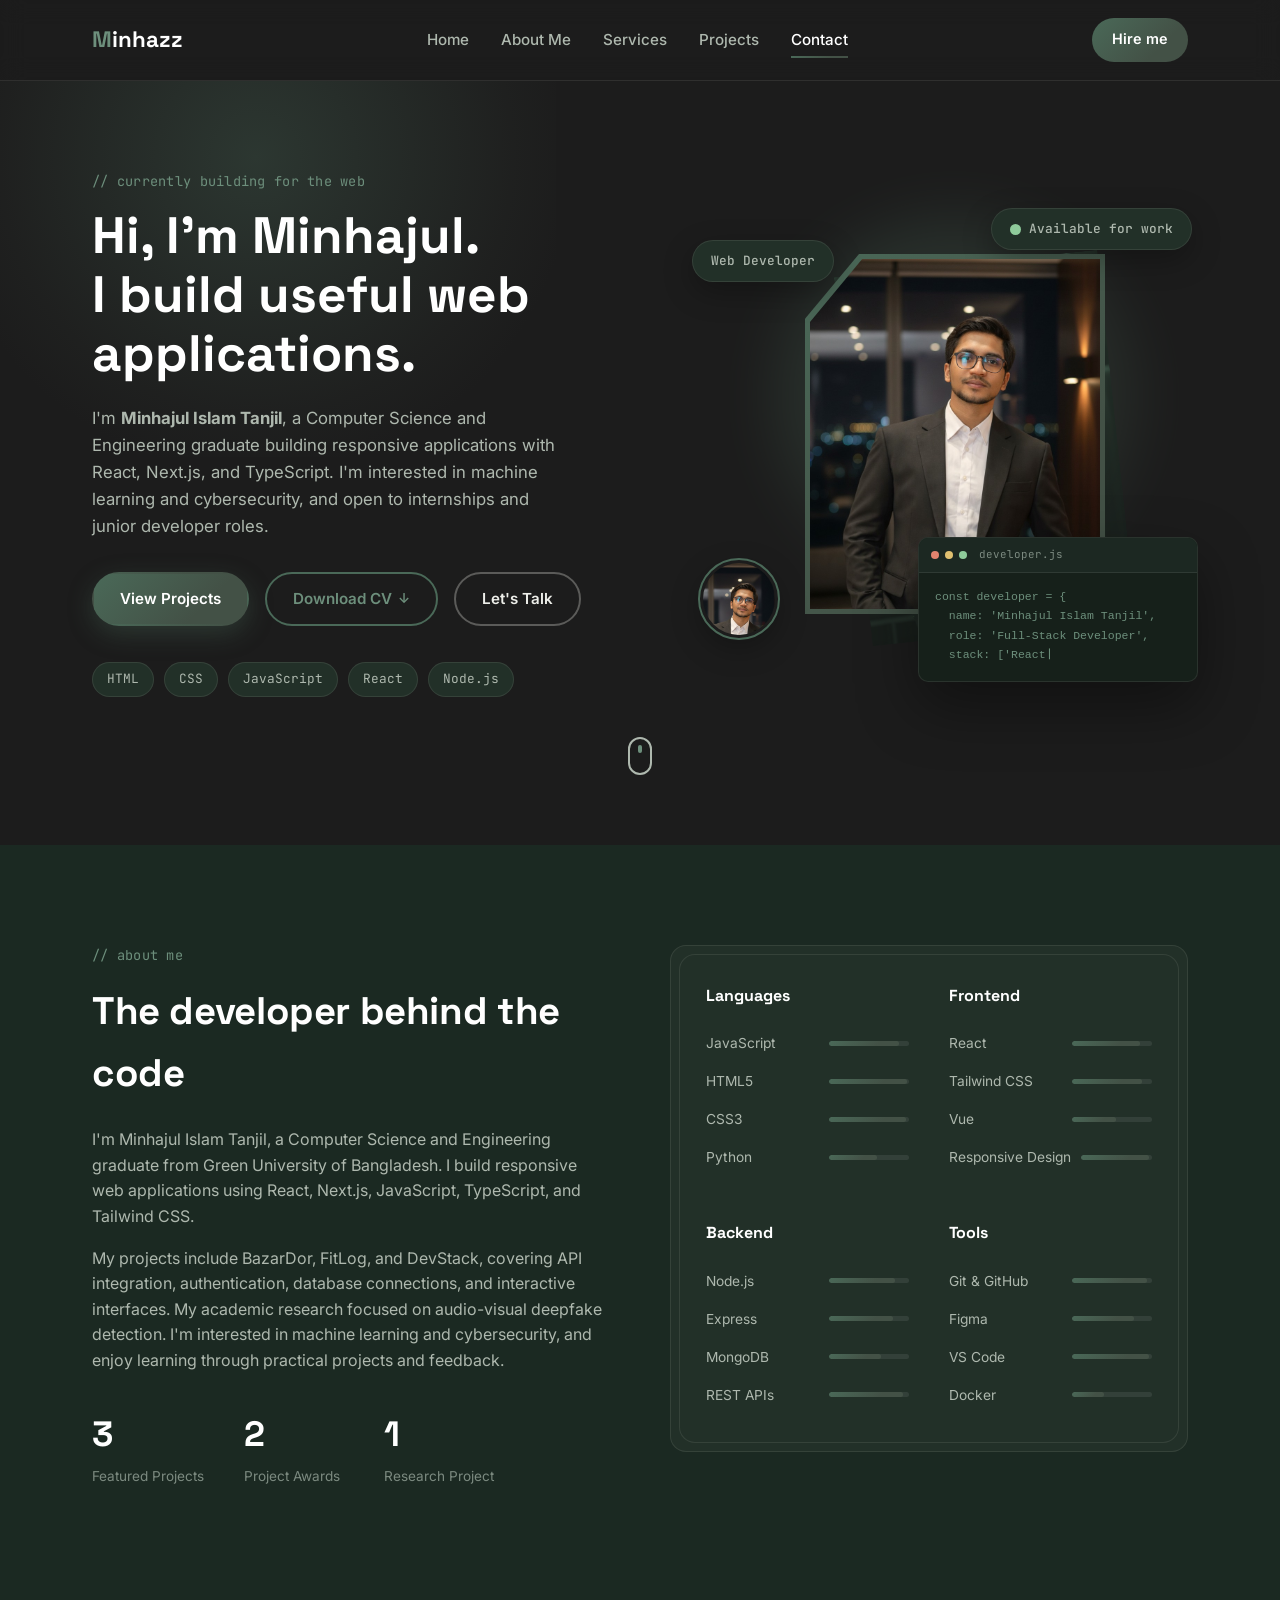
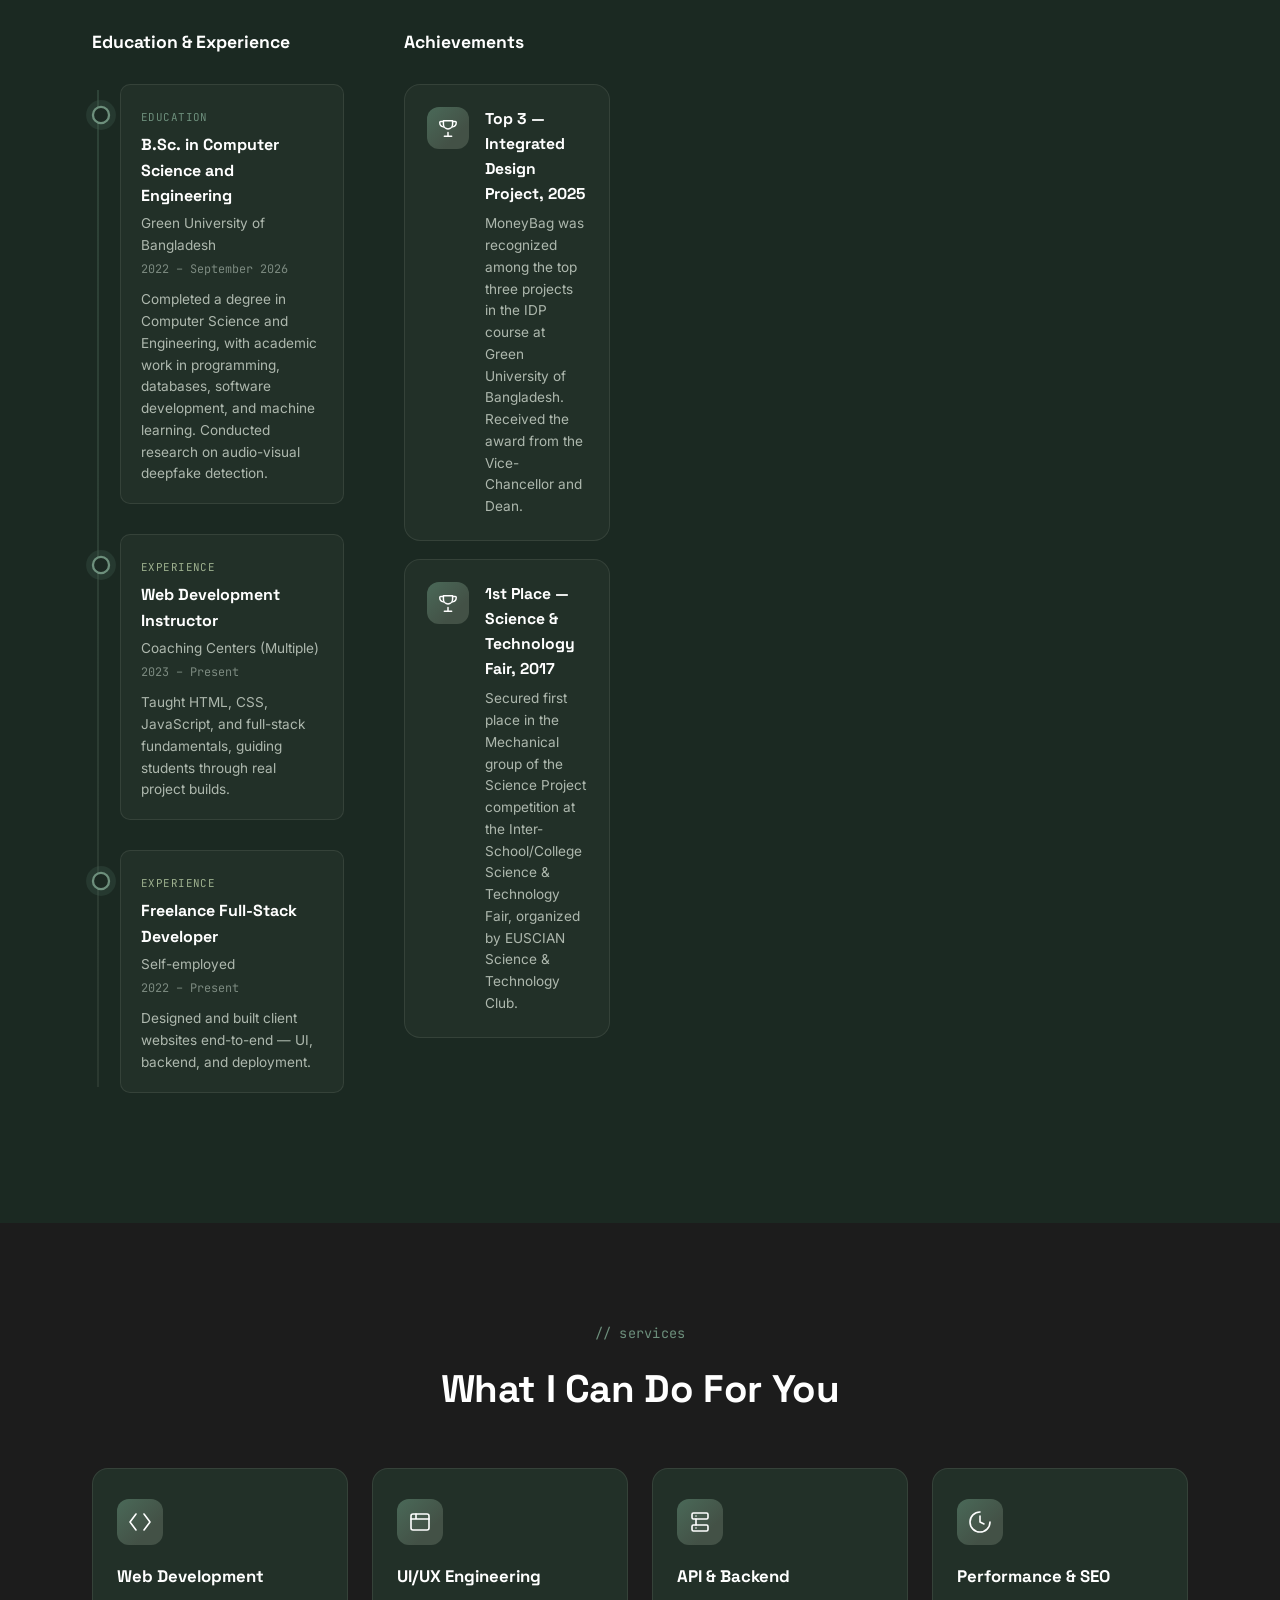
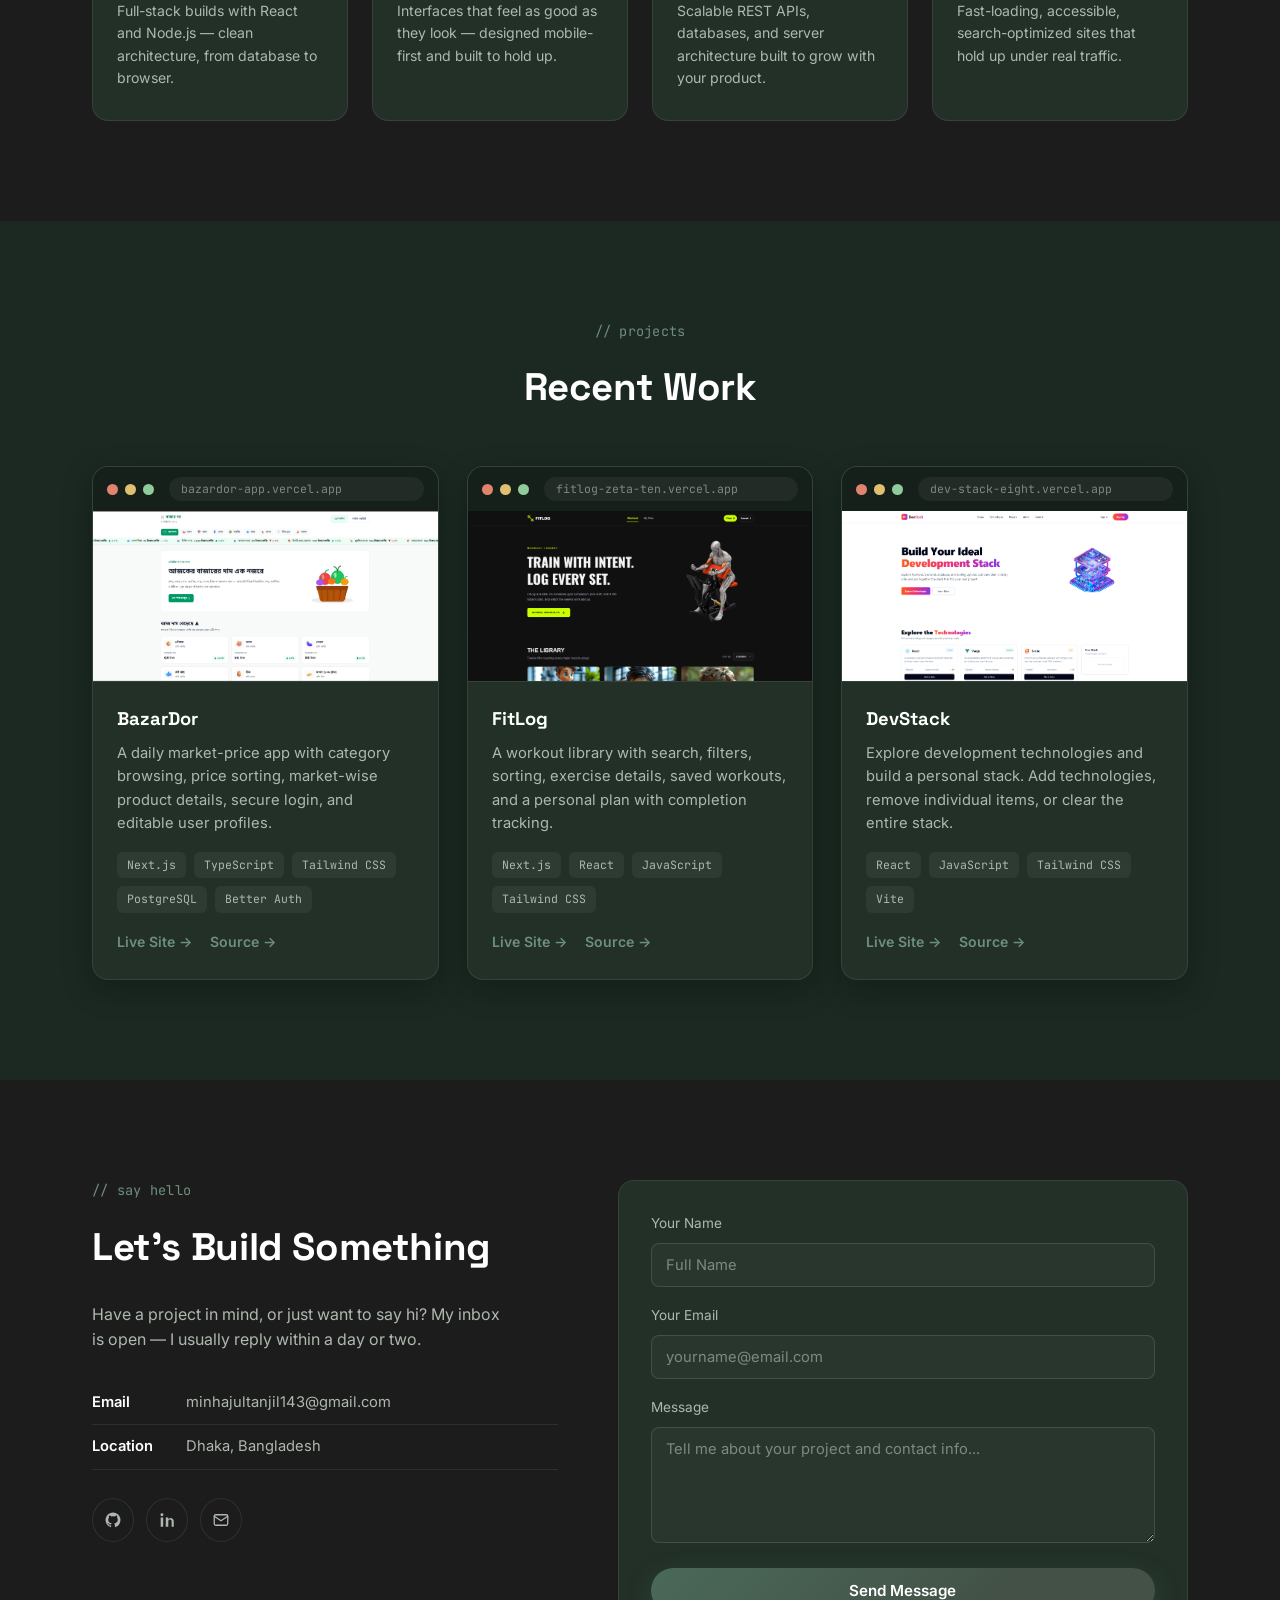
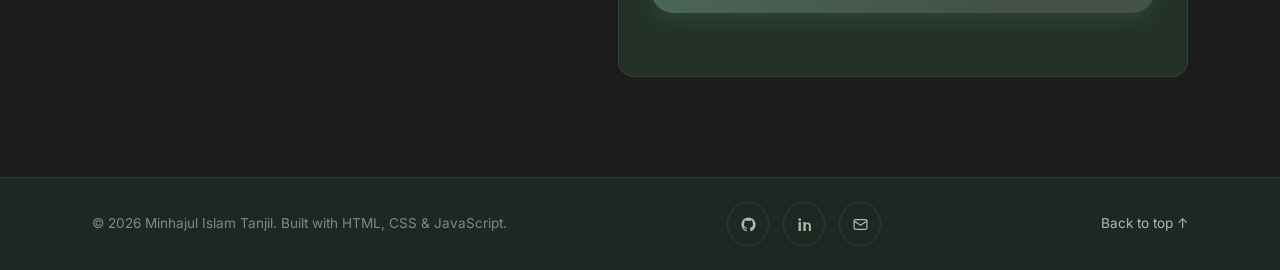
==== index.html @ 01359e08 "Improve mobile and tablet layouts and navigation" ====
<!DOCTYPE html>
<html lang="en">
<head>
<meta charset="UTF-8">
<meta name="viewport" content="width=device-width, initial-scale=1.0">
<title>Minhajul Islam Tanjil | Full Stack Developer</title>
<meta
  name="description"
  content="Minhajul Islam Tanjil — CSE graduate building responsive web applications with React, Next.js, and TypeScript. Explore my projects, skills, and achievements."
/>
<link rel="preconnect" href="https://fonts.googleapis.com">
<link rel="preconnect" href="https://fonts.gstatic.com" crossorigin>
<link href="https://fonts.googleapis.com/css2?family=Space+Grotesk:wght@400;500;600;700&family=Inter:wght@400;500;600;700&family=JetBrains+Mono:wght@400;500;600&display=swap" rel="stylesheet">
<link rel="stylesheet" href="style.css">
</head>
<body>

<!-- SCROLL PROGRESS -->
<div class="scroll-progress" id="scrollProgress"></div>

<!-- NAVBAR -->
<header class="navbar" id="navbar">
  <div class="nav-inner">
    <a href="#top" class="logo">
      <span class="logo-m">M</span><span class="logo-rest">inhazz</span>
    </a>

    <nav class="nav-links" id="navLinks">
      <a href="#top" class="nav-link active" data-section="top">Home</a>
      <a href="#about" class="nav-link" data-section="about">About Me</a>
      <a href="#services" class="nav-link" data-section="services">Services</a>
      <a href="#projects" class="nav-link" data-section="projects">Projects</a>
      <a href="#contact" class="nav-link" data-section="contact">Contact</a>
    </nav>

    <div class="nav-actions">
      <a href="#contact" class="btn-hire">Hire me</a>
      <button type="button" class="nav-toggle" id="navToggle" aria-label="Toggle menu" aria-controls="navLinks" aria-expanded="false">
        <span></span><span></span><span></span>
      </button>
    </div>
  </div>
</header>

<main id="top">

  <!-- HERO -->
  <section class="hero">
    <div class="hero-glow" id="heroGlow"></div>
    <div class="hero-inner">
      <div class="hero-text reveal">
        <p class="eyebrow">// currently building for the web</p>
        <h1>Hi, I'm Minhajul.<br>I build useful web applications.</h1>
        <p class="hero-sub">
  I'm <strong>Minhajul Islam Tanjil</strong>, a Computer Science and
  Engineering graduate building responsive applications with React,
  Next.js, and TypeScript. I'm interested in machine learning and
  cybersecurity, and open to internships and junior developer roles.
</p>
        <div class="hero-cta">
          <a href="#projects" class="btn btn-primary magnetic">View Projects</a>
          <a href="assets/Minhajul-Islam-Tanjil-WebDev-CV.pdf" download="Minhajul-Islam-Tanjil-WebDev-CV.pdf" class="btn btn-secondary magnetic" id="downloadCv">Download CV <span class="download-icon">↓</span></a>
          <a href="#contact" class="btn btn-outline magnetic">Let's Talk</a>
        </div>
        <ul class="tech-row">
          <li>HTML</li><li>CSS</li><li>JavaScript</li><li>React</li><li>Node.js</li>
        </ul>
      </div>

      <div class="hero-visual reveal">
        <div class="blob"></div>

        <!-- Duotone echo layer: a stylized ghost of the same photo, offset behind the main cutout -->
        <img src="profile-duotone.png" alt="" class="photo-ghost" aria-hidden="true">

        <!-- Main photo, angular clipped cutout with a gradient border and mouse-tilt -->
        <div class="photo-clip-outer" id="photoTilt">
          <img src="profile.png" alt="Photo of Minhazz" class="photo-img">
        </div>

        <!-- Small circular bust chip, layered accent -->
        <img src="profile-bust.png" alt="" class="photo-chip" aria-hidden="true">

        <div class="floating-badge badge-top">
          <span class="dot dot-green"></span> Available for work
        </div>
        <div class="floating-badge badge-left">
          Web Developer
        </div>

        <!-- Signature element: animated code terminal -->
        <div class="terminal" aria-hidden="true">
          <div class="terminal-bar">
            <span class="dot dot-red"></span><span class="dot dot-yellow"></span><span class="dot dot-green"></span>
            <span class="terminal-title">developer.js</span>
          </div>
          <pre class="terminal-body"><code id="typewriter"></code><span class="cursor">|</span></pre>
        </div>
      </div>
    </div>

    <a href="#about" class="scroll-cue" aria-label="Scroll to About section">
      <span class="scroll-cue-mouse"><span class="scroll-cue-dot"></span></span>
    </a>
  </section>

  <!-- ABOUT -->
  <section class="about" id="about">
    <div class="section-inner">
      <div class="about-grid">

        <div class="about-copy reveal">
          <p class="eyebrow">// about me</p>
          <h2 class="section-title">The developer behind the code</h2>
          <p class="about-text">
  I'm Minhajul Islam Tanjil, a Computer Science and Engineering
  graduate from Green University of Bangladesh. I build responsive
  web applications using React, Next.js, JavaScript, TypeScript,
  and Tailwind CSS.
</p>

<p class="about-text">
  My projects include BazarDor, FitLog, and DevStack, covering
  API integration, authentication, database connections, and
  interactive interfaces. My academic research focused on
  audio-visual deepfake detection. I'm interested in machine
  learning and cybersecurity, and enjoy learning through
  practical projects and feedback.
</p>

          <div class="stats-row">
  <div class="stat">
    <span class="stat-number" data-count="3">3</span>
    <p class="stat-label">Featured Projects</p>
  </div>

  <div class="stat">
    <span class="stat-number" data-count="2">2</span>
    <p class="stat-label">Project Awards</p>
  </div>

  <div class="stat">
    <span class="stat-number" data-count="1">1</span>
    <p class="stat-label">Research Project</p>
  </div>
</div>

                </div>

        <div class="skills-panel reveal">
        <div class="skills-panel reveal">
          <div class="skills-grid">
            <div class="skill-group">
              <h3>Languages</h3>
              <ul class="skill-list">
                <li><span>JavaScript</span><span class="bar"><i style="--v:88%"></i></span></li>
                <li><span>HTML5</span><span class="bar"><i style="--v:98%"></i></span></li>
                <li><span>CSS3</span><span class="bar"><i style="--v:96%"></i></span></li>
                <li><span>Python</span><span class="bar"><i style="--v:60%"></i></span></li>
              </ul>
            </div>
            <div class="skill-group">
              <h3>Frontend</h3>
              <ul class="skill-list">
                <li><span>React</span><span class="bar"><i style="--v:85%"></i></span></li>
                <li><span>Tailwind CSS</span><span class="bar"><i style="--v:88%"></i></span></li>
                <li><span>Vue</span><span class="bar"><i style="--v:55%"></i></span></li>
                <li><span>Responsive Design</span><span class="bar"><i style="--v:96%"></i></span></li>
              </ul>
            </div>
            <div class="skill-group">
              <h3>Backend</h3>
              <ul class="skill-list">
                <li><span>Node.js</span><span class="bar"><i style="--v:82%"></i></span></li>
                <li><span>Express</span><span class="bar"><i style="--v:80%"></i></span></li>
                <li><span>MongoDB</span><span class="bar"><i style="--v:65%"></i></span></li>
                <li><span>REST APIs</span><span class="bar"><i style="--v:92%"></i></span></li>
              </ul>
            </div>
            <div class="skill-group">
              <h3>Tools</h3>
              <ul class="skill-list">
                <li><span>Git &amp; GitHub</span><span class="bar"><i style="--v:94%"></i></span></li>
                <li><span>Figma</span><span class="bar"><i style="--v:78%"></i></span></li>
                <li><span>VS Code</span><span class="bar"><i style="--v:96%"></i></span></li>
                <li><span>Docker</span><span class="bar"><i style="--v:40%"></i></span></li>
              </ul>
            </div>
          </div>
        </div>

      </div>

      <div class="journey-grid reveal">
        <div class="timeline-col">
          <h3 class="journey-heading">Education &amp; Experience</h3>
          <div class="timeline" id="timelineTrack"><!-- rendered from EDUCATION + EXPERIENCE in script.js --></div>
        </div>
        <div class="achievements-col">
          <h3 class="journey-heading">Achievements</h3>
          <div class="achievements-grid" id="achievementsGrid"><!-- rendered from ACHIEVEMENTS in script.js --></div>
        </div>
      </div>
    </div>
  </section>

  <!-- SERVICES -->
  <section class="services" id="services">
    <div class="section-inner">
      <p class="eyebrow center">// services</p>
      <h2 class="section-title center">What I Can Do For You</h2>

      <div class="services-grid">

        <div class="service-card reveal">
          <div class="service-icon">
            <svg viewBox="0 0 24 24" fill="none" stroke="currentColor" stroke-width="1.6"><path d="M8 4 2 12l6 8M16 4l6 8-6 8" stroke-linecap="round" stroke-linejoin="round"/></svg>
          </div>
          <h3>Web Development</h3>
          <p>Full-stack builds with React and Node.js — clean architecture, from database to browser.</p>
        </div>

        <div class="service-card reveal">
          <div class="service-icon">
            <svg viewBox="0 0 24 24" fill="none" stroke="currentColor" stroke-width="1.6"><rect x="3" y="4" width="18" height="16" rx="2"/><path d="M3 9h18M8 4v5" stroke-linecap="round"/></svg>
          </div>
          <h3>UI/UX Engineering</h3>
          <p>Interfaces that feel as good as they look — designed mobile-first and built to hold up.</p>
        </div>

        <div class="service-card reveal">
          <div class="service-icon">
            <svg viewBox="0 0 24 24" fill="none" stroke="currentColor" stroke-width="1.6"><rect x="4" y="3" width="16" height="6" rx="1.4"/><rect x="4" y="15" width="16" height="6" rx="1.4"/><path d="M8 9v6M8 6h.01M8 18h.01" stroke-linecap="round"/></svg>
          </div>
          <h3>API &amp; Backend</h3>
          <p>Scalable REST APIs, databases, and server architecture built to grow with your product.</p>
        </div>

        <div class="service-card reveal">
          <div class="service-icon">
            <svg viewBox="0 0 24 24" fill="none" stroke="currentColor" stroke-width="1.6"><path d="M12 2a10 10 0 1 0 10 10" stroke-linecap="round"/><path d="M12 6v6l4 2" stroke-linecap="round" stroke-linejoin="round"/></svg>
          </div>
          <h3>Performance &amp; SEO</h3>
          <p>Fast-loading, accessible, search-optimized sites that hold up under real traffic.</p>
        </div>

      </div>
    </div>
  </section>

  <!-- PROJECTS -->
  <section class="projects" id="projects">
    <div class="section-inner">
      <p class="eyebrow center">// projects</p>
      <h2 class="section-title center">Recent Work</h2>
      <div class="projects-grid" id="projectsGrid"><!-- rendered from PROJECTS in script.js --></div>
    </div>
  </section>

  <!-- BLOG -->
  <section id="blog" class="section" style="display: none;">
    <div class="section-inner">
      <p class="eyebrow center">// blog</p>
      <h2 class="section-title center">Notes &amp; Writing</h2>
      <div class="blog-grid" id="blogGrid"><!-- rendered from BLOG_POSTS in script.js --></div>
    </div>
  </section>

  <!-- TESTIMONIALS -->
  <section id="testimonials" class="section" style="display: none;">
    <div class="section-inner">
      <p class="eyebrow center">// testimonials</p>
      <h2 class="section-title center">What Clients Say</h2>
      <div class="testimonials-grid" id="testimonialsGrid"><!-- rendered from TESTIMONIALS in script.js --></div>
    </div>
  </section>

  <!-- CONTACT -->
  <section class="contact" id="contact">
    <div class="section-inner contact-inner">
      <div class="contact-left reveal">
        <p class="eyebrow">// say hello</p>
        <h2 class="section-title">Let's Build Something</h2>
        <p class="contact-copy">
          Have a project in mind, or just want to say hi? My inbox is open —
          I usually reply within a day or two.
        </p>
        <ul class="contact-details">
          <li><strong>Email</strong> <a href="mailto:minhajultanjil143@gmail.com" data-social="email">minhajultanjil143@gmail.com</a></li>
          <li><strong>Location</strong> Dhaka, Bangladesh</li>
        </ul>

        <div class="social-row" id="socialRow"><!-- rendered from SOCIAL_LINKS in script.js --></div>
      </div>

      <form class="contact-form reveal" id="contactForm" action="https://formspree.io/f/mnjkrgyo" method="POST">
        <div class="form-row">
          <label for="name">Your Name</label>
          <input type="text" id="name" name="name" placeholder="Full Name" required>
        </div>
        <div class="form-row">
          <label for="email">Your Email</label>
          <input type="email" id="email" name="email" placeholder="yourname@email.com" required>
        </div>
        <div class="form-row">
          <label for="message">Message</label>
          <textarea id="message" name="message" rows="5" placeholder="Tell me about your project and contact info..." required></textarea>
        </div>
        <button type="submit" class="btn btn-primary form-submit">Send Message</button>
        <p class="form-status" id="formStatus"></p>
      </form>
    </div>
  </section>

</main>

<footer class="footer">
  <div class="section-inner footer-inner">
    <p>© <span id="year"></span> Minhajul Islam Tanjil. Built with HTML, CSS &amp; JavaScript.</p>
    <div class="footer-social" id="footerSocial"><!-- rendered from SOCIAL_LINKS in script.js --></div>
    <a href="#top" class="back-top">Back to top ↑</a>
  </div>
</footer>

<script src="script.js"></script>
</body>
</html>
---- style.css ----
/* ===== Design Tokens ===== */
:root{
  --bg: #1c1c1c;
  --bg-deep: #1b2922;
  --surface: #223028;
  --surface-soft: #26332b;
  --moss: #435146;
  --sage: #4a6958;
  --sage-light: #6d8f7c;
  --text: #EDEEE9;
  --text-soft: #AEB8AE;
  --muted: #7C8A80;
  --line: rgba(237, 238, 233, 0.09);
  --white: #FFFFFF;
  --success: #8FCB9B;
  --danger: #E2836E;

  --grad-primary: linear-gradient(135deg, var(--sage), var(--moss) 70%);
  --grad-ambient: radial-gradient(circle, rgba(74,105,88,0.35), rgba(67,81,70,0.08) 60%, transparent 75%);

  --font-display: 'Space Grotesk', sans-serif;
  --font-body: 'Inter', sans-serif;
  --font-mono: 'JetBrains Mono', monospace;

  --radius: 16px;
  --radius-sm: 10px;
  --shadow: 0 10px 30px rgba(0,0,0,0.28);
  --shadow-lg: 0 24px 60px rgba(0,0,0,0.4);
}

*{ margin:0; padding:0; box-sizing:border-box; }

html{ scroll-behavior:smooth; }

body{
  font-family: var(--font-body);
  color: var(--text);
  background: var(--bg);
  line-height: 1.6;
  -webkit-font-smoothing: antialiased;
}

img{ max-width:100%; display:block; }
a{ text-decoration:none; color:inherit; }
ul{ list-style:none; }
button{ font-family:inherit; cursor:pointer; }

.section-inner{
  max-width: 1160px;
  margin: 0 auto;
  padding: 0 32px;
}

.eyebrow{
  font-family: var(--font-mono);
  font-size: 0.85rem;
  color: var(--sage-light);
  letter-spacing: 0.02em;
  margin-bottom: 14px;
}
.eyebrow.center{ text-align:center; }

.section-title{
  font-family: var(--font-display);
  font-weight: 700;
  font-size: clamp(1.8rem, 3vw, 2.4rem);
  margin-bottom: 24px;
  color: var(--white);
  letter-spacing: -0.01em;
}
.section-title.center{ text-align:center; margin-bottom: 48px; }

/* ===== Scroll progress bar ===== */
.scroll-progress{
  position: fixed;
  top: 0; left: 0;
  height: 3px;
  width: 0%;
  background: var(--grad-primary);
  z-index: 300;
  transition: width 0.1s linear;
}

/* ===== Reveal on scroll ===== */
.reveal{
  opacity: 0;
  transform: translateY(24px);
  transition: opacity 0.7s ease, transform 0.7s ease;
}
.reveal.is-visible{
  opacity: 1;
  transform: translateY(0);
}
@media (prefers-reduced-motion: reduce){
  .reveal{ opacity:1; transform:none; transition:none; }
  *{ animation-duration: 0.001ms !important; animation-iteration-count: 1 !important; transition-duration: 0.001ms !important; }
}

/* ===== Buttons ===== */
.btn{
  display:inline-flex;
  align-items:center;
  justify-content:center;
  padding: 13px 26px;
  border-radius: 999px;
  font-weight: 600;
  font-size: 0.95rem;
  transition: transform 0.2s ease, box-shadow 0.2s ease, background 0.2s ease, border-color 0.2s ease;
  border: 2px solid transparent;
  will-change: transform;
}
.btn-primary{
  background: var(--grad-primary);
  color: var(--white);
  box-shadow: 0 8px 24px rgba(74,105,88,0.35);
}
.btn-primary:hover{
  box-shadow: 0 12px 32px rgba(74,105,88,0.5);
  transform: translateY(-2px);
}
.btn-outline{
  border-color: rgba(237,238,233,0.3);
  color: var(--text);
}
.btn-outline:hover{
  background: var(--text);
  color: var(--bg);
  transform: translateY(-2px);
}

/* ===== Navbar ===== */
.navbar{
  position: sticky;
  top: 0;
  z-index: 200;
  background: rgba(28, 28, 28, 0.75);
  backdrop-filter: blur(12px);
  border-bottom: 1px solid var(--line);
  transition: padding 0.25s ease, background 0.25s ease;
}
.navbar.scrolled{
  background: rgba(20, 20, 20, 0.92);
}
.nav-inner{
  max-width: 1160px;
  margin: 0 auto;
  padding: 18px 32px;
  display:flex;
  align-items:center;
  justify-content:space-between;
  transition: padding 0.25s ease;
}
.navbar.scrolled .nav-inner{ padding: 12px 32px; }

.logo{
  font-family: var(--font-display);
  font-weight: 700;
  font-size: 1.4rem;
}
.logo-m{ color: var(--sage-light); }
.logo-rest{ color: var(--white); }

.nav-links{
  display:flex;
  gap: 32px;
}
.nav-links a{
  font-weight: 500;
  font-size: 0.95rem;
  color: var(--text-soft);
  position: relative;
  transition: color 0.2s ease;
}
.nav-links a:hover{ color: var(--white); }
.nav-links a::after{
  content:'';
  position:absolute;
  left:0; bottom:-6px;
  width:0; height:2px;
  background: var(--grad-primary);
  transition: width 0.2s ease;
}
.nav-links a:hover::after,
.nav-links a.active::after{ width:100%; }
.nav-links a.active{ color: var(--white); }

.btn-secondary{
  background: transparent;
  border-color: var(--sage);
  color: var(--sage-light);
}
.btn-secondary:hover{
  background: var(--sage);
  color: var(--white);
  transform: translateY(-2px);
  box-shadow: var(--shadow);
}
.download-icon{
  margin-left: 6px;
  font-size: 0.9em;
  display: inline-block;
  transition: transform 0.2s ease;
}
.btn-secondary:hover .download-icon{
  transform: translateY(2px);
}

.nav-actions{
  display:flex;
  align-items:center;
  gap: 18px;
}
.btn-hire{
  background: var(--grad-primary);
  padding: 9px 20px;
  border-radius: 999px;
  font-weight: 600;
  font-size: 0.9rem;
  color: var(--white);
  transition: all 0.2s ease;
}
.btn-hire:hover{
  filter: brightness(1.1);
  transform: translateY(-1px);
}

.nav-toggle{
  display:none;
  flex-direction:column;
  gap:5px;
  background:none;
  border:none;
  padding:6px;
}
.nav-toggle span{
  width: 24px;
  height: 2px;
  background: var(--text);
  border-radius: 2px;
  transition: transform 0.25s ease, opacity 0.25s ease;
}
.nav-toggle.open span:nth-child(1){ transform: translateY(7px) rotate(45deg); }
.nav-toggle.open span:nth-child(2){ opacity:0; }
.nav-toggle.open span:nth-child(3){ transform: translateY(-7px) rotate(-45deg); }

/* ===== Hero ===== */
.hero{
  position: relative;
  background: var(--bg);
  padding: 90px 0 70px;
  overflow: hidden;
}
.hero-glow{
  position: absolute;
  inset: 0;
  background: var(--grad-ambient);
  width: 600px; height: 600px;
  left: var(--mx, 20%);
  top: var(--my, 10%);
  transform: translate(-50%, -50%);
  pointer-events: none;
  transition: left 0.6s ease, top 0.6s ease;
  z-index: 0;
}
.hero-inner{
  position: relative;
  z-index: 1;
  max-width: 1160px;
  margin: 0 auto;
  padding: 0 32px;
  display:grid;
  grid-template-columns: 1.1fr 0.9fr;
  gap: 60px;
  align-items:center;
}
.hero h1{
  font-family: var(--font-display);
  font-weight: 700;
  font-size: clamp(2.2rem, 4vw, 3.2rem);
  line-height: 1.15;
  margin-bottom: 22px;
  color: var(--white);
}
.hero-sub{
  color: var(--text-soft);
  font-size: 1.05rem;
  max-width: 480px;
  margin-bottom: 32px;
}
.hero-cta{
  display:flex;
  gap: 16px;
  margin-bottom: 36px;
  flex-wrap: wrap;
}
.tech-row{
  display:flex;
  gap: 10px;
  flex-wrap: wrap;
}
.tech-row li{
  font-family: var(--font-mono);
  font-size: 0.8rem;
  background: var(--surface);
  border: 1px solid var(--line);
  padding: 6px 14px;
  border-radius: 999px;
  color: var(--text-soft);
}

/* Hero photo */
.hero-visual{
  position:relative;
  display:flex;
  align-items:center;
  justify-content:center;
  min-height: 460px;
}
.blob{
  position:absolute;
  width: 360px; height: 360px;
  background: linear-gradient(135deg, var(--sage), var(--moss));
  opacity: 0.28;
  border-radius: 50%;
  top: 42%; left: 50%;
  transform: translate(-50%, -50%);
  z-index: 0;
  filter: blur(30px);
  animation: blob-pulse 6s ease-in-out infinite;
}
@keyframes blob-pulse{
  0%, 100%{ transform: translate(-50%, -50%) scale(1); }
  50%{ transform: translate(-50%, -50%) scale(1.08); }
}
/* Duotone echo layer sitting behind the main cutout */
.photo-ghost{
  position: absolute;
  z-index: 0;
  width: 250px;
  height: 350px;
  object-fit: cover;
  object-position: center 12%;
  clip-path: polygon(0% 0%, 100% 0%, 100% 88%, 88% 100%, 0% 100%);
  opacity: 0.55;
  filter: saturate(1.1);
  top: 50%; left: 50%;
  transform: translate(-38%, -46%) rotate(-6deg) scale(1.06);
  animation: ghost-drift 7s ease-in-out infinite;
}
@keyframes ghost-drift{
  0%, 100%{ transform: translate(-38%, -46%) rotate(-6deg) scale(1.06); }
  50%{ transform: translate(-36%, -44%) rotate(-4deg) scale(1.09); }
}

/* Main photo: angular cutout, gradient border, mouse-tilt */
.photo-clip-outer{
  position: relative;
  z-index: 1;
  width: 300px;
  height: 360px;
  padding: 5px;
  background: var(--grad-primary);
  clip-path: polygon(18% 0%, 100% 0%, 100% 82%, 82% 100%, 0% 100%, 0% 18%);
  box-shadow: var(--shadow-lg);
  transform-style: preserve-3d;
  transition: transform 0.15s ease-out;
  will-change: transform;
}
.photo-img{
  width: 100%;
  height: 100%;
  object-fit: cover;
  object-position: center 15%;
  display:block;
  clip-path: polygon(18% 0%, 100% 0%, 100% 82%, 82% 100%, 0% 100%, 0% 18%);
}

/* Small circular bust chip layered accent */
.photo-chip{
  position: absolute;
  z-index: 2;
  width: 78px;
  height: 78px;
  object-fit: cover;
  object-position: center 12%;
  border-radius: 50%;
  border: 3px solid var(--bg);
  outline: 2px solid var(--sage);
  box-shadow: var(--shadow);
  bottom: 26px;
  left: -22px;
  animation: float 4.5s ease-in-out infinite;
  animation-delay: 0.4s;
  transition: transform 0.3s ease;
}
.hero-visual:hover .photo-chip{
  transform: scale(1.08) rotate(-4deg);
}
.dot{
  width: 11px; height: 11px;
  border-radius: 50%;
  display:inline-block;
}
.dot-red{ background:#E2836E; }
.dot-yellow{ background:#E0C070; }
.dot-green{ background:#8FCB9B; }

.floating-badge{
  position:absolute;
  z-index: 2;
  background: var(--surface);
  border: 1px solid var(--line);
  border-radius: 999px;
  padding: 10px 18px;
  font-family: var(--font-mono);
  font-size: 0.8rem;
  font-weight: 500;
  color: var(--text-soft);
  box-shadow: var(--shadow);
  display:flex;
  align-items:center;
  gap: 8px;
  animation: float 4s ease-in-out infinite;
}
@keyframes float{
  0%, 100%{ transform: translateY(0); }
  50%{ transform: translateY(-6px); }
}
.badge-top{
  top: 4px;
  right: -4px;
  animation-delay: 0.2s;
}
.badge-left{
  top: 36px;
  left: -30px;
  animation-delay: 1s;
}

/* Signature: animated terminal */
.terminal{
  position: absolute;
  z-index: 3;
  bottom: -18px;
  right: -10px;
  width: 280px;
  background: #16201a;
  border: 1px solid var(--line);
  border-radius: var(--radius-sm);
  box-shadow: var(--shadow-lg);
  overflow: hidden;
  animation: float 5s ease-in-out infinite;
  animation-delay: 0.5s;
}
.terminal-bar{
  display:flex;
  align-items:center;
  gap: 6px;
  padding: 8px 12px;
  background: #1c2822;
  border-bottom: 1px solid var(--line);
}
.terminal-bar .dot{ width: 8px; height: 8px; }
.terminal-title{
  font-family: var(--font-mono);
  font-size: 0.68rem;
  color: var(--muted);
  margin-left: 6px;
}
.terminal-body{
  padding: 14px 16px;
  font-family: var(--font-mono);
  font-size: 0.72rem;
  line-height: 1.6;
  color: var(--sage-light);
  min-height: 108px;
  white-space: pre-wrap;
  word-break: break-word;
}
.cursor{
  color: var(--sage-light);
  animation: blink 1s step-end infinite;
}
@keyframes blink{ 50%{ opacity:0; } }

@media (max-width: 500px){
  .photo-clip-outer{ width: 240px; height: 290px; }
  .photo-ghost{ width: 200px; height: 280px; }
  .photo-chip{ width: 60px; height: 60px; left: -12px; bottom: 14px; }
  .badge-left{ left: 4px; top: 10px; }
  .badge-top{ right: 0; }
  .terminal{ width: 230px; right: -6px; }
}

/* Scroll cue */
.scroll-cue{
  position: relative;
  z-index: 1;
  display: flex;
  justify-content: center;
  margin-top: 40px;
}
.scroll-cue-mouse{
  width: 24px; height: 38px;
  border: 2px solid var(--text-soft);
  border-radius: 14px;
  display: flex;
  justify-content: center;
  padding-top: 6px;
}
.scroll-cue-dot{
  width: 4px; height: 8px;
  background: var(--sage-light);
  border-radius: 2px;
  animation: scroll-cue 1.6s ease infinite;
}
@keyframes scroll-cue{
  0%{ opacity: 1; transform: translateY(0); }
  70%{ opacity: 0; transform: translateY(10px); }
  100%{ opacity: 0; transform: translateY(0); }
}

/* ===== About ===== */
.about{ padding: 100px 0; background: var(--bg-deep); }
.about-grid{
  display: grid;
  grid-template-columns: 1fr 1fr;
  gap: 60px;
  align-items: start;
}
.about-text{
  color: var(--text-soft);
  margin-bottom: 16px;
  max-width: 520px;
}
.stats-row{
  display: flex;
  gap: 40px;
  margin-top: 32px;
  flex-wrap: wrap;
}
.stat{ min-width: 100px; }
.stat-number, .stat-suffix{
  font-family: var(--font-display);
  font-weight: 700;
  font-size: 2.2rem;
  color: var(--white);
}
.stat-suffix{ color: var(--sage-light); }
.stat-label{
  font-size: 0.85rem;
  color: var(--muted);
  margin-top: 4px;
}

.skills-panel{
  background: var(--surface);
  border: 1px solid var(--line);
  border-radius: var(--radius);
  padding: 8px;
}
.skills-grid{
  display:grid;
  grid-template-columns: repeat(2, 1fr);
  gap: 4px;
}
.skill-group{
  padding: 20px 18px;
}
.skill-group h3{
  font-family: var(--font-display);
  font-size: 1rem;
  margin-bottom: 16px;
  color: var(--white);
}
.skill-list li{
  display:flex;
  justify-content:space-between;
  align-items:center;
  padding: 8px 0;
  font-size: 0.86rem;
  gap: 10px;
}
.skill-list li span:first-child{ color: var(--text-soft); flex-shrink: 0; }
.bar{
  flex: 1;
  max-width: 80px;
  height: 5px;
  background: rgba(255,255,255,0.08);
  border-radius: 999px;
  overflow: hidden;
  display: block;
}
.bar i{
  display: block;
  height: 100%;
  width: 0;
  background: var(--grad-primary);
  border-radius: 999px;
  transition: width 1.2s cubic-bezier(.16,1,.3,1);
}
.bar.filled i{ width: var(--v); }

/* ===== Journey: Education, Experience, Achievements ===== */
.journey-grid{
  margin-top: 80px;
  display: grid;
  grid-template-columns: 1.1fr 0.9fr;
  gap: 60px;
}
.journey-heading{
  font-family: var(--font-display);
  font-size: 1.1rem;
  color: var(--white);
  margin-bottom: 28px;
}

.timeline{
  position: relative;
  padding-left: 28px;
}
.timeline::before{
  content: '';
  position: absolute;
  left: 5px; top: 6px; bottom: 6px;
  width: 2px;
  background: linear-gradient(var(--sage), var(--moss));
  opacity: 0.4;
}
.timeline-item{
  position: relative;
  margin-bottom: 30px;
  padding: 18px 20px;
  background: var(--surface);
  border: 1px solid var(--line);
  border-radius: var(--radius-sm);
  transition: transform 0.25s ease, border-color 0.25s ease, background 0.25s ease;
}
.timeline-item:hover{
  transform: translateX(6px);
  border-color: var(--sage);
  background: var(--surface-soft);
}
.timeline-item::before{
  content: '';
  position: absolute;
  left: -28px; top: 22px;
  width: 12px; height: 12px;
  border-radius: 50%;
  background: var(--bg-deep);
  border: 2px solid var(--sage-light);
  transition: transform 0.3s ease, box-shadow 0.3s ease;
}
.timeline-item.in-view::before{
  transform: scale(1.15);
  box-shadow: 0 0 0 5px rgba(74,105,88,0.25);
}
.timeline-type{
  font-family: var(--font-mono);
  font-size: 0.68rem;
  letter-spacing: 0.04em;
  text-transform: uppercase;
  color: var(--sage-light);
  margin-bottom: 6px;
  display: inline-block;
}
.timeline-item.type-experience .timeline-type{ color: #9db08e; }
.timeline-item h4{
  font-family: var(--font-display);
  font-size: 1rem;
  color: var(--white);
  margin-bottom: 4px;
}
.timeline-org{
  font-size: 0.85rem;
  color: var(--text-soft);
  margin-bottom: 4px;
}
.timeline-period{
  font-family: var(--font-mono);
  font-size: 0.74rem;
  color: var(--muted);
  margin-bottom: 10px;
  display: block;
}
.timeline-detail{
  font-size: 0.85rem;
  color: var(--text-soft);
}

.achievements-grid{
  display: grid;
  grid-template-columns: 1fr;
  gap: 18px;
}
.achievement-card{
  position: relative;
  background: var(--surface);
  border: 1px solid var(--line);
  border-radius: var(--radius);
  padding: 22px 22px;
  display: flex;
  gap: 16px;
  align-items: flex-start;
  transform-style: preserve-3d;
  transition: transform 0.2s ease-out, border-color 0.25s ease, box-shadow 0.25s ease;
  will-change: transform;
}
.achievement-card:hover{
  border-color: var(--sage);
  box-shadow: var(--shadow);
}
.achievement-icon{
  flex-shrink: 0;
  width: 42px; height: 42px;
  border-radius: 12px;
  background: var(--grad-primary);
  display: flex;
  align-items: center;
  justify-content: center;
  color: var(--white);
}
.achievement-icon svg{ width: 22px; height: 22px; }
.achievement-card h4{
  font-family: var(--font-display);
  font-size: 0.98rem;
  color: var(--white);
  margin-bottom: 6px;
}
.achievement-card p{
  font-size: 0.85rem;
  color: var(--text-soft);
}

@media (max-width: 980px){
  .journey-grid{ grid-template-columns: 1fr; gap: 48px; }
}

/* ===== Services ===== */
.services{ padding: 100px 0; background: var(--bg); }
.services-grid{
  display: grid;
  grid-template-columns: repeat(4, 1fr);
  gap: 24px;
}
.service-card{
  background: var(--surface);
  border: 1px solid var(--line);
  border-radius: var(--radius);
  padding: 30px 24px;
  transition: transform 0.25s ease, border-color 0.25s ease, background 0.25s ease;
}
.service-card:hover{
  transform: translateY(-6px);
  border-color: var(--sage);
  background: var(--surface-soft);
}
.service-icon{
  width: 46px; height: 46px;
  border-radius: 12px;
  background: var(--grad-primary);
  display: flex;
  align-items: center;
  justify-content: center;
  margin-bottom: 18px;
  color: var(--white);
}
.service-icon svg{ width: 24px; height: 24px; }
.service-card h3{
  font-family: var(--font-display);
  font-size: 1.05rem;
  margin-bottom: 10px;
  color: var(--white);
}
.service-card p{
  font-size: 0.88rem;
  color: var(--text-soft);
}

/* ===== Projects ===== */
.projects{ padding: 100px 0; background: var(--bg-deep); }
.projects-grid{
  display:grid;
  grid-template-columns: repeat(3, 1fr);
  gap: 28px;
}
.project-card{
  background: var(--surface);
  border: 1px solid var(--line);
  border-radius: var(--radius);
  overflow: hidden;
  box-shadow: var(--shadow);
  transition: transform 0.25s ease, box-shadow 0.25s ease;
}
.project-card:hover{
  transform: translateY(-6px);
  box-shadow: var(--shadow-lg);
}
.browser-frame{ border-bottom: 1px solid var(--line); }
.browser-bar{
  display:flex;
  align-items:center;
  gap: 7px;
  padding: 10px 14px;
  background: #16201a;
}
.browser-url{
  font-family: var(--font-mono);
  font-size: 0.72rem;
  color: var(--muted);
  background: rgba(255,255,255,0.05);
  padding: 3px 12px;
  border-radius: 999px;
  margin-left: 8px;
  flex:1;
}
.browser-screen{
  height: 170px;
  display:flex;
  align-items:center;
  justify-content:center;
  background-size: 200% 200%;
  transition: background-position 0.6s ease;
}
.project-card:hover .browser-screen{ background-position: 100% 100%; }
.screen-label{
  font-family: var(--font-display);
  font-weight: 700;
  font-size: 1.3rem;
  color: rgba(255,255,255,0.92);
  letter-spacing: 0.02em;
}

.project-info{ padding: 22px 24px 26px; }
.project-info h3{
  font-family: var(--font-display);
  font-size: 1.15rem;
  margin-bottom: 8px;
  color: var(--white);
}
.project-info p{
  color: var(--text-soft);
  font-size: 0.92rem;
  margin-bottom: 16px;
}
.tag-row{
  display:flex;
  gap:8px;
  flex-wrap:wrap;
  margin-bottom: 18px;
}
.tag-row li{
  font-family: var(--font-mono);
  font-size: 0.72rem;
  background: rgba(255,255,255,0.05);
  padding: 4px 10px;
  border-radius: 6px;
  color: var(--text-soft);
}
.project-links{ display:flex; gap:18px; }
.link-arrow{
  font-weight:600;
  font-size:0.88rem;
  color: var(--sage-light);
  transition: opacity 0.2s ease;
}
.link-arrow:hover{ opacity:0.7; }

/* ===== Blog ===== */
.blog{ padding: 100px 0; background: var(--bg); }
.blog-grid{
  display: grid;
  grid-template-columns: repeat(3, 1fr);
  gap: 28px;
}
.blog-card{
  background: var(--surface);
  border: 1px solid var(--line);
  border-radius: var(--radius);
  padding: 26px;
  transition: transform 0.25s ease, border-color 0.25s ease;
  display: flex;
  flex-direction: column;
}
.blog-card:hover{
  transform: translateY(-6px);
  border-color: var(--sage);
}
.blog-tag{
  font-family: var(--font-mono);
  font-size: 0.7rem;
  color: var(--sage-light);
  margin-bottom: 12px;
}
.blog-card h3{
  font-family: var(--font-display);
  font-size: 1.05rem;
  color: var(--white);
  margin-bottom: 10px;
}
.blog-card p{
  font-size: 0.88rem;
  color: var(--text-soft);
  margin-bottom: 18px;
  flex: 1;
}
.blog-meta{
  display: flex;
  justify-content: space-between;
  align-items: center;
  font-size: 0.78rem;
  color: var(--muted);
}
.blog-meta a{
  color: var(--sage-light);
  font-weight: 600;
}

/* ===== Testimonials ===== */
.testimonials{ padding: 100px 0; background: var(--bg-deep); }
.testimonials-grid{
  display:grid;
  grid-template-columns: repeat(3, 1fr);
  gap: 24px;
}
.testimonial-card{
  background: var(--surface);
  border: 1px solid var(--line);
  border-radius: var(--radius);
  padding: 28px 26px;
  transition: transform 0.25s ease, border-color 0.25s ease;
}
.testimonial-card:hover{
  transform: translateY(-4px);
  border-color: var(--sage);
}
.stars{
  color: var(--sage-light);
  letter-spacing: 2px;
  margin-bottom: 14px;
}
.quote{
  font-size: 0.95rem;
  color: var(--text-soft);
  margin-bottom: 22px;
  min-height: 90px;
}
.testimonial-person{
  display:flex;
  align-items:center;
  gap: 12px;
}
.avatar{
  width: 40px; height:40px;
  border-radius: 50%;
  color: var(--white);
  font-family: var(--font-mono);
  font-weight:600;
  font-size: 0.8rem;
  display:flex;
  align-items:center;
  justify-content:center;
  flex-shrink:0;
  background: var(--grad-primary);
}
.person-name{ font-weight:600; font-size:0.92rem; color: var(--white); }
.person-role{ font-size:0.8rem; color: var(--muted); }

/* ===== Contact ===== */
.contact{ padding: 100px 0; background: var(--bg); }
.contact-inner{
  display:grid;
  grid-template-columns: 0.9fr 1.1fr;
  gap: 60px;
}
.contact-copy{
  color: var(--text-soft);
  margin-bottom: 28px;
  max-width: 420px;
}
.contact-details li{
  padding: 10px 0;
  border-bottom: 1px solid var(--line);
  font-size: 0.92rem;
  color: var(--text-soft);
}
.contact-details strong{
  color: var(--white);
  display:inline-block;
  width: 90px;
  font-weight:600;
}
.contact-details a:hover{ color: var(--sage-light); }

.social-row{
  display: flex;
  gap: 12px;
  margin-top: 28px;
}
.social-icon{
  width: 42px; height: 42px;
  border-radius: 50%;
  border: 1px solid var(--line);
  display: flex;
  align-items: center;
  justify-content: center;
  color: var(--text-soft);
  transition: all 0.2s ease;
}
.social-icon svg{ width: 18px; height: 18px; }
.social-icon:hover{
  background: var(--grad-primary);
  color: var(--white);
  border-color: transparent;
  transform: translateY(-3px);
}

.contact-form{
  background: var(--surface);
  border: 1px solid var(--line);
  padding: 32px;
  border-radius: var(--radius);
}
.form-row{ margin-bottom: 18px; }
.form-row label{
  display:block;
  font-size: 0.85rem;
  margin-bottom: 8px;
  color: var(--text-soft);
}
.form-row input,
.form-row textarea{
  width:100%;
  padding: 12px 14px;
  border-radius: 8px;
  border: 1px solid rgba(255,255,255,0.12);
  background: rgba(255,255,255,0.03);
  color: var(--white);
  font-family: var(--font-body);
  font-size: 0.92rem;
  resize: vertical;
  transition: border-color 0.2s ease;
}
.form-row input::placeholder,
.form-row textarea::placeholder{ color: var(--muted); }
.form-row input:focus,
.form-row textarea:focus{
  outline: none;
  border-color: var(--sage);
}
.form-submit{ width:100%; border:none; }
.form-status{
  margin-top: 14px;
  font-size: 0.88rem;
  color: var(--success);
  min-height: 1.2em;
}

/* ===== Footer ===== */
.footer{
  background: var(--bg-deep);
  border-top: 1px solid var(--line);
  padding: 24px 0;
}
.footer-inner{
  display:flex;
  justify-content:space-between;
  align-items:center;
  flex-wrap:wrap;
  gap: 14px;
}
.footer p{ color: var(--muted); font-size:0.85rem; }
.footer-social{ display: flex; gap: 14px; }
.footer-social a{ color: var(--text-soft); transition: color 0.2s ease; }
.footer-social a:hover{ color: var(--sage-light); }
.footer-social svg{ width: 17px; height: 17px; }
.back-top{ color: var(--text-soft); font-size:0.85rem; }
.back-top:hover{ color: var(--sage-light); }

/* ===== Focus visibility ===== */
a:focus-visible, button:focus-visible, input:focus-visible, textarea:focus-visible{
  outline: 2px solid var(--sage-light);
  outline-offset: 2px;
}

/* ===== Responsive ===== */
@media (max-width: 980px){
  .about-grid{ grid-template-columns: 1fr; }
  .skills-grid{ grid-template-columns: repeat(2, 1fr); }
  .services-grid{ grid-template-columns: repeat(2, 1fr); }
  .projects-grid{ grid-template-columns: repeat(2, 1fr); }
  .blog-grid{ grid-template-columns: repeat(2, 1fr); }
  .testimonials-grid{ grid-template-columns: 1fr; }
  .hero-inner{ grid-template-columns: 1fr; }
  .hero-visual{ order:-1; max-width: 460px; margin: 0 auto 30px; }
  .contact-inner{ grid-template-columns: 1fr; }
}

@media (max-width: 720px){
  .nav-links{
    position:absolute;
    top: 100%; left:0; right:0;
    background: rgba(20,20,20,0.98);
    backdrop-filter: blur(12px);
    flex-direction: column;
    padding: 20px 32px;
    gap: 18px;
    border-bottom: 1px solid var(--line);
    display:none;
  }
  .nav-links.open{ display:flex; }
  .nav-toggle{ display:flex; }
  .btn-hire{ display:none; }
  .services-grid{ grid-template-columns: 1fr; }
  .projects-grid{ grid-template-columns: 1fr; }
  .blog-grid{ grid-template-columns: 1fr; }
  .skills-grid{ grid-template-columns: 1fr; }
  .stats-row{ gap: 28px; }
}

.browser-screen {
  padding: 0;
  overflow: hidden;
}

.project-preview {
  display: block;
  width: 100%;
  height: 100%;
  object-fit: cover;
  object-position: top;
}

/* ===== Responsive improvements ===== */

.hero-inner > *,
.about-grid > *,
.journey-grid > *,
.contact-inner > *,
.projects-grid > * {
  min-width: 0;
}

section[id] {
  scroll-margin-top: 90px;
}

.browser-bar .dot {
  flex-shrink: 0;
}

.browser-url {
  min-width: 0;
  overflow: hidden;
  text-overflow: ellipsis;
  white-space: nowrap;
}

.project-links,
.social-row {
  flex-wrap: wrap;
}

.contact-details li,
.timeline-item h4,
.achievement-card h4 {
  overflow-wrap: anywhere;
}

.btn,
.btn-hire,
.nav-toggle,
.social-icon {
  min-height: 44px;
}

.nav-toggle {
  min-width: 44px;
  align-items: center;
  justify-content: center;
}

/* Tablets and iPads */
@media (max-width: 1100px) {
  .nav-links {
    gap: 18px;
  }

  .nav-actions {
    gap: 12px;
  }

  .hero-inner {
    gap: 36px;
  }

  .services-grid {
    grid-template-columns: repeat(2, minmax(0, 1fr));
  }
}

@media (max-width: 980px) {
  .hero {
    padding: 48px 0 56px;
  }

  .hero-inner {
    grid-template-columns: minmax(0, 1fr);
    gap: 36px;
  }

  .hero-visual {
    width: 100%;
    max-width: 460px;
    min-height: 480px;
    margin: 0 auto;
  }

  .hero-sub {
    max-width: 640px;
  }

  .about-grid,
  .journey-grid,
  .contact-inner {
    grid-template-columns: minmax(0, 1fr);
    gap: 36px;
  }

  .projects-grid {
    grid-template-columns: repeat(2, minmax(0, 1fr));
    gap: 20px;
  }

  .about,
  .services,
  .projects,
  .contact {
    padding: 72px 0;
  }

  .journey-grid {
    margin-top: 56px;
  }
}

/* Mobile navigation, including portrait tablets */
@media (max-width: 900px) {
  .nav-links {
    position: absolute;
    top: 100%;
    left: 0;
    right: 0;
    display: none;
    flex-direction: column;
    gap: 6px;
    padding: 16px 24px;
    max-height: calc(100dvh - 80px);
    overflow-y: auto;
    background: rgba(20, 20, 20, 0.98);
    border-bottom: 1px solid var(--line);
    backdrop-filter: blur(12px);
  }

  .nav-links.open {
    display: flex;
  }

  .nav-links a {
    display: block;
    padding: 12px 0;
  }

  .nav-links a::after {
    bottom: 5px;
  }

  .nav-toggle {
    display: flex;
  }

  .btn-hire {
    display: none;
  }
}

/* Phones */
@media (max-width: 600px) {
  .section-inner,
  .hero-inner {
    padding-left: 20px;
    padding-right: 20px;
  }

  .nav-inner,
  .navbar.scrolled .nav-inner {
    padding: 12px 20px;
  }

  .hero {
    padding: 32px 0 48px;
  }

  .hero-inner {
    gap: 28px;
  }

  .hero h1 {
    font-size: clamp(1.9rem, 7.5vw, 2.5rem);
    line-height: 1.2;
  }

  .hero-sub {
    font-size: 1rem;
  }

  .hero-visual {
    max-width: 360px;
    min-height: 440px;
  }

  .photo-clip-outer {
    width: 240px;
    height: 290px;
  }

  .photo-ghost {
    width: 200px;
    height: 280px;
  }

  .blob {
    width: 280px;
    height: 280px;
  }

  .floating-badge {
    padding: 8px 12px;
    font-size: 0.7rem;
  }

  .badge-left {
    left: 0;
    top: 32px;
  }

  .badge-top {
    right: 0;
    top: 0;
  }

  .photo-chip {
    width: 60px;
    height: 60px;
    left: 4px;
    bottom: 104px;
  }

  .terminal {
    width: min(280px, 100%);
    right: 0;
    bottom: 0;
  }

  .hero-cta {
    gap: 12px;
    margin-bottom: 28px;
  }

  .hero-cta .btn {
    flex: 1 1 140px;
    padding: 12px 18px;
  }

  .tech-row {
    gap: 8px;
  }

  .tech-row li {
    padding: 6px 10px;
  }

  .about,
  .services,
  .projects,
  .contact {
    padding: 52px 0;
  }

  .section-title.center {
    margin-bottom: 28px;
  }

  .services-grid,
  .projects-grid,
  .skills-grid {
    grid-template-columns: minmax(0, 1fr);
    gap: 18px;
  }

  .stats-row {
    display: grid;
    grid-template-columns: repeat(3, minmax(0, 1fr));
    gap: 12px;
  }

  .stat {
    min-width: 0;
  }

  .stat-number,
  .stat-suffix {
    font-size: 1.8rem;
  }

  .stat-label {
    font-size: 0.75rem;
  }

  .service-card,
  .project-info,
  .contact-form {
    padding: 22px;
  }

  .browser-screen {
    height: auto;
    aspect-ratio: 16 / 9;
  }

  .achievement-card {
    padding: 18px;
    gap: 12px;
  }

  .timeline-item {
    padding: 16px;
  }

  .contact-details strong {
    display: block;
    width: auto;
    margin-bottom: 4px;
  }

  .form-row input,
  .form-row textarea {
    font-size: 16px;
  }

  .footer-inner {
    flex-direction: column;
    align-items: center;
    text-align: center;
    gap: 18px;
  }
}

/* Small phones */
@media (max-width: 360px) {
  .section-inner,
  .hero-inner {
    padding-left: 16px;
    padding-right: 16px;
  }

  .nav-inner,
  .navbar.scrolled .nav-inner {
    padding-left: 16px;
    padding-right: 16px;
  }

  .hero-cta .btn {
    flex-basis: 100%;
  }

  .floating-badge {
    font-size: 0.65rem;
  }

  .contact-form {
    padding: 18px;
  }
}
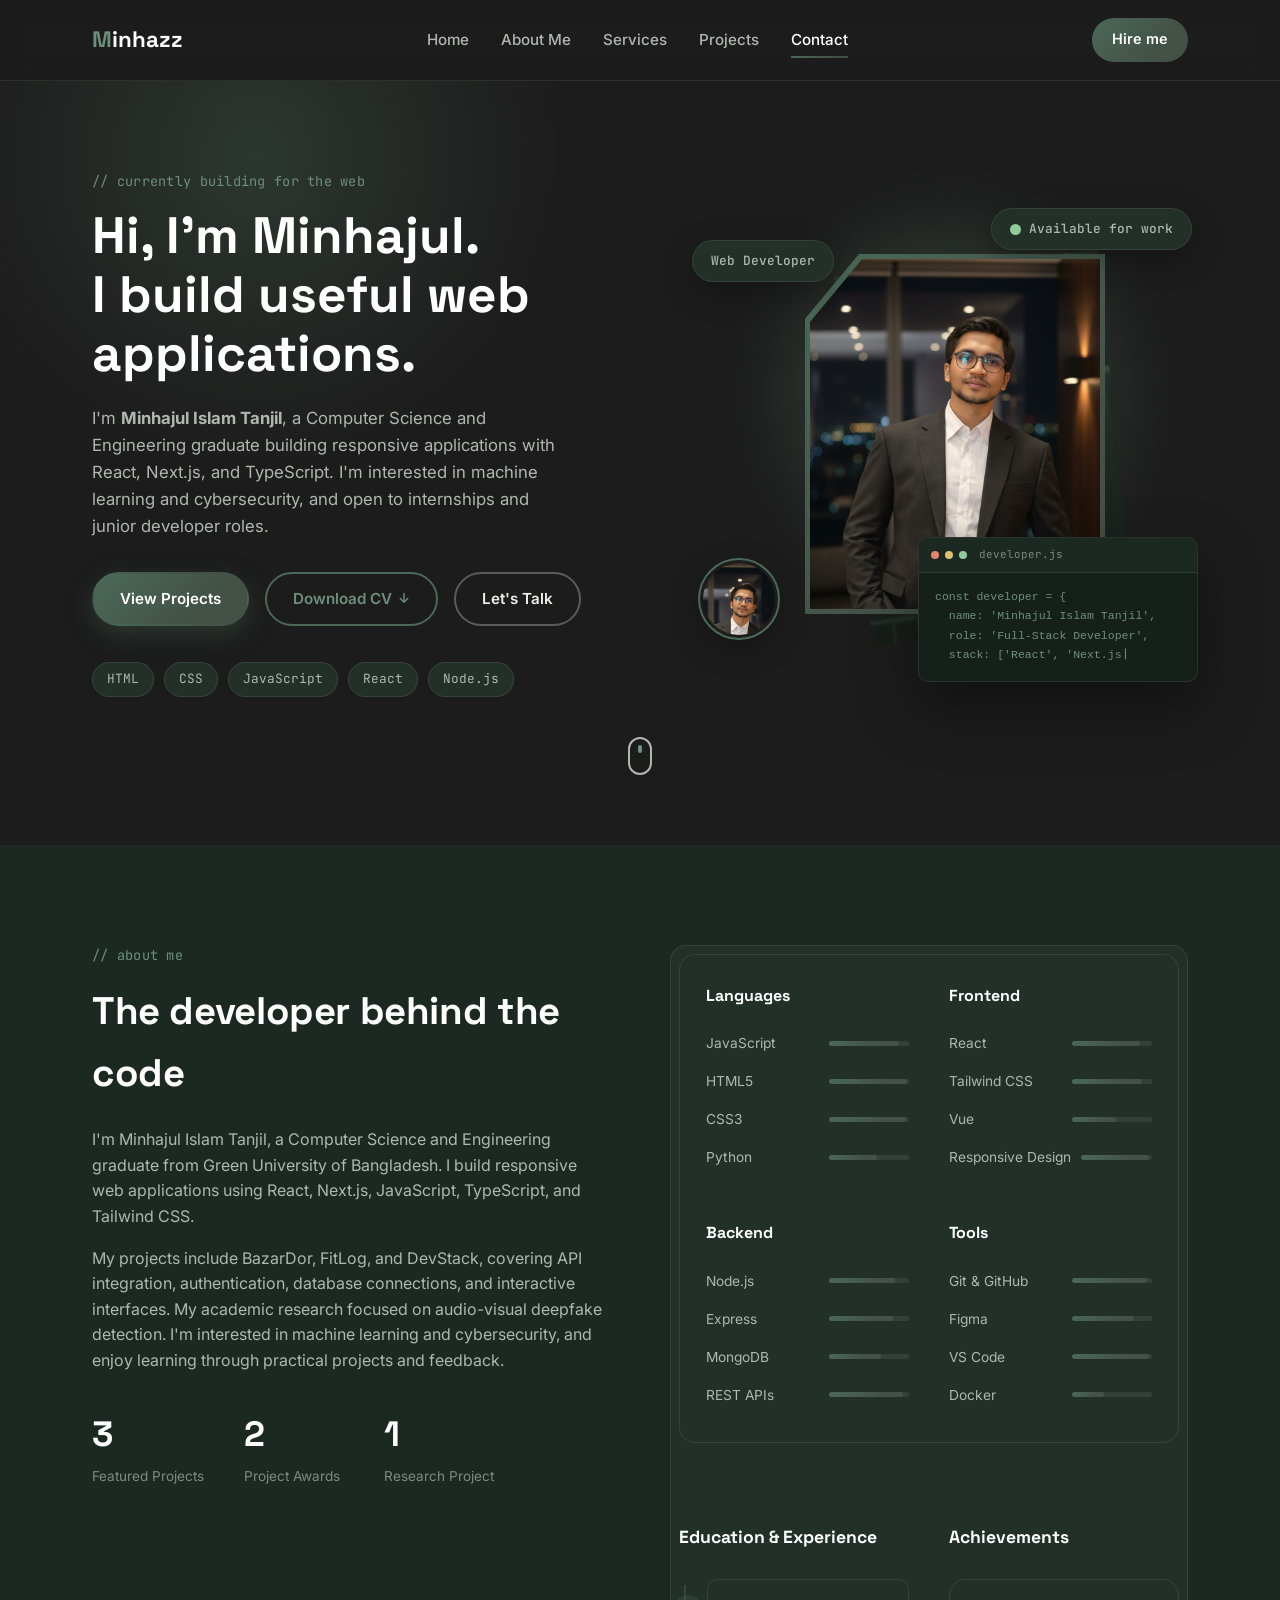
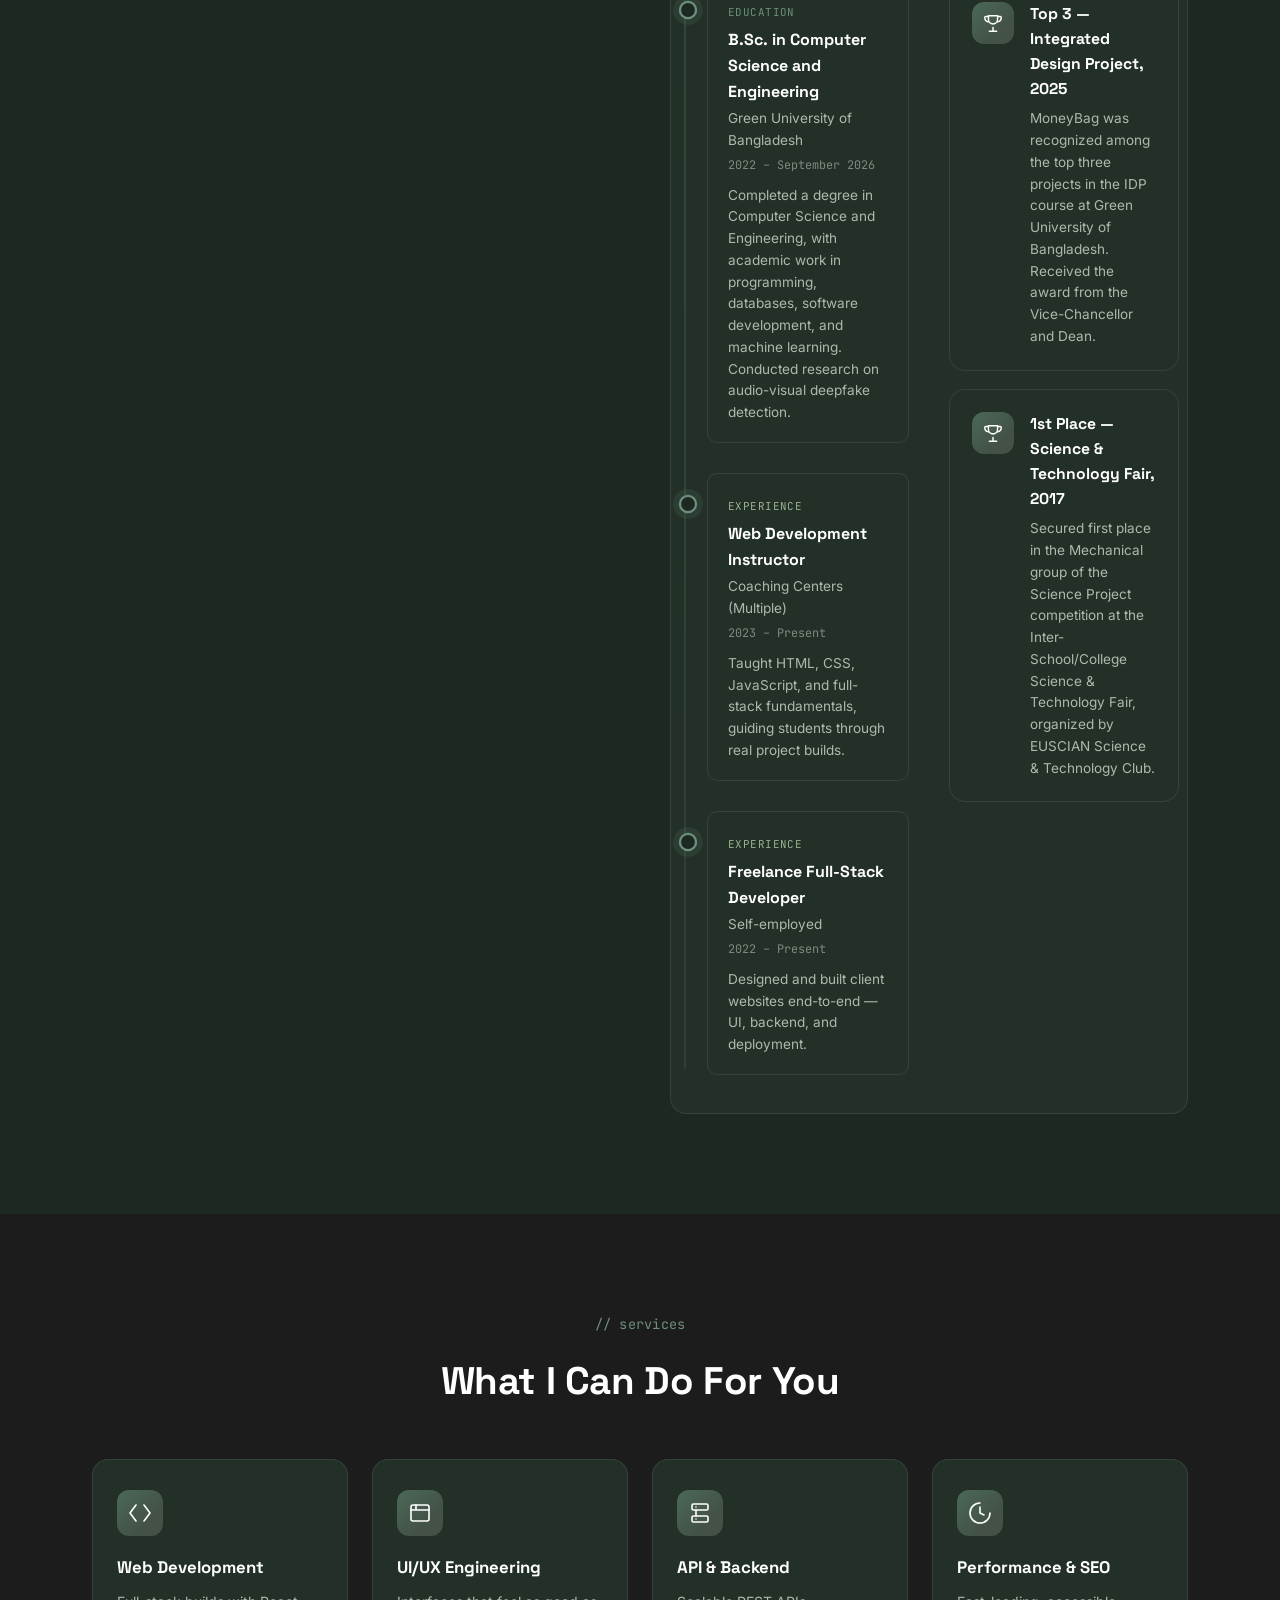
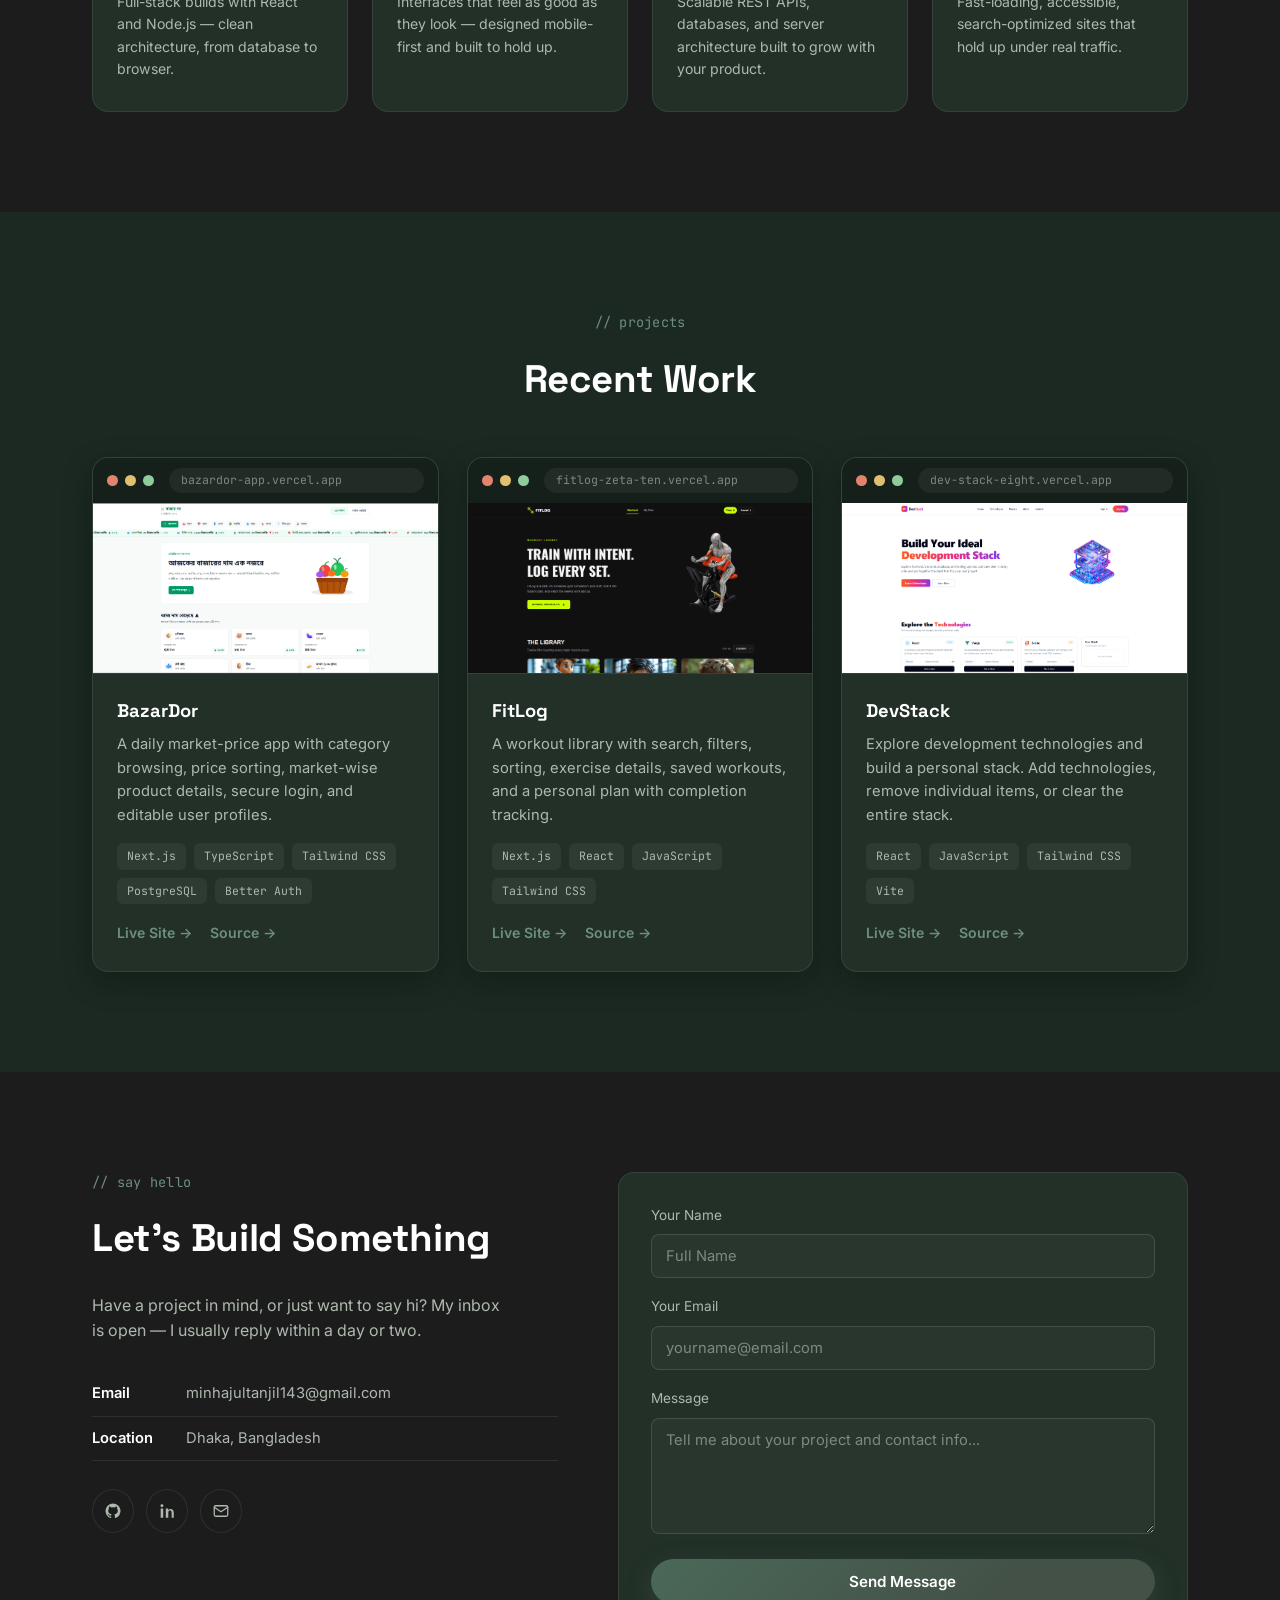
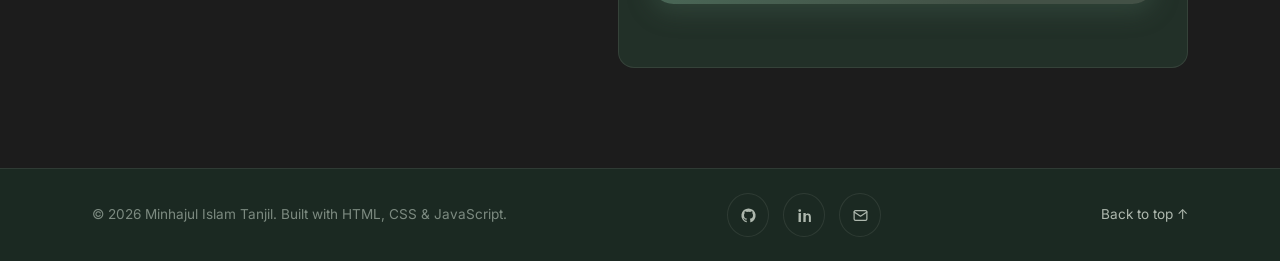
==== commit 4229d292: "Fix About section nesting and education layout" ====
--- a/index.html
+++ b/index.html
@@ -189,8 +189,6 @@
           </div>
         </div>
 
-      </div>
-
       <div class="journey-grid reveal">
         <div class="timeline-col">
           <h3 class="journey-heading">Education &amp; Experience</h3>
--- a/style.css
+++ b/style.css
@@ -1481,4 +1481,17 @@
   .contact-form {
     padding: 18px;
   }
+}
+
+.journey-grid {
+  width: 100%;
+  grid-template-columns: repeat(2, minmax(0, 1fr));
+  gap: 40px;
+}
+
+@media (max-width: 980px) {
+  .journey-grid {
+    grid-template-columns: minmax(0, 1fr);
+    gap: 32px;
+  }
 }
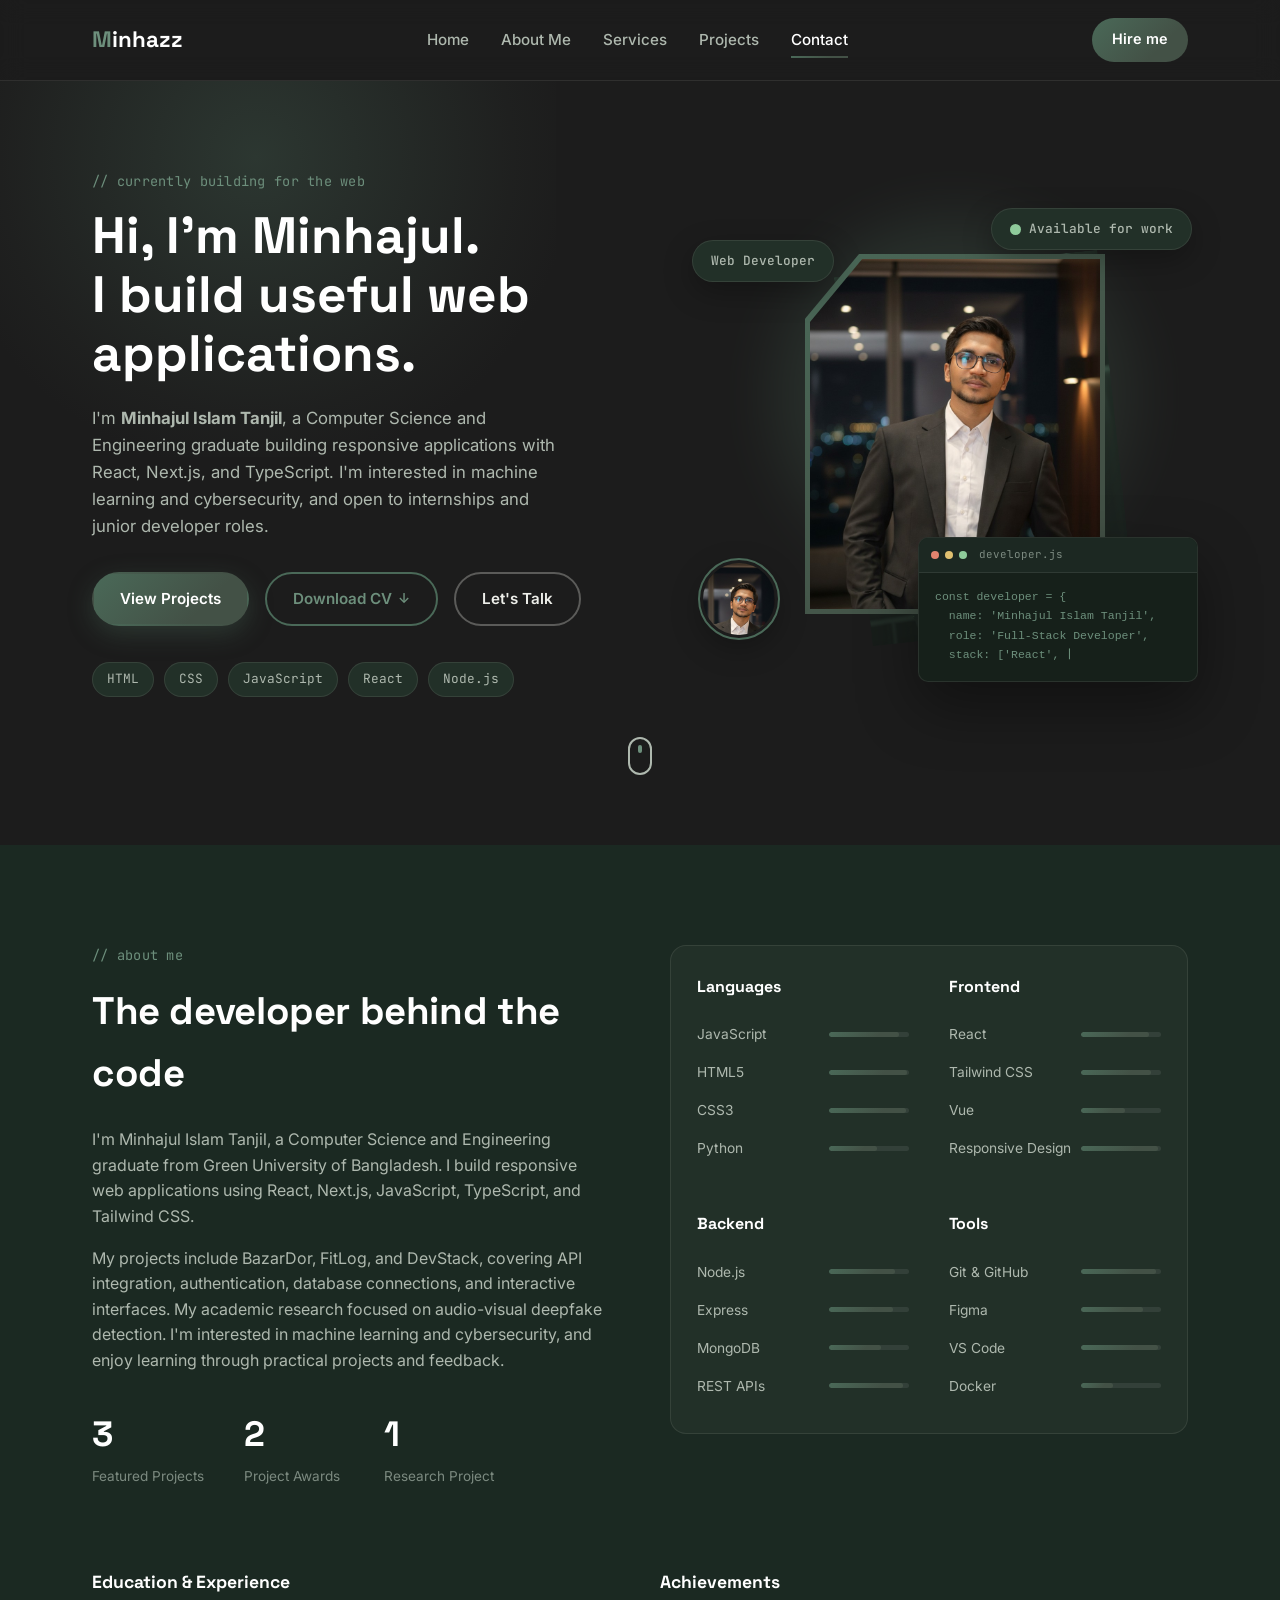
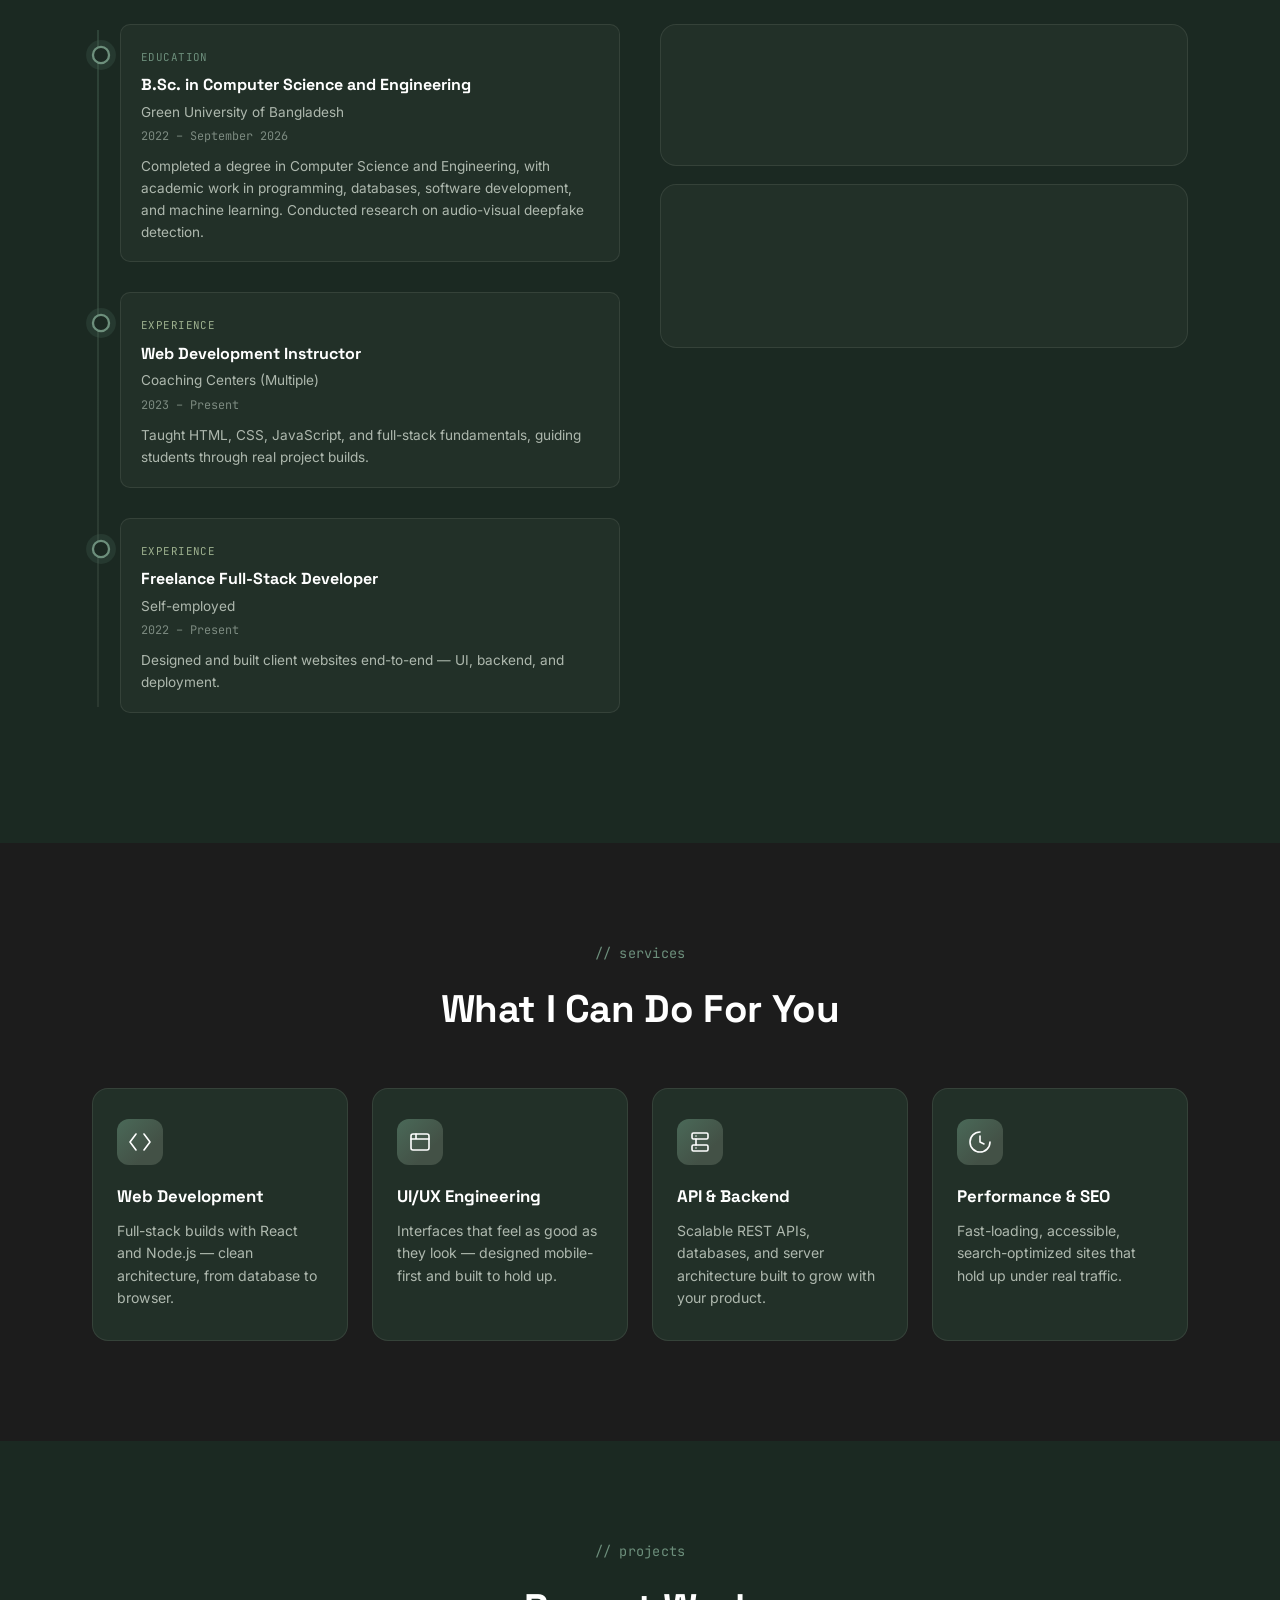
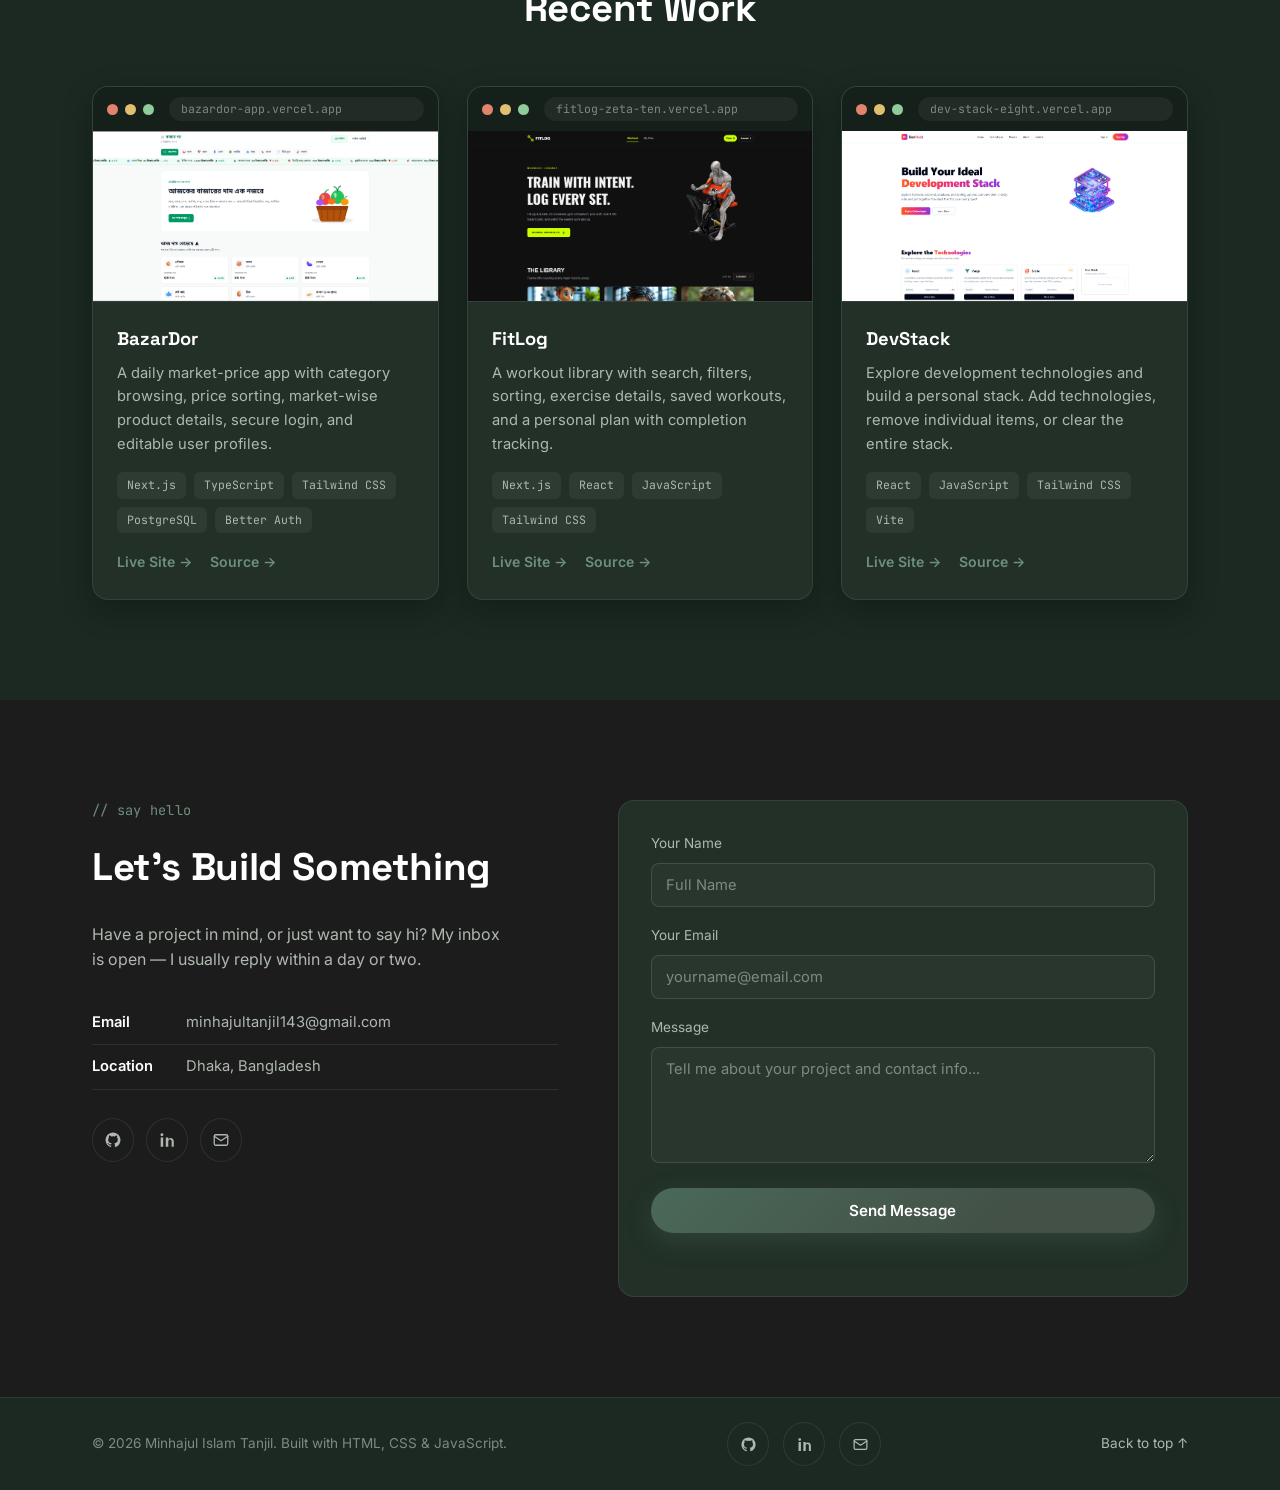
==== commit dd120c8d: "Fix About section structure and journey layout" ====
--- a/index.html
+++ b/index.html
@@ -105,102 +105,103 @@
   </section>
 
   <!-- ABOUT -->
-  <section class="about" id="about">
-    <div class="section-inner">
-      <div class="about-grid">
-
-        <div class="about-copy reveal">
-          <p class="eyebrow">// about me</p>
-          <h2 class="section-title">The developer behind the code</h2>
-          <p class="about-text">
-  I'm Minhajul Islam Tanjil, a Computer Science and Engineering
-  graduate from Green University of Bangladesh. I build responsive
-  web applications using React, Next.js, JavaScript, TypeScript,
-  and Tailwind CSS.
-</p>
-
-<p class="about-text">
-  My projects include BazarDor, FitLog, and DevStack, covering
-  API integration, authentication, database connections, and
-  interactive interfaces. My academic research focused on
-  audio-visual deepfake detection. I'm interested in machine
-  learning and cybersecurity, and enjoy learning through
-  practical projects and feedback.
-</p>
-
-          <div class="stats-row">
-  <div class="stat">
-    <span class="stat-number" data-count="3">3</span>
-    <p class="stat-label">Featured Projects</p>
+<section class="about" id="about">
+  <div class="section-inner">
+    <div class="about-grid">
+      <div class="about-copy reveal">
+        <p class="eyebrow">// about me</p>
+        <h2 class="section-title">The developer behind the code</h2>
+
+        <p class="about-text">
+          I'm Minhajul Islam Tanjil, a Computer Science and Engineering
+          graduate from Green University of Bangladesh. I build responsive
+          web applications using React, Next.js, JavaScript, TypeScript,
+          and Tailwind CSS.
+        </p>
+
+        <p class="about-text">
+          My projects include BazarDor, FitLog, and DevStack, covering
+          API integration, authentication, database connections, and
+          interactive interfaces. My academic research focused on
+          audio-visual deepfake detection. I'm interested in machine
+          learning and cybersecurity, and enjoy learning through
+          practical projects and feedback.
+        </p>
+
+        <div class="stats-row">
+          <div class="stat">
+            <span class="stat-number" data-count="3">3</span>
+            <p class="stat-label">Featured Projects</p>
+          </div>
+          <div class="stat">
+            <span class="stat-number" data-count="2">2</span>
+            <p class="stat-label">Project Awards</p>
+          </div>
+          <div class="stat">
+            <span class="stat-number" data-count="1">1</span>
+            <p class="stat-label">Research Project</p>
+          </div>
+        </div>
+      </div>
+
+      <div class="skills-panel reveal">
+        <div class="skills-grid">
+          <div class="skill-group">
+            <h3>Languages</h3>
+            <ul class="skill-list">
+              <li><span>JavaScript</span><span class="bar"><i style="--v:88%"></i></span></li>
+              <li><span>HTML5</span><span class="bar"><i style="--v:98%"></i></span></li>
+              <li><span>CSS3</span><span class="bar"><i style="--v:96%"></i></span></li>
+              <li><span>Python</span><span class="bar"><i style="--v:60%"></i></span></li>
+            </ul>
+          </div>
+
+          <div class="skill-group">
+            <h3>Frontend</h3>
+            <ul class="skill-list">
+              <li><span>React</span><span class="bar"><i style="--v:85%"></i></span></li>
+              <li><span>Tailwind CSS</span><span class="bar"><i style="--v:88%"></i></span></li>
+              <li><span>Vue</span><span class="bar"><i style="--v:55%"></i></span></li>
+              <li><span>Responsive Design</span><span class="bar"><i style="--v:96%"></i></span></li>
+            </ul>
+          </div>
+
+          <div class="skill-group">
+            <h3>Backend</h3>
+            <ul class="skill-list">
+              <li><span>Node.js</span><span class="bar"><i style="--v:82%"></i></span></li>
+              <li><span>Express</span><span class="bar"><i style="--v:80%"></i></span></li>
+              <li><span>MongoDB</span><span class="bar"><i style="--v:65%"></i></span></li>
+              <li><span>REST APIs</span><span class="bar"><i style="--v:92%"></i></span></li>
+            </ul>
+          </div>
+
+          <div class="skill-group">
+            <h3>Tools</h3>
+            <ul class="skill-list">
+              <li><span>Git &amp; GitHub</span><span class="bar"><i style="--v:94%"></i></span></li>
+              <li><span>Figma</span><span class="bar"><i style="--v:78%"></i></span></li>
+              <li><span>VS Code</span><span class="bar"><i style="--v:96%"></i></span></li>
+              <li><span>Docker</span><span class="bar"><i style="--v:40%"></i></span></li>
+            </ul>
+          </div>
+        </div>
+      </div>
+    </div>
+
+    <div class="journey-grid reveal">
+      <div class="timeline-col">
+        <h3 class="journey-heading">Education &amp; Experience</h3>
+        <div class="timeline" id="timelineTrack"></div>
+      </div>
+
+      <div class="achievements-col">
+        <h3 class="journey-heading">Achievements</h3>
+        <div class="achievements-grid" id="achievementsGrid"></div>
+      </div>
+    </div>
   </div>
-
-  <div class="stat">
-    <span class="stat-number" data-count="2">2</span>
-    <p class="stat-label">Project Awards</p>
-  </div>
-
-  <div class="stat">
-    <span class="stat-number" data-count="1">1</span>
-    <p class="stat-label">Research Project</p>
-  </div>
-</div>
-
-                </div>
-
-        <div class="skills-panel reveal">
-        <div class="skills-panel reveal">
-          <div class="skills-grid">
-            <div class="skill-group">
-              <h3>Languages</h3>
-              <ul class="skill-list">
-                <li><span>JavaScript</span><span class="bar"><i style="--v:88%"></i></span></li>
-                <li><span>HTML5</span><span class="bar"><i style="--v:98%"></i></span></li>
-                <li><span>CSS3</span><span class="bar"><i style="--v:96%"></i></span></li>
-                <li><span>Python</span><span class="bar"><i style="--v:60%"></i></span></li>
-              </ul>
-            </div>
-            <div class="skill-group">
-              <h3>Frontend</h3>
-              <ul class="skill-list">
-                <li><span>React</span><span class="bar"><i style="--v:85%"></i></span></li>
-                <li><span>Tailwind CSS</span><span class="bar"><i style="--v:88%"></i></span></li>
-                <li><span>Vue</span><span class="bar"><i style="--v:55%"></i></span></li>
-                <li><span>Responsive Design</span><span class="bar"><i style="--v:96%"></i></span></li>
-              </ul>
-            </div>
-            <div class="skill-group">
-              <h3>Backend</h3>
-              <ul class="skill-list">
-                <li><span>Node.js</span><span class="bar"><i style="--v:82%"></i></span></li>
-                <li><span>Express</span><span class="bar"><i style="--v:80%"></i></span></li>
-                <li><span>MongoDB</span><span class="bar"><i style="--v:65%"></i></span></li>
-                <li><span>REST APIs</span><span class="bar"><i style="--v:92%"></i></span></li>
-              </ul>
-            </div>
-            <div class="skill-group">
-              <h3>Tools</h3>
-              <ul class="skill-list">
-                <li><span>Git &amp; GitHub</span><span class="bar"><i style="--v:94%"></i></span></li>
-                <li><span>Figma</span><span class="bar"><i style="--v:78%"></i></span></li>
-                <li><span>VS Code</span><span class="bar"><i style="--v:96%"></i></span></li>
-                <li><span>Docker</span><span class="bar"><i style="--v:40%"></i></span></li>
-              </ul>
-            </div>
-          </div>
-        </div>
-
-      <div class="journey-grid reveal">
-        <div class="timeline-col">
-          <h3 class="journey-heading">Education &amp; Experience</h3>
-          <div class="timeline" id="timelineTrack"><!-- rendered from EDUCATION + EXPERIENCE in script.js --></div>
-        </div>
-        <div class="achievements-col">
-          <h3 class="journey-heading">Achievements</h3>
-          <div class="achievements-grid" id="achievementsGrid"><!-- rendered from ACHIEVEMENTS in script.js --></div>
-        </div>
-      </div>
-    </div>
-  </section>
+</section>
 
   <!-- SERVICES -->
   <section class="services" id="services">
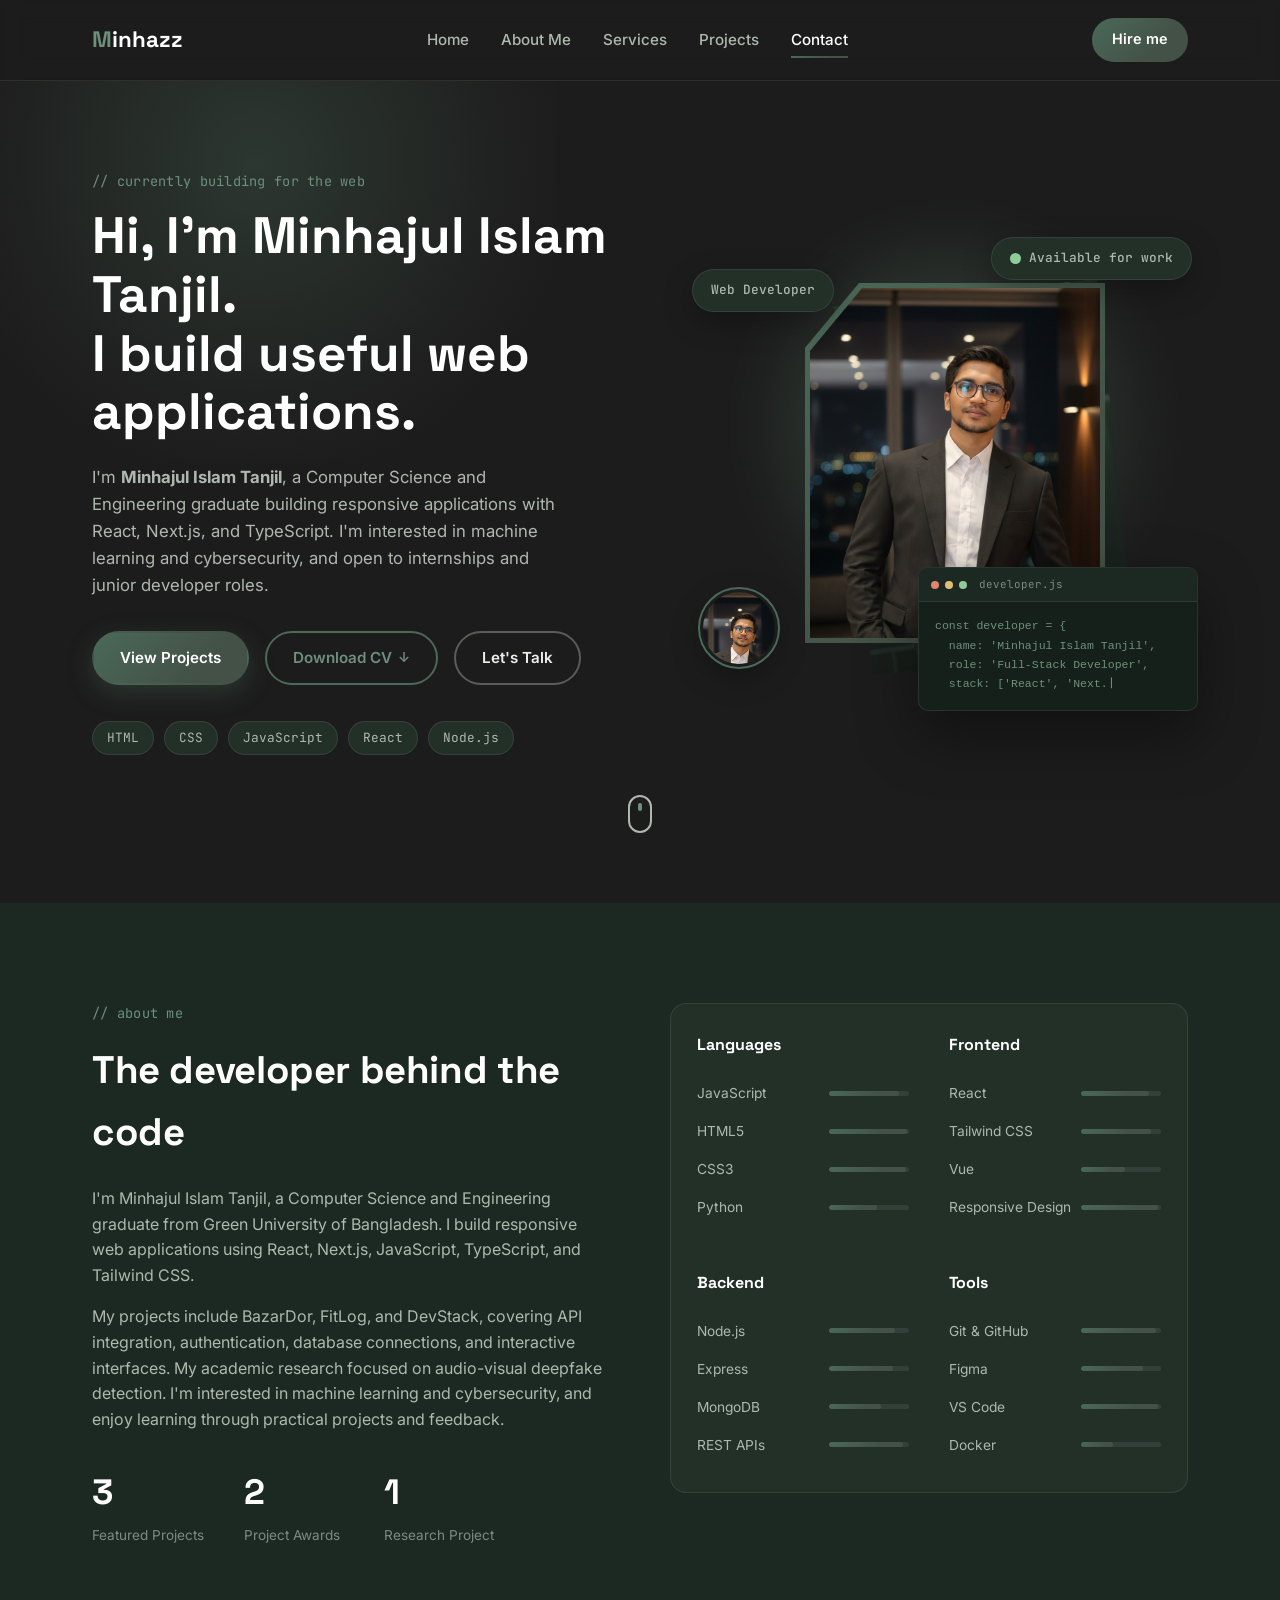
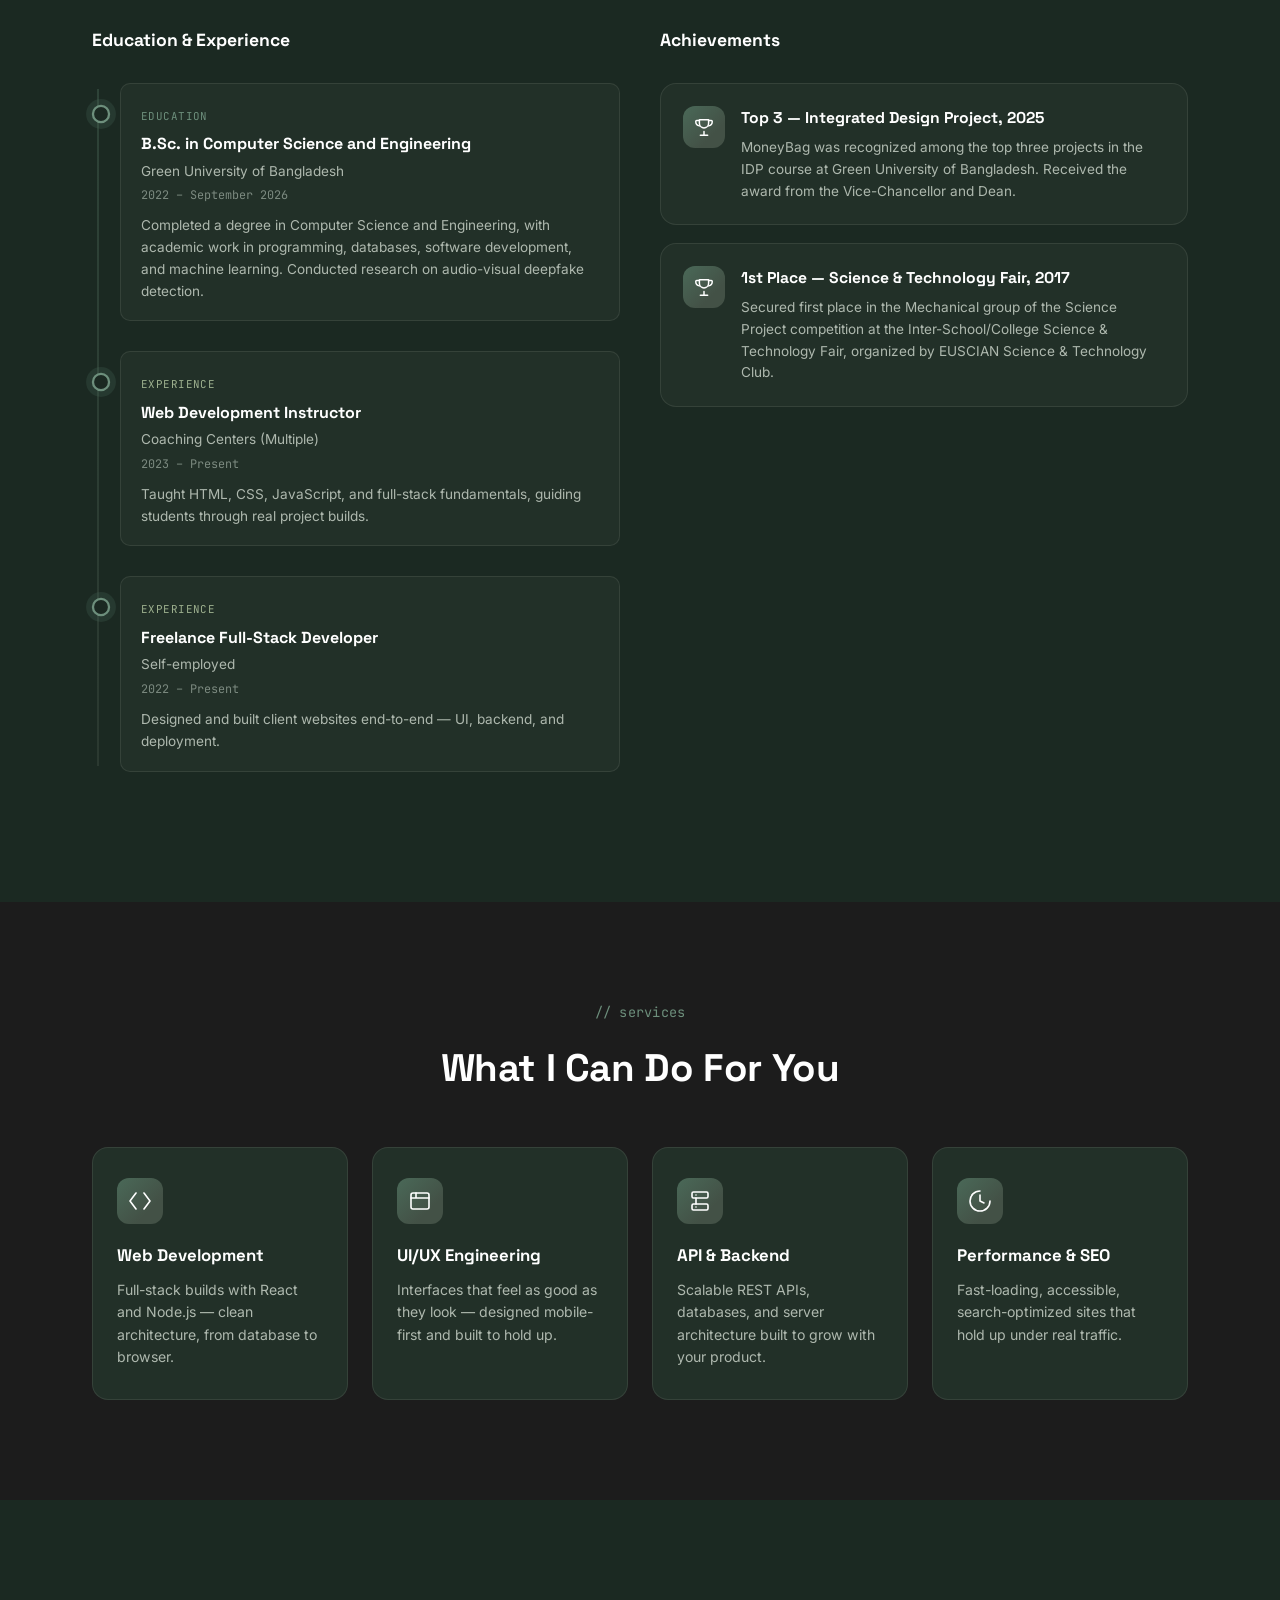
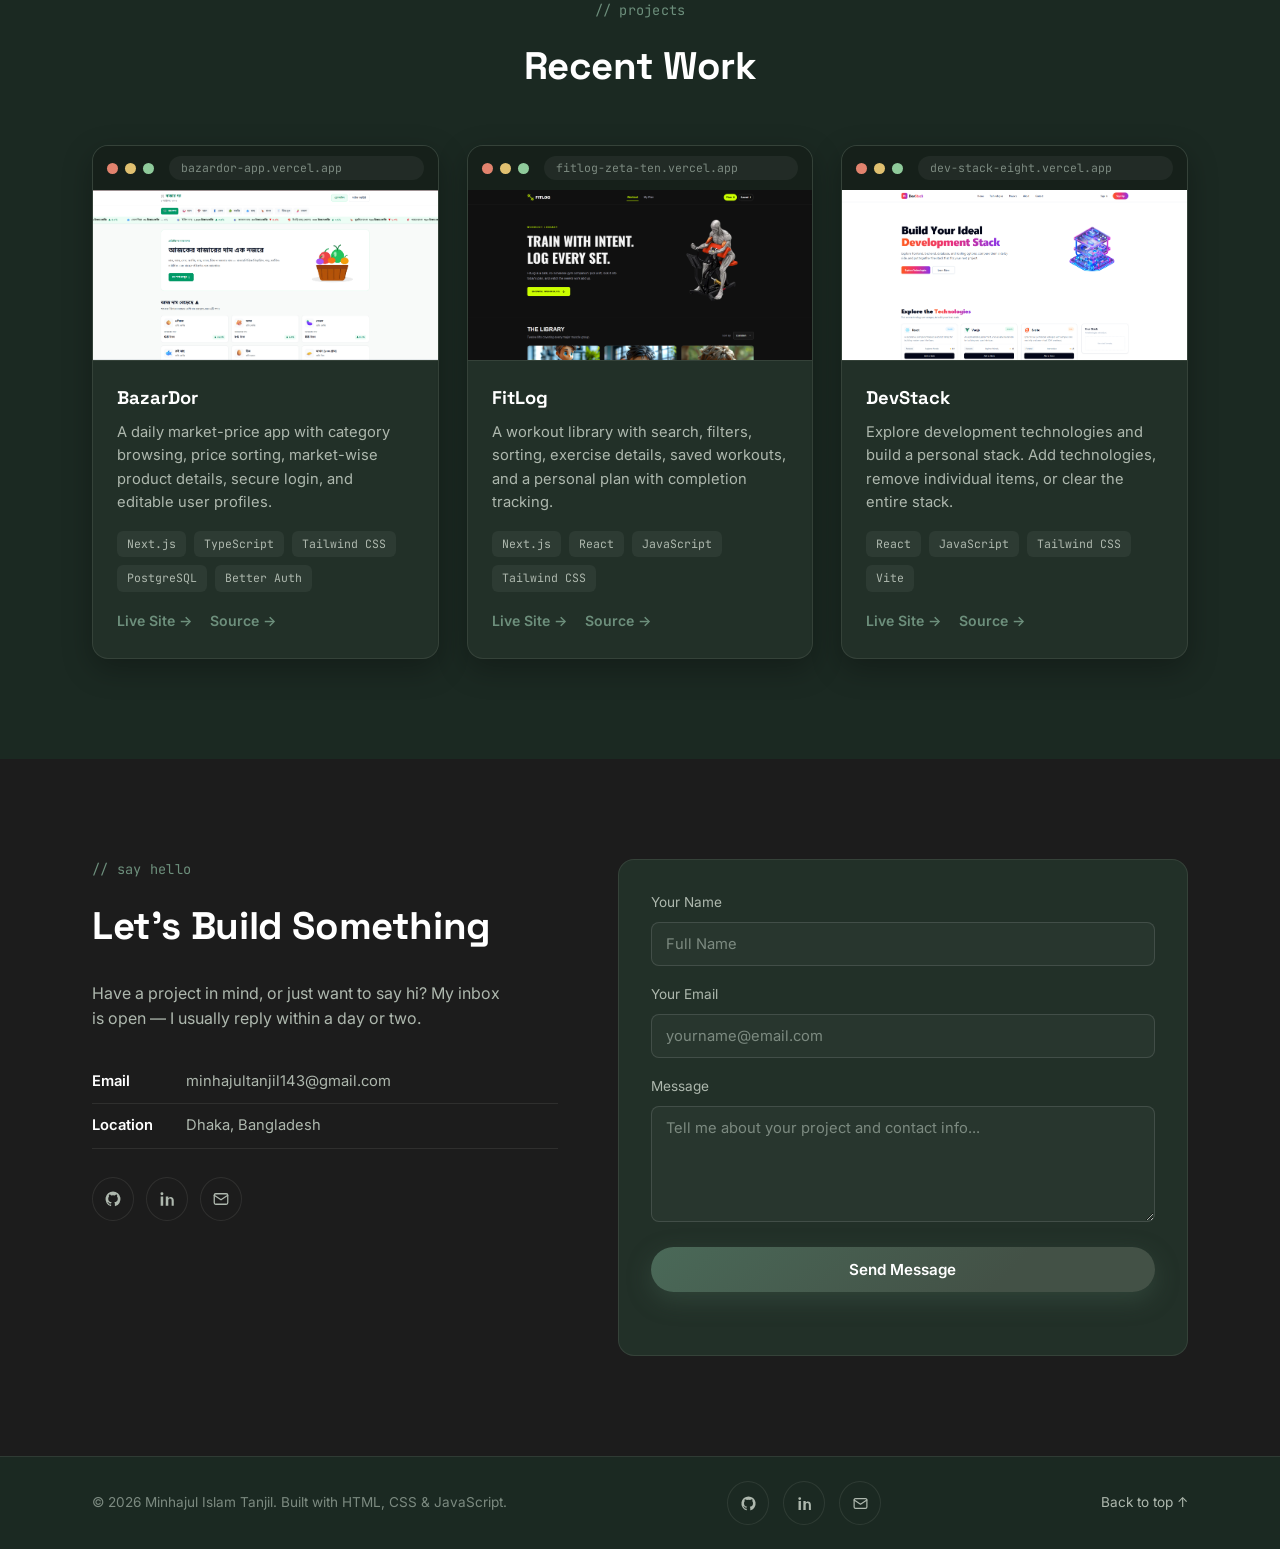
==== commit b065c8e9: "Add portfolio SEO metadata, person schema and sitemap" ====
--- a/index.html
+++ b/index.html
@@ -1,17 +1,106 @@
+<!DOCTYPE html>
+<html lang="en">
 <!DOCTYPE html>
 <html lang="en">
 <head>
-<meta charset="UTF-8">
-<meta name="viewport" content="width=device-width, initial-scale=1.0">
-<title>Minhajul Islam Tanjil | Full Stack Developer</title>
-<meta
-  name="description"
-  content="Minhajul Islam Tanjil — CSE graduate building responsive web applications with React, Next.js, and TypeScript. Explore my projects, skills, and achievements."
-/>
-<link rel="preconnect" href="https://fonts.googleapis.com">
-<link rel="preconnect" href="https://fonts.gstatic.com" crossorigin>
-<link href="https://fonts.googleapis.com/css2?family=Space+Grotesk:wght@400;500;600;700&family=Inter:wght@400;500;600;700&family=JetBrains+Mono:wght@400;500;600&display=swap" rel="stylesheet">
-<link rel="stylesheet" href="style.css">
+  <meta charset="UTF-8">
+  <meta name="viewport" content="width=device-width, initial-scale=1.0">
+
+  <title>Minhajul Islam Tanjil | Full Stack Developer Portfolio</title>
+
+  <meta
+    name="description"
+    content="Minhajul Islam Tanjil is a Computer Science and Engineering graduate from Green University of Bangladesh. Explore his web development projects, skills, research, and contact information."
+  >
+
+  <link
+    rel="canonical"
+    href="https://minhaz-portfolio-sooty.vercel.app/"
+  >
+
+  <meta property="og:type" content="website">
+  <meta property="og:site_name" content="Minhajul Islam Tanjil">
+  <meta
+    property="og:title"
+    content="Minhajul Islam Tanjil | Full Stack Developer"
+  >
+  <meta
+    property="og:description"
+    content="Explore my web development projects, skills, research, and achievements."
+  >
+  <meta
+    property="og:url"
+    content="https://minhaz-portfolio-sooty.vercel.app/"
+  >
+  <meta
+    property="og:image"
+    content="https://minhaz-portfolio-sooty.vercel.app/profile.png"
+  >
+  <meta
+    property="og:image:alt"
+    content="Minhajul Islam Tanjil"
+  >
+
+  <meta name="twitter:card" content="summary">
+  <meta
+    name="twitter:title"
+    content="Minhajul Islam Tanjil | Full Stack Developer"
+  >
+  <meta
+    name="twitter:description"
+    content="Explore my web development projects, skills, research, and achievements."
+  >
+  <meta
+    name="twitter:image"
+    content="https://minhaz-portfolio-sooty.vercel.app/profile.png"
+  >
+
+  <script type="application/ld+json">
+    {
+      "@context": "https://schema.org",
+      "@type": "ProfilePage",
+      "@id": "https://minhaz-portfolio-sooty.vercel.app/#profile",
+      "url": "https://minhaz-portfolio-sooty.vercel.app/",
+      "name": "Minhajul Islam Tanjil | Developer Portfolio",
+      "mainEntity": {
+        "@type": "Person",
+        "@id": "https://minhaz-portfolio-sooty.vercel.app/#person",
+        "name": "Minhajul Islam Tanjil",
+        "url": "https://minhaz-portfolio-sooty.vercel.app/",
+        "image": "https://minhaz-portfolio-sooty.vercel.app/profile.png",
+        "description": "Computer Science and Engineering graduate from Green University of Bangladesh, building responsive web applications with React, Next.js, JavaScript, and TypeScript.",
+        "alumniOf": {
+          "@type": "CollegeOrUniversity",
+          "name": "Green University of Bangladesh"
+        },
+        "knowsAbout": [
+          "Web Development",
+          "React",
+          "Next.js",
+          "JavaScript",
+          "TypeScript",
+          "Tailwind CSS",
+          "Audio-visual Deepfake Detection"
+        ],
+        "sameAs": [
+          "https://www.linkedin.com/in/minhajul-islam-tanjil/",
+          "https://github.com/iamminhaz31"
+        ]
+      }
+    }
+  </script>
+
+  <link rel="preconnect" href="https://fonts.googleapis.com">
+  <link
+    rel="preconnect"
+    href="https://fonts.gstatic.com"
+    crossorigin
+  >
+  <link
+    href="https://fonts.googleapis.com/css2?family=Space+Grotesk:wght@400;500;600;700&family=Inter:wght@400;500;600;700&family=JetBrains+Mono:wght@400;500;600&display=swap"
+    rel="stylesheet"
+  >
+  <link rel="stylesheet" href="style.css">
 </head>
 <body>
 
@@ -50,7 +139,7 @@
     <div class="hero-inner">
       <div class="hero-text reveal">
         <p class="eyebrow">// currently building for the web</p>
-        <h1>Hi, I'm Minhajul.<br>I build useful web applications.</h1>
+        <h1>Hi, I'm Minhajul Islam Tanjil.<br>I build useful web applications.</h1>
         <p class="hero-sub">
   I'm <strong>Minhajul Islam Tanjil</strong>, a Computer Science and
   Engineering graduate building responsive applications with React,
@@ -75,7 +164,11 @@
 
         <!-- Main photo, angular clipped cutout with a gradient border and mouse-tilt -->
         <div class="photo-clip-outer" id="photoTilt">
-          <img src="profile.png" alt="Photo of Minhazz" class="photo-img">
+          <img
+  src="profile.png"
+  alt="Minhajul Islam Tanjil"
+  class="photo-img"
+>
         </div>
 
         <!-- Small circular bust chip, layered accent -->
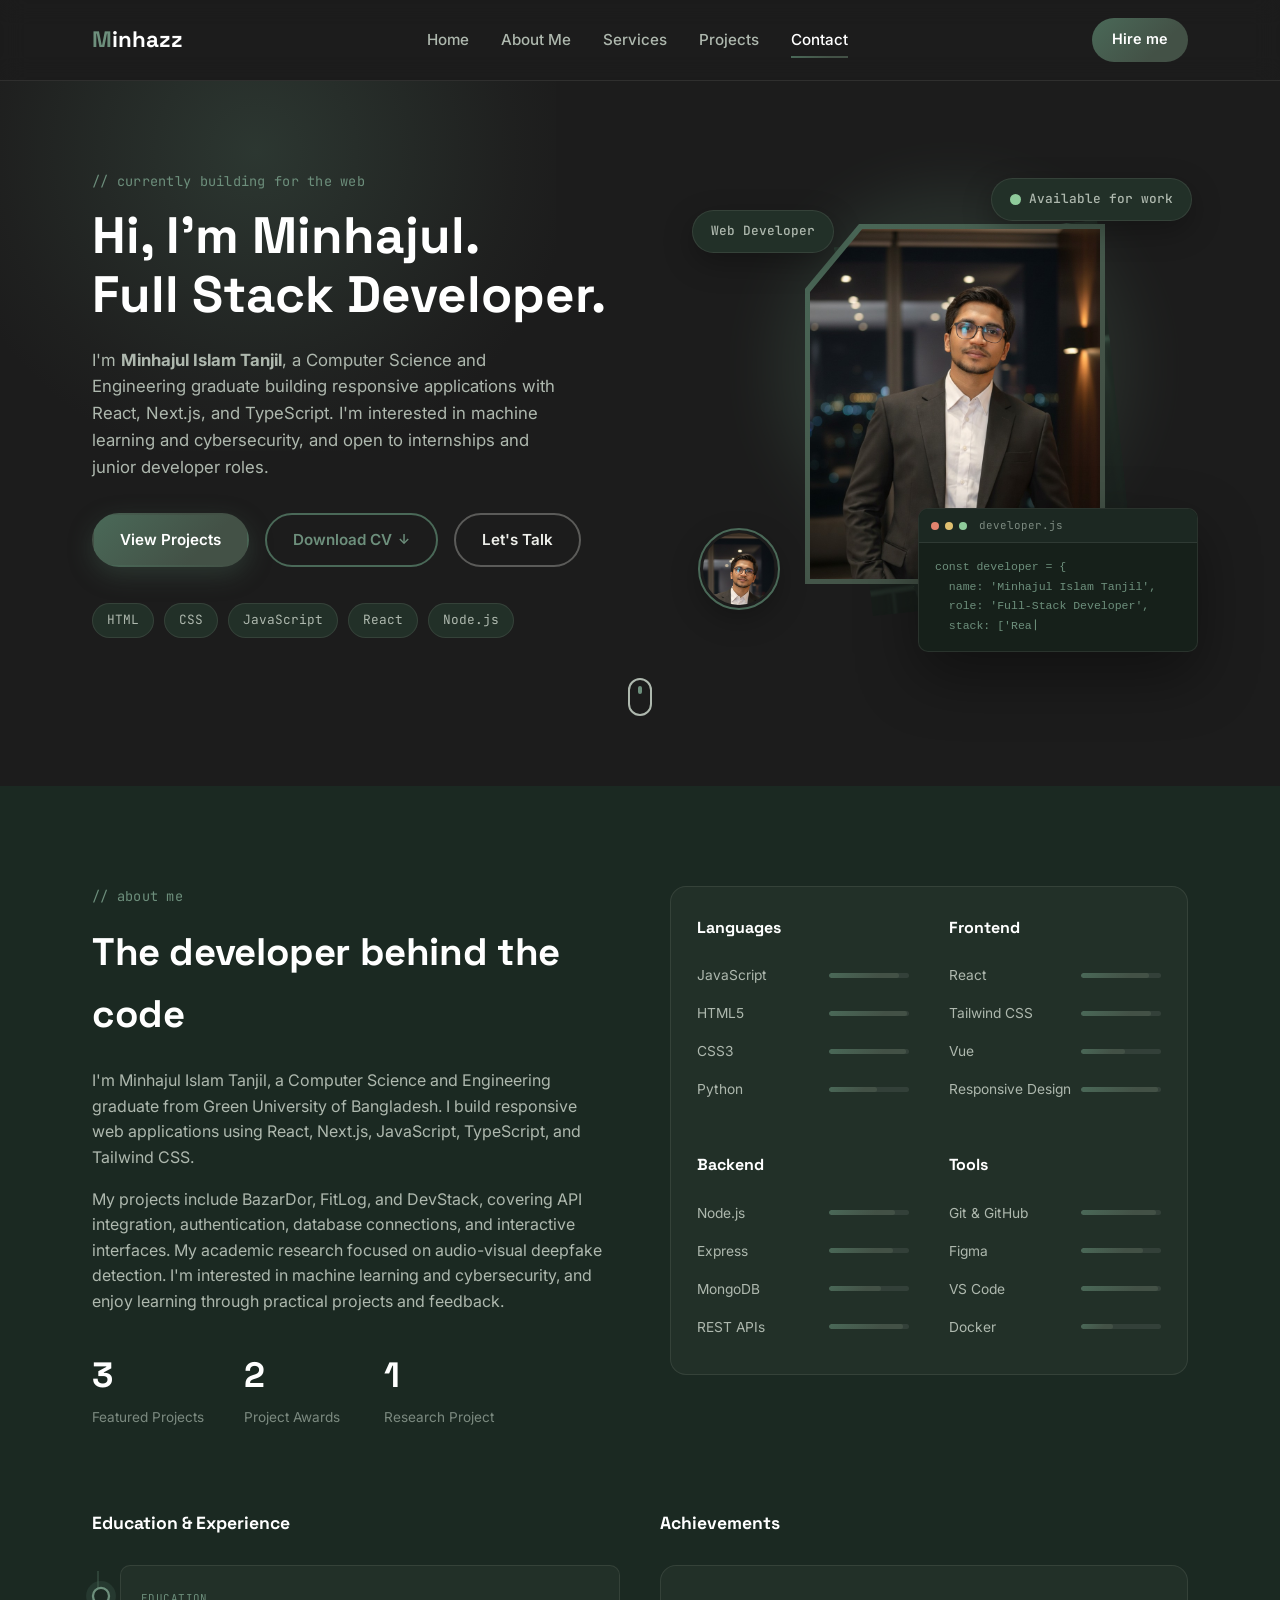
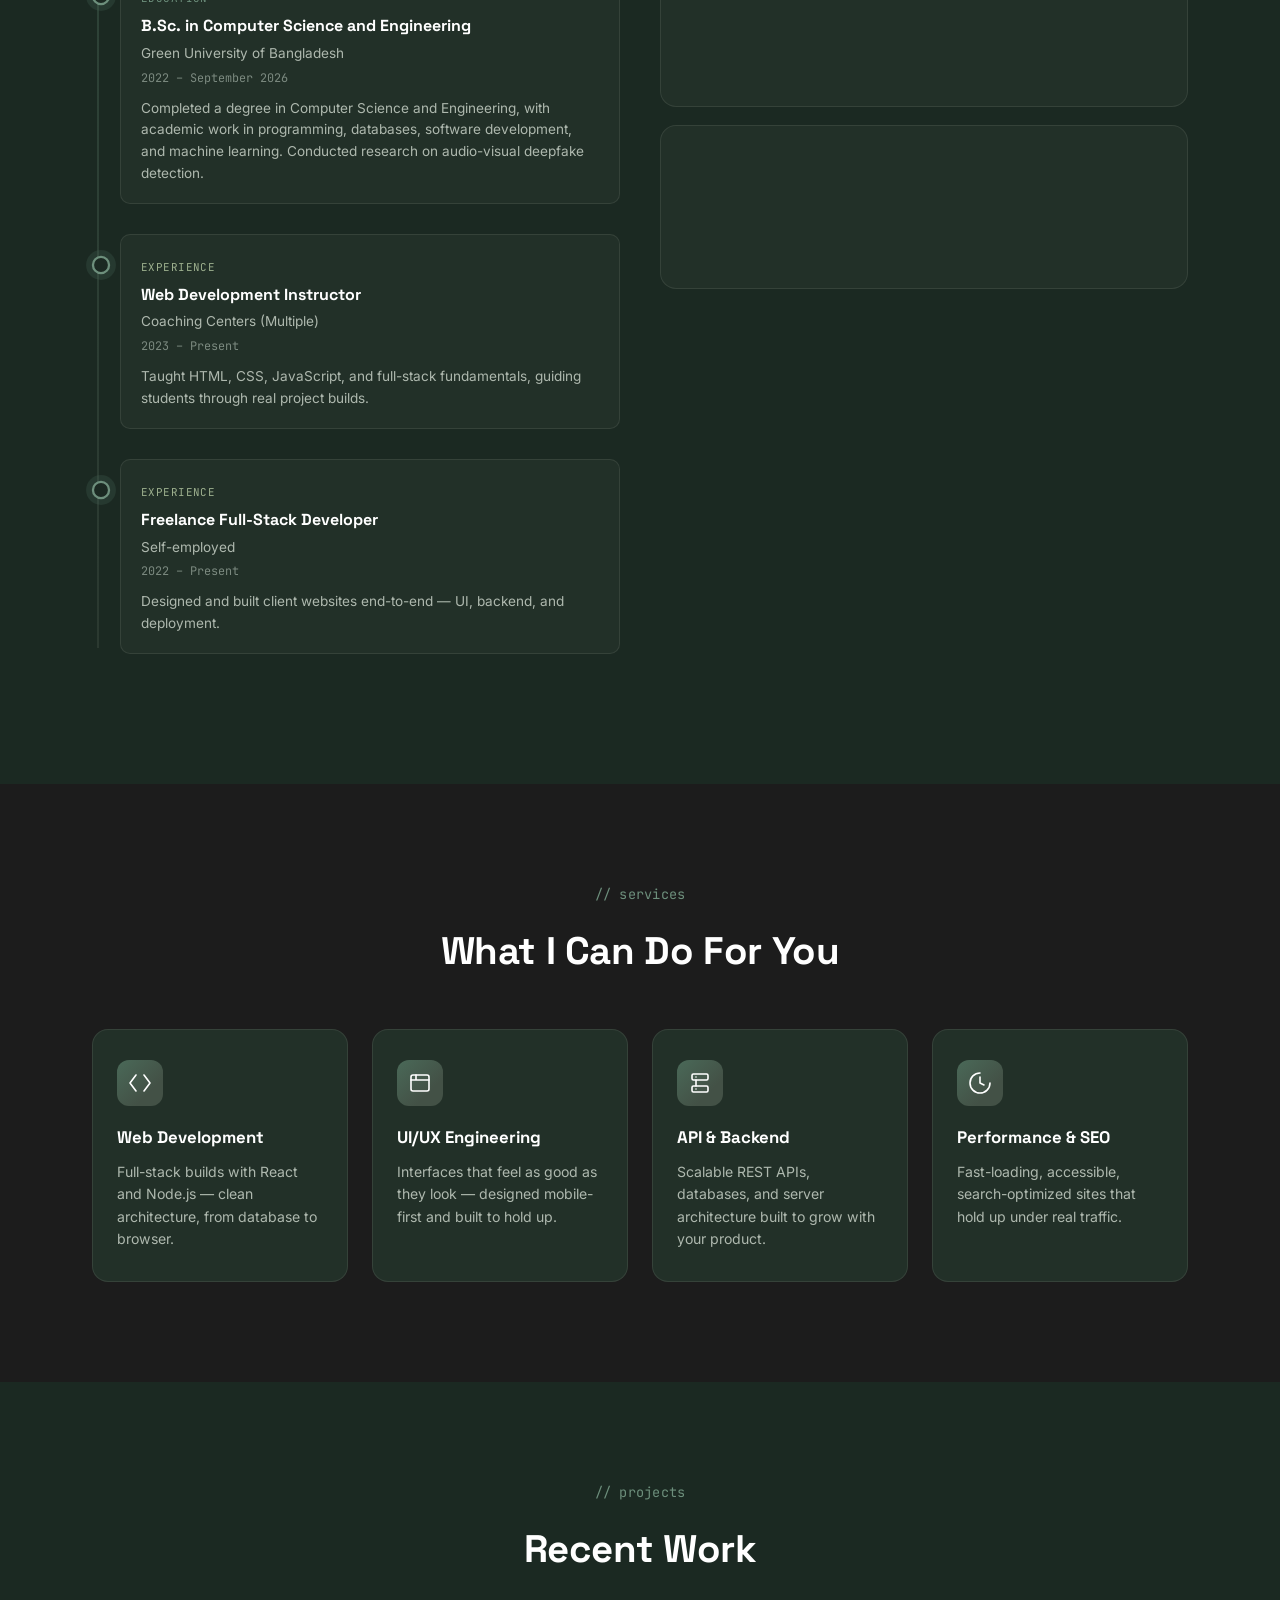
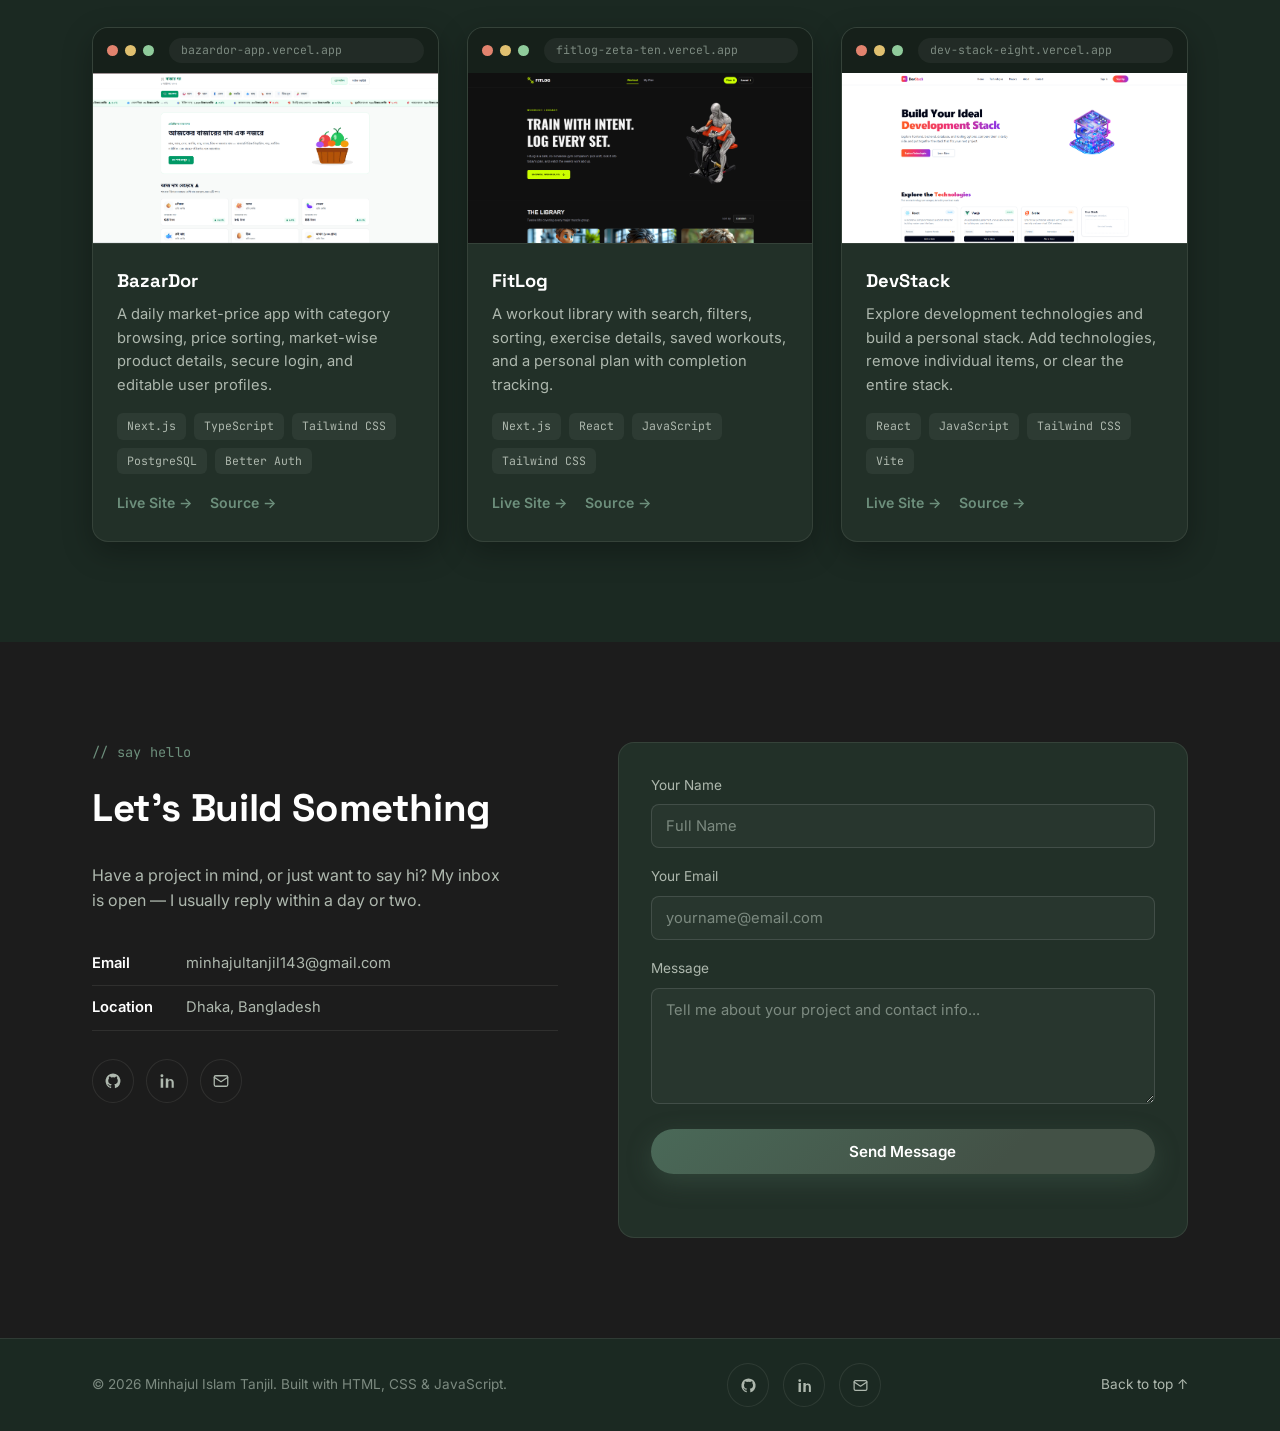
==== commit 0ded7d3d: "name change" ====
--- a/index.html
+++ b/index.html
@@ -139,7 +139,10 @@
     <div class="hero-inner">
       <div class="hero-text reveal">
         <p class="eyebrow">// currently building for the web</p>
-        <h1>Hi, I'm Minhajul Islam Tanjil.<br>I build useful web applications.</h1>
+        <h1>
+  Hi, I'm Minhajul.<br>
+  Full Stack Developer.
+</h1>
         <p class="hero-sub">
   I'm <strong>Minhajul Islam Tanjil</strong>, a Computer Science and
   Engineering graduate building responsive applications with React,
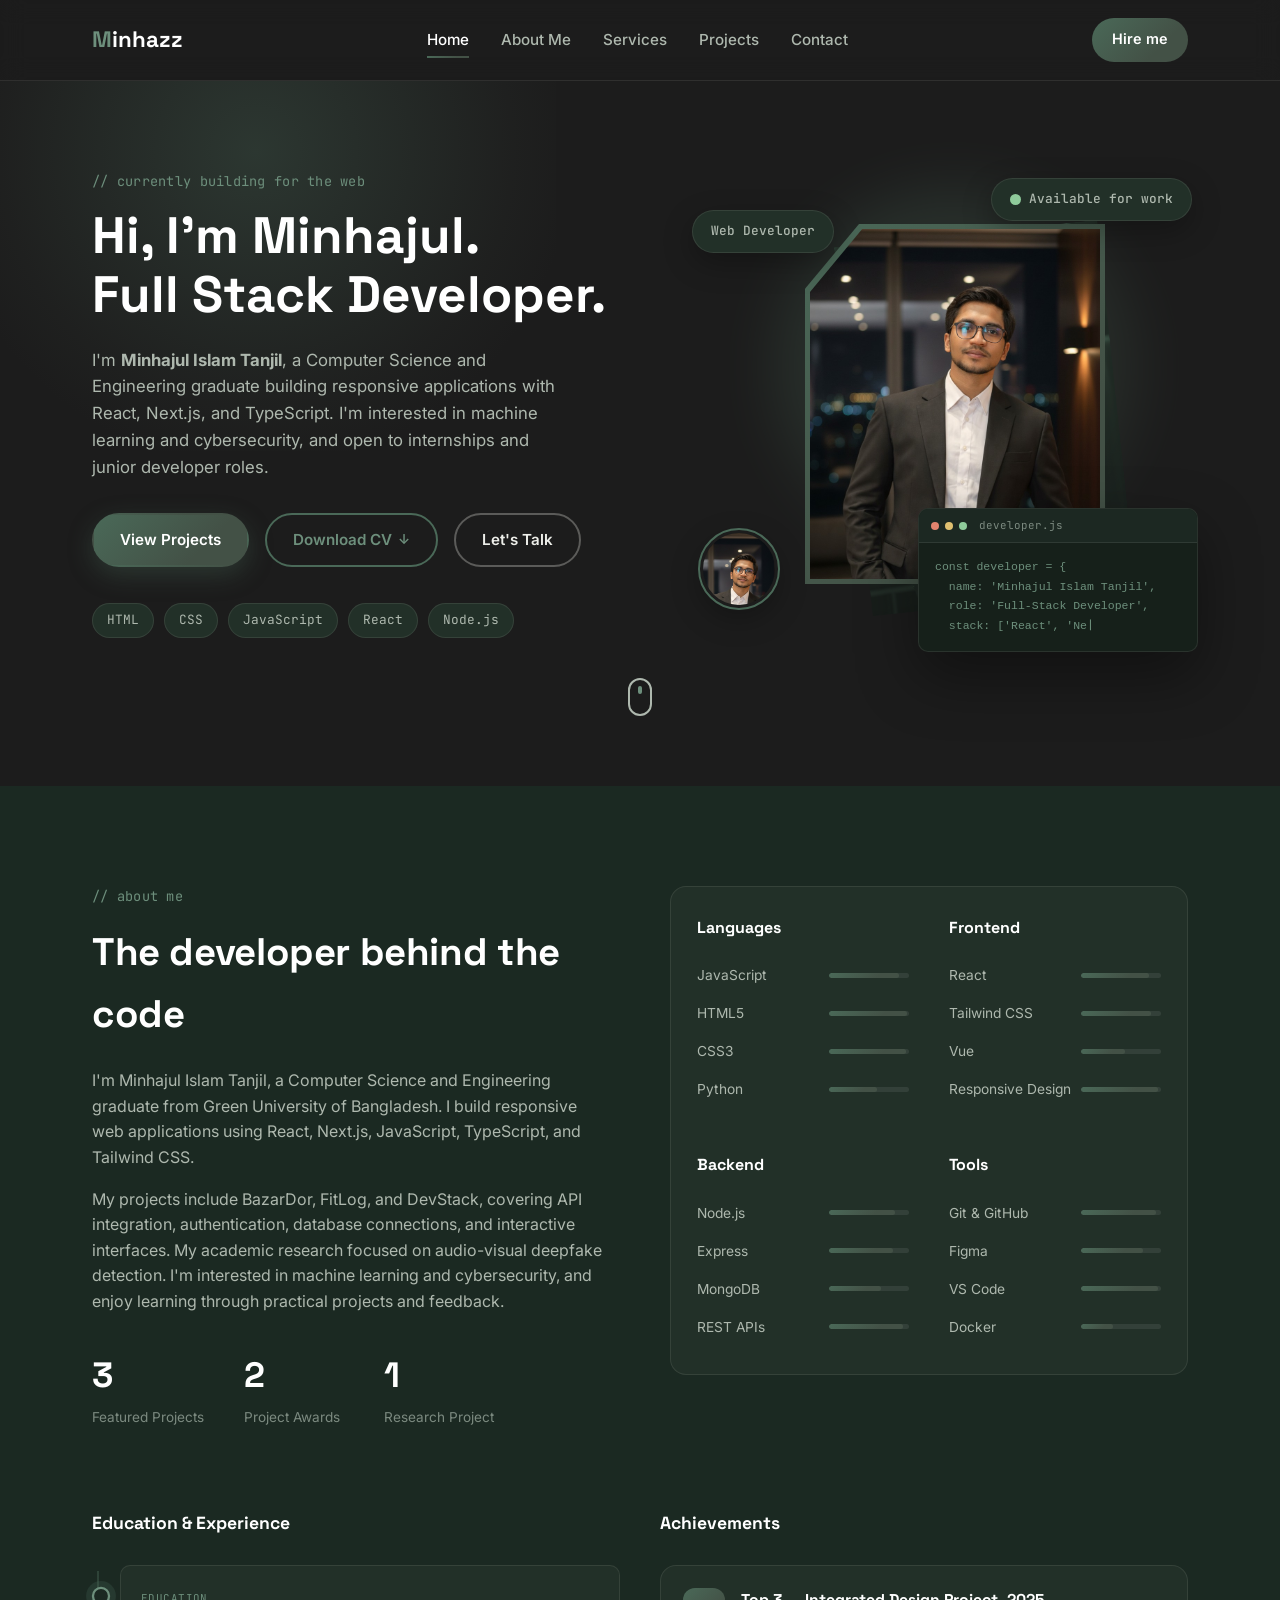
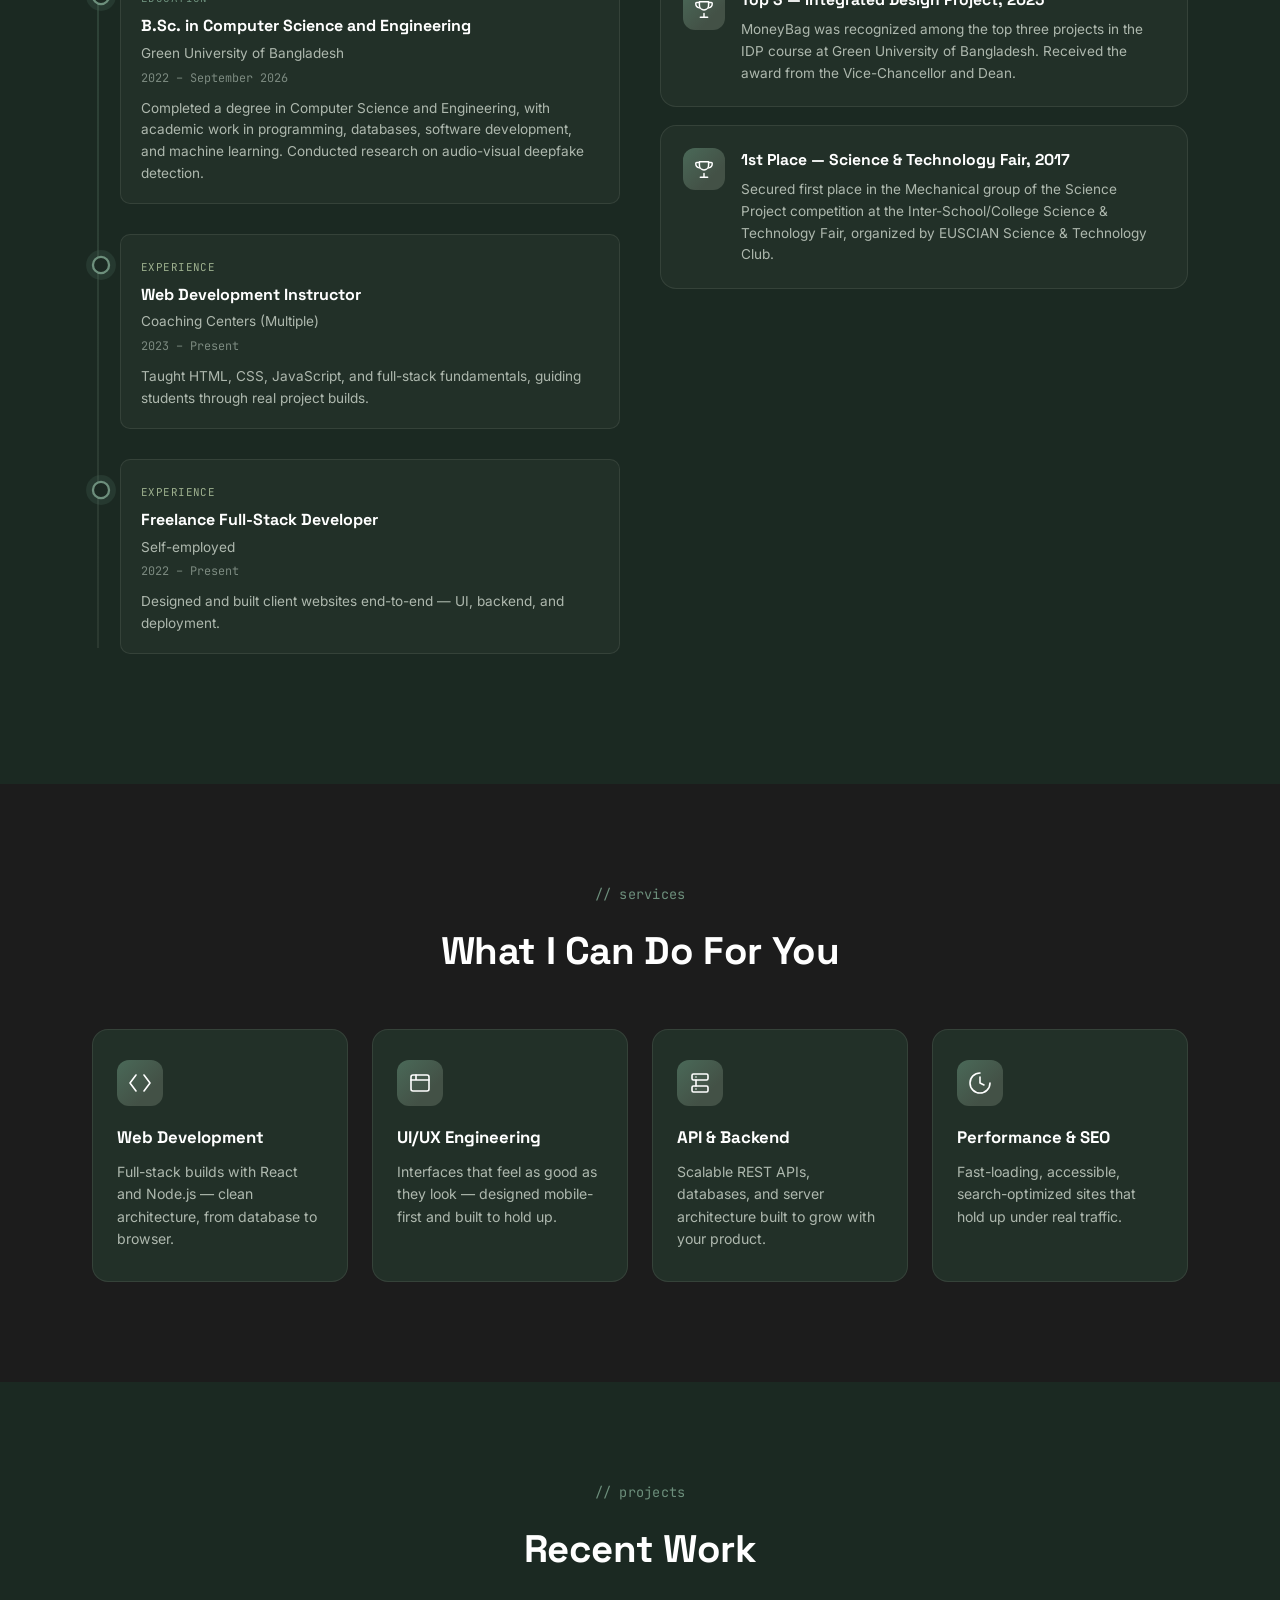
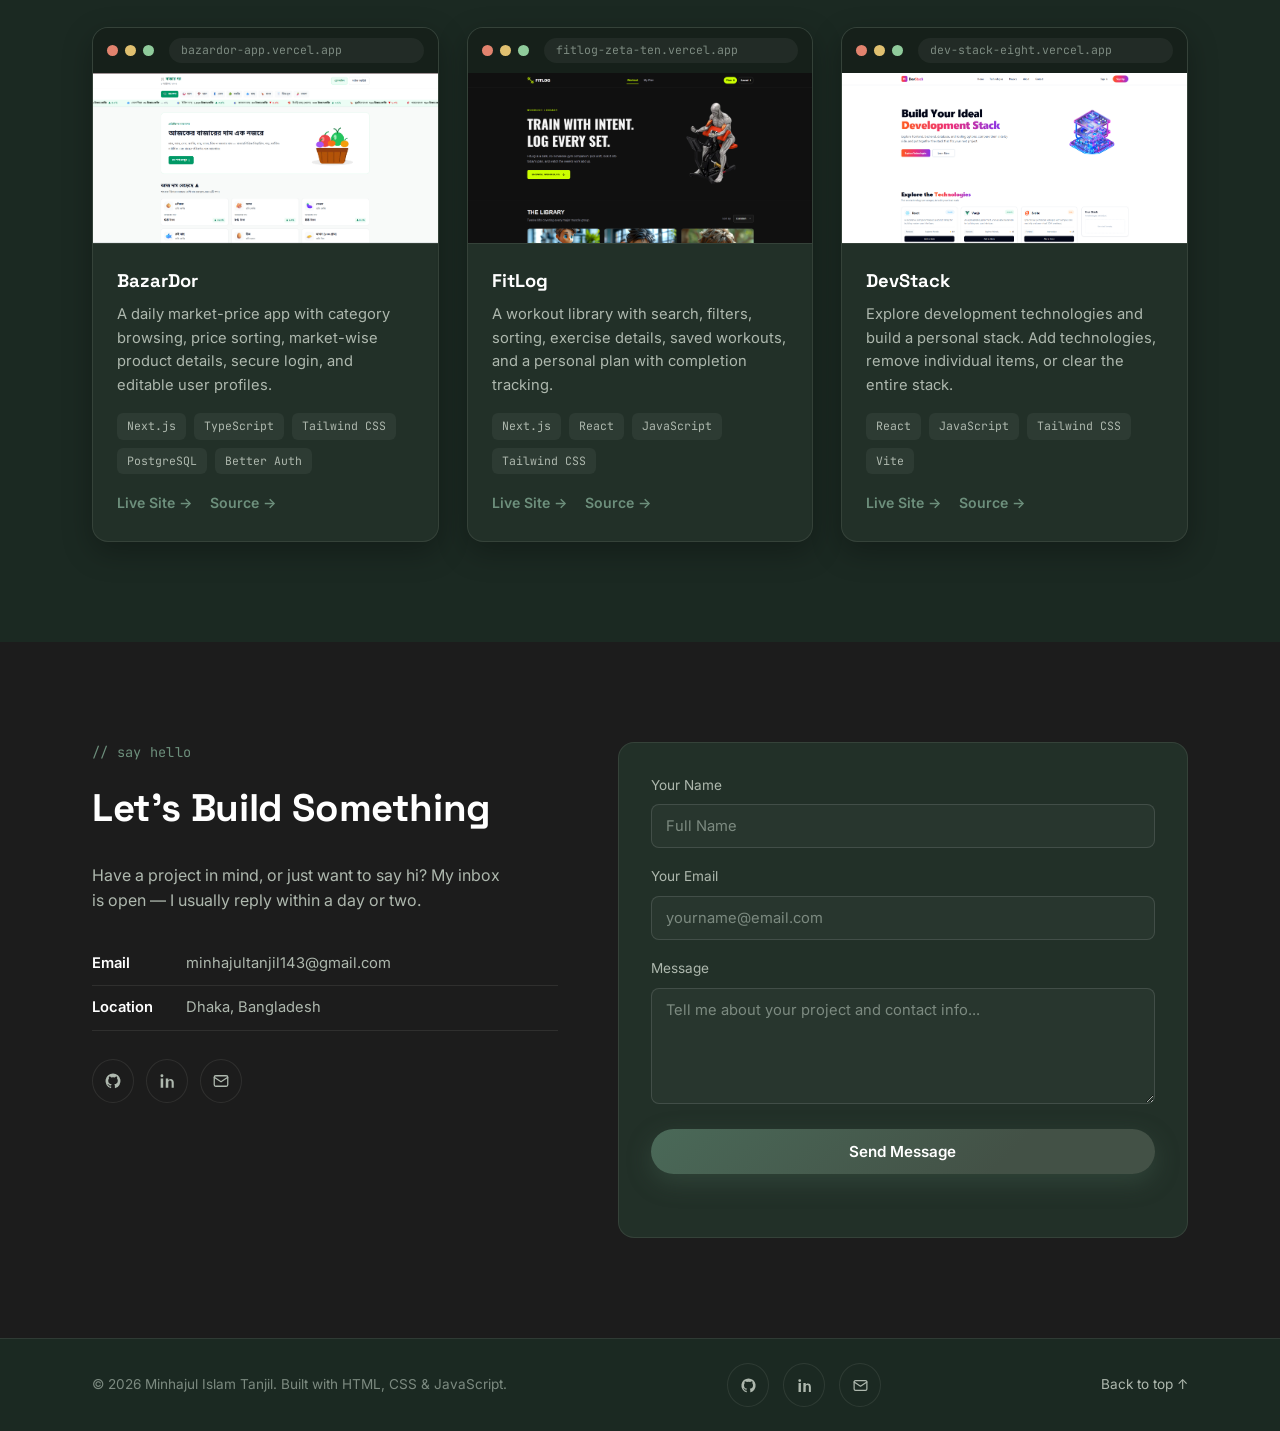
==== commit 69b63966: "Add Google Search Console verification" ====
--- a/index.html
+++ b/index.html
@@ -3,6 +3,9 @@
 <!DOCTYPE html>
 <html lang="en">
 <head>
+
+  <meta name="google-site-verification" content="hM2teZYd03EvE8UeW2uYf2Or7ngg2fahzRidM8pwPXE" />
+
   <meta charset="UTF-8">
   <meta name="viewport" content="width=device-width, initial-scale=1.0">
 
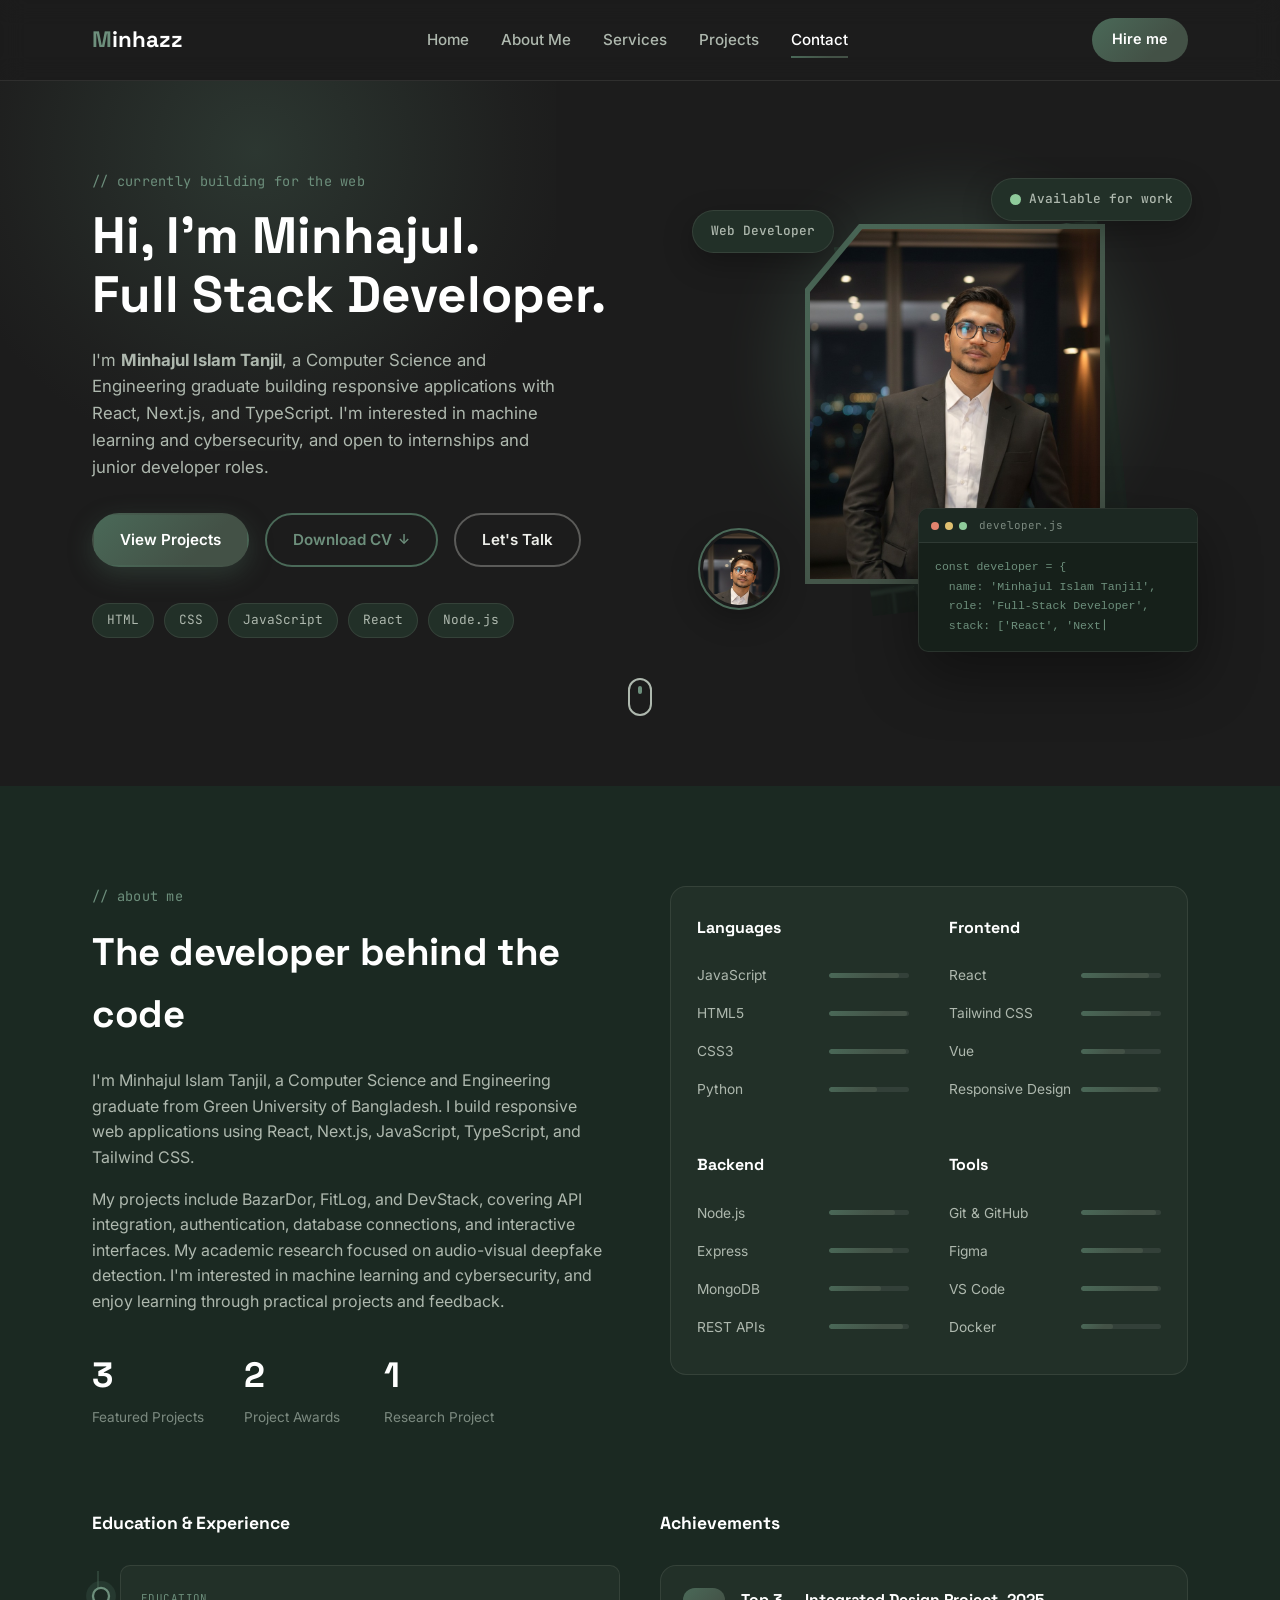
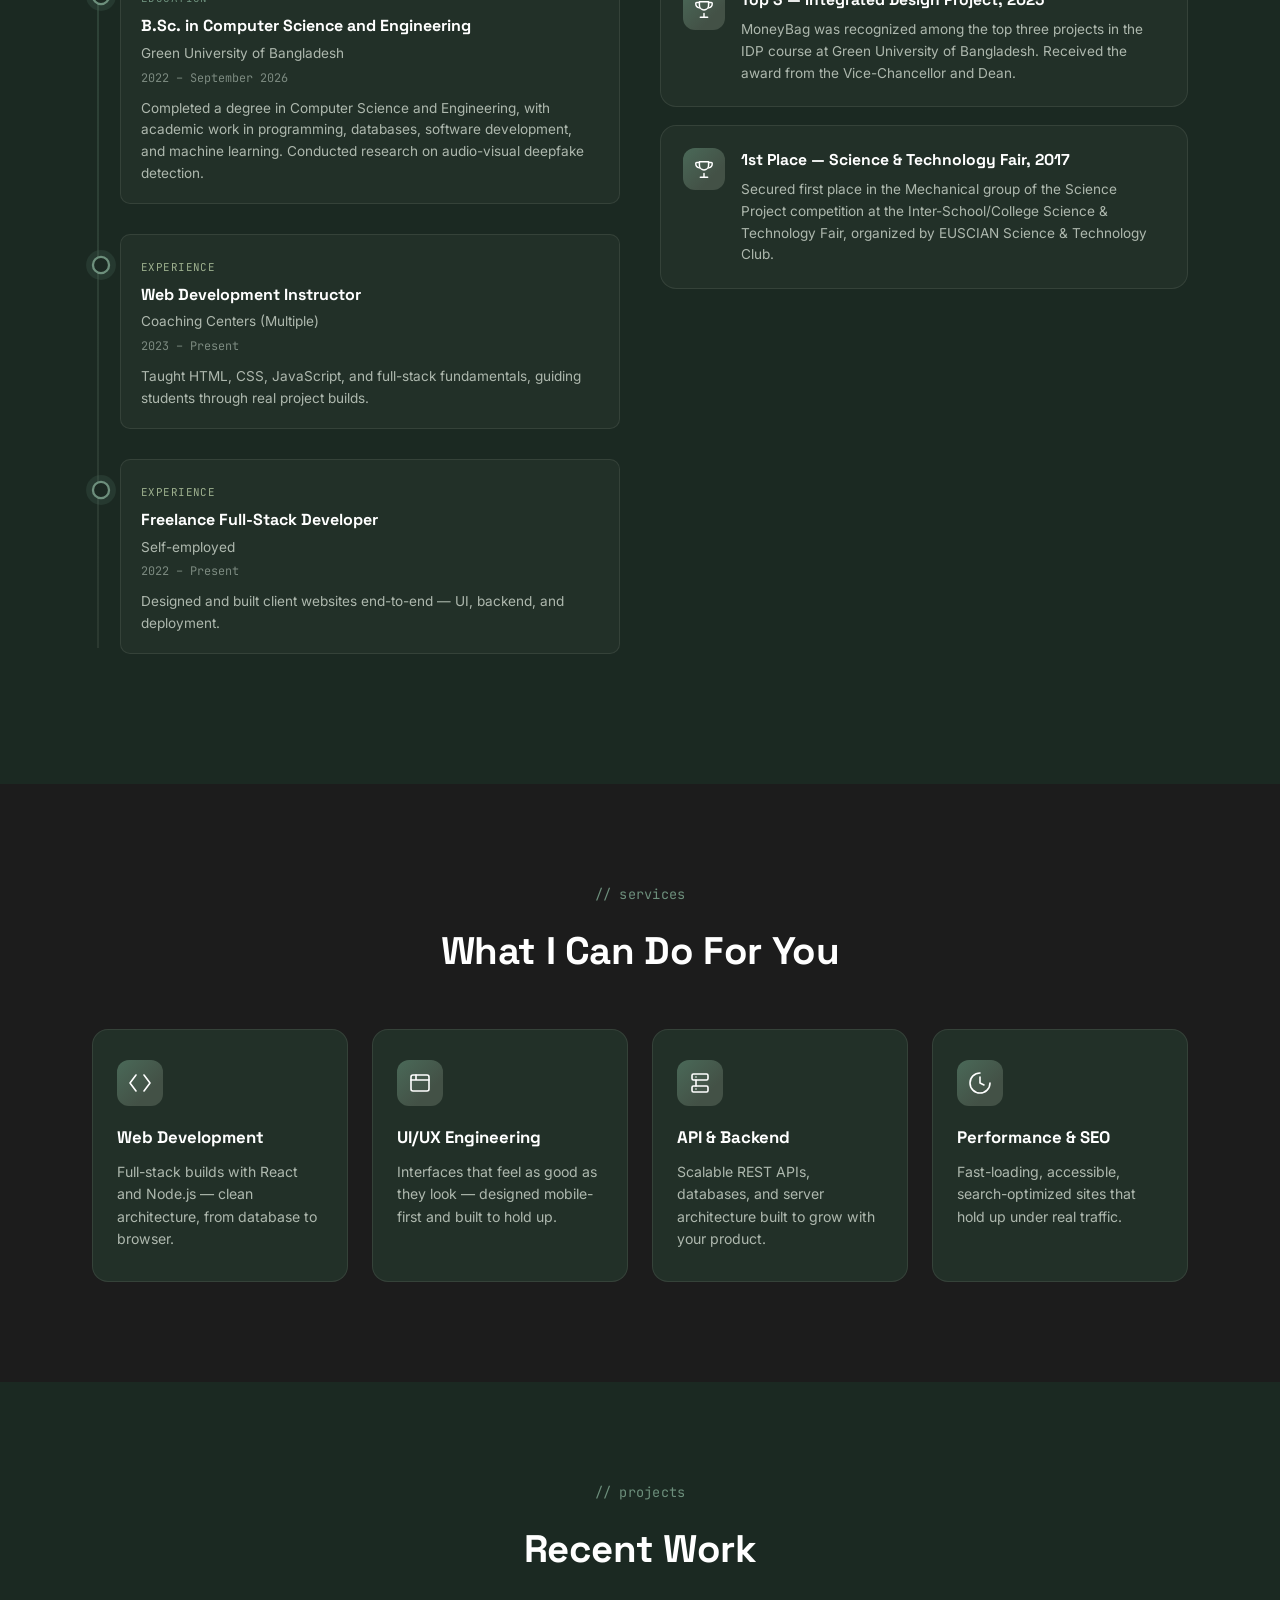
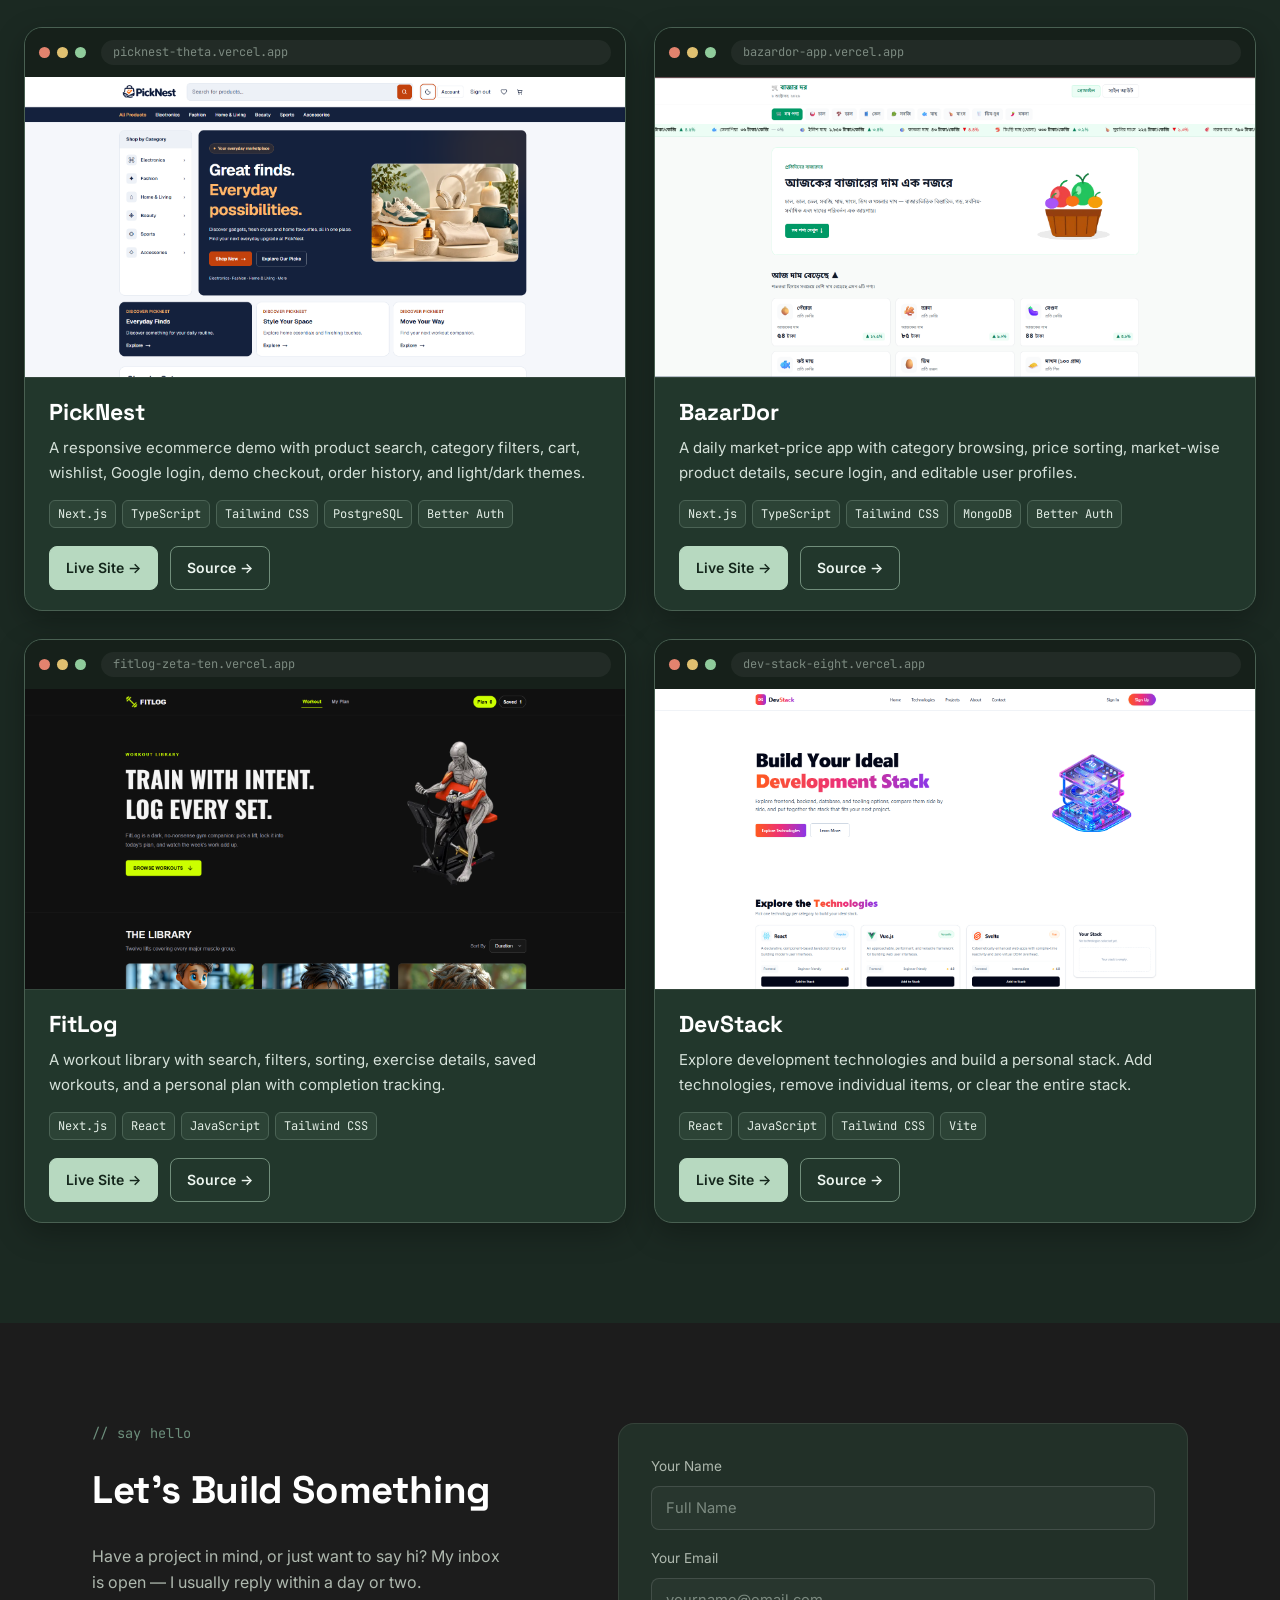
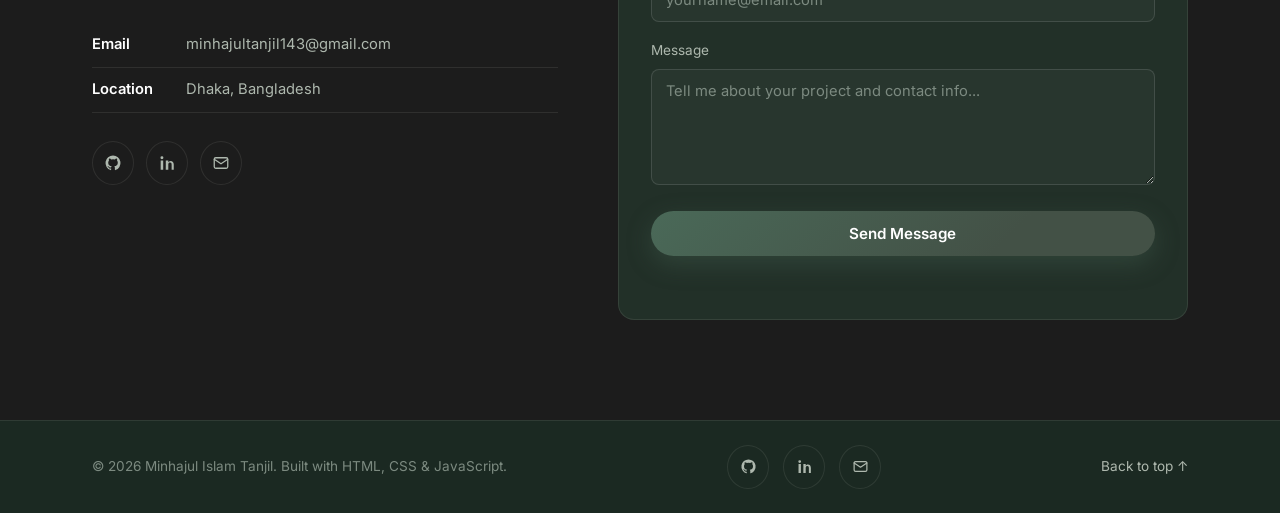
==== commit 2ac4d709: "Widen projects section and fix duplicate HTML opening tags" ====
--- a/index.html
+++ b/index.html
@@ -1,5 +1,3 @@
-<!DOCTYPE html>
-<html lang="en">
 <!DOCTYPE html>
 <html lang="en">
 <head>
--- a/style.css
+++ b/style.css
@@ -1494,4 +1494,254 @@
     grid-template-columns: minmax(0, 1fr);
     gap: 32px;
   }
+}
+
+/* Larger, clearer project cards */
+#projectsGrid {
+  display: grid;
+  grid-template-columns: repeat(2, minmax(0, 1fr));
+  gap: 28px;
+  width: 100%;
+  max-width: 1200px;
+  margin-inline: auto;
+}
+
+#projectsGrid .project-card {
+  display: flex;
+  flex-direction: column;
+  min-width: 0;
+  overflow: hidden;
+  border: 1px solid #496052;
+  border-radius: 18px;
+  background: #22372c;
+}
+
+#projectsGrid .browser-frame {
+  width: 100%;
+  min-width: 0;
+}
+
+#projectsGrid .browser-bar {
+  display: flex;
+  align-items: center;
+  gap: 7px;
+  padding: 12px 14px;
+}
+
+#projectsGrid .browser-url {
+  flex: 1;
+  min-width: 0;
+  overflow: hidden;
+  font-size: 12px;
+  text-overflow: ellipsis;
+  white-space: nowrap;
+}
+
+#projectsGrid .browser-screen {
+  width: 100%;
+  height: auto;
+  aspect-ratio: 16 / 10;
+  overflow: hidden;
+  background: #f5f7f5;
+}
+
+#projectsGrid .project-preview {
+  display: block;
+  width: 100%;
+  height: 100%;
+  object-fit: cover;
+  object-position: top center;
+}
+
+#projectsGrid .project-info {
+  display: flex;
+  flex: 1;
+  flex-direction: column;
+  padding: 24px;
+}
+
+#projectsGrid .project-info h3 {
+  margin: 0 0 12px;
+  font-size: 24px;
+  line-height: 1.3;
+  color: #ffffff;
+}
+
+#projectsGrid .project-info > p {
+  margin: 0;
+  font-size: 16px;
+  line-height: 1.8;
+  color: #d5e1d9;
+}
+
+#projectsGrid .tag-row {
+  display: flex;
+  flex-wrap: wrap;
+  gap: 8px;
+  margin: 20px 0;
+  padding: 0;
+  list-style: none;
+}
+
+#projectsGrid .tag-row li {
+  padding: 6px 10px;
+  border: 1px solid #4b6355;
+  border-radius: 6px;
+  background: #2c4336;
+  color: #e2ede5;
+  font-size: 12px;
+  line-height: 1.5;
+}
+
+#projectsGrid .project-links {
+  display: flex;
+  flex-wrap: wrap;
+  gap: 12px;
+  margin-top: auto;
+  padding-top: 8px;
+}
+
+#projectsGrid .project-links a {
+  display: inline-flex;
+  align-items: center;
+  justify-content: center;
+  min-height: 44px;
+  padding: 10px 16px;
+  border: 1px solid #718e7b;
+  border-radius: 8px;
+  color: #ecf5ef;
+  font-size: 14px;
+  font-weight: 600;
+  text-decoration: none;
+  transition: background-color 0.2s, color 0.2s;
+}
+
+#projectsGrid .project-links a:first-child {
+  border-color: #b7d9c0;
+  background: #b7d9c0;
+  color: #14261b;
+}
+
+#projectsGrid .project-links a:hover {
+  background: #d4ebda;
+  color: #14261b;
+}
+
+#projectsGrid .project-links a:focus-visible {
+  outline: 2px solid #d4ebda;
+  outline-offset: 4px;
+}
+
+@media (max-width: 640px) {
+  #projectsGrid {
+    grid-template-columns: minmax(0, 1fr);
+    gap: 24px;
+  }
+
+  #projectsGrid .project-info {
+    padding: 20px;
+  }
+
+  #projectsGrid .project-info h3 {
+    font-size: 22px;
+  }
+
+  #projectsGrid .project-info > p {
+    font-size: 15px;
+  }
+}
+
+/* Wider, shorter project cards */
+#projects {
+  scroll-margin-top: 85px;
+}
+
+#projects .container {
+  width: calc(100% - 48px);
+  max-width: 1360px;
+  margin-inline: auto;
+}
+
+#projectsGrid {
+  max-width: 1360px;
+  gap: 24px;
+}
+
+#projectsGrid .browser-screen {
+  aspect-ratio: 16 / 8;
+}
+
+#projectsGrid .project-info {
+  padding: 20px 24px;
+}
+
+#projectsGrid .project-info h3 {
+  margin-bottom: 8px;
+  font-size: 23px;
+}
+
+#projectsGrid .project-info > p {
+  font-size: 15px;
+  line-height: 1.65;
+}
+
+#projectsGrid .tag-row {
+  gap: 6px;
+  margin: 14px 0;
+}
+
+#projectsGrid .tag-row li {
+  padding: 4px 8px;
+}
+
+#projectsGrid .project-links {
+  padding-top: 4px;
+}
+
+@media (max-width: 640px) {
+  #projects .container {
+    width: calc(100% - 32px);
+  }
+
+  #projectsGrid .browser-screen {
+    aspect-ratio: 16 / 10;
+  }
+
+  #projectsGrid .project-info {
+    padding: 18px;
+  }
+}
+
+/* Widen only the Projects section */
+#projects > .section-inner {
+  width: calc(100% - 48px);
+  max-width: 1360px;
+  margin-inline: auto;
+  padding-inline: 0;
+}
+
+#projectsGrid {
+  width: 100%;
+  max-width: none;
+  grid-template-columns: repeat(2, minmax(0, 1fr));
+  gap: 28px;
+}
+
+#projectsGrid .browser-screen {
+  aspect-ratio: 16 / 8;
+}
+
+@media (max-width: 640px) {
+  #projects > .section-inner {
+    width: calc(100% - 32px);
+  }
+
+  #projectsGrid {
+    grid-template-columns: minmax(0, 1fr);
+    gap: 22px;
+  }
+
+  #projectsGrid .browser-screen {
+    aspect-ratio: 16 / 10;
+  }
 }
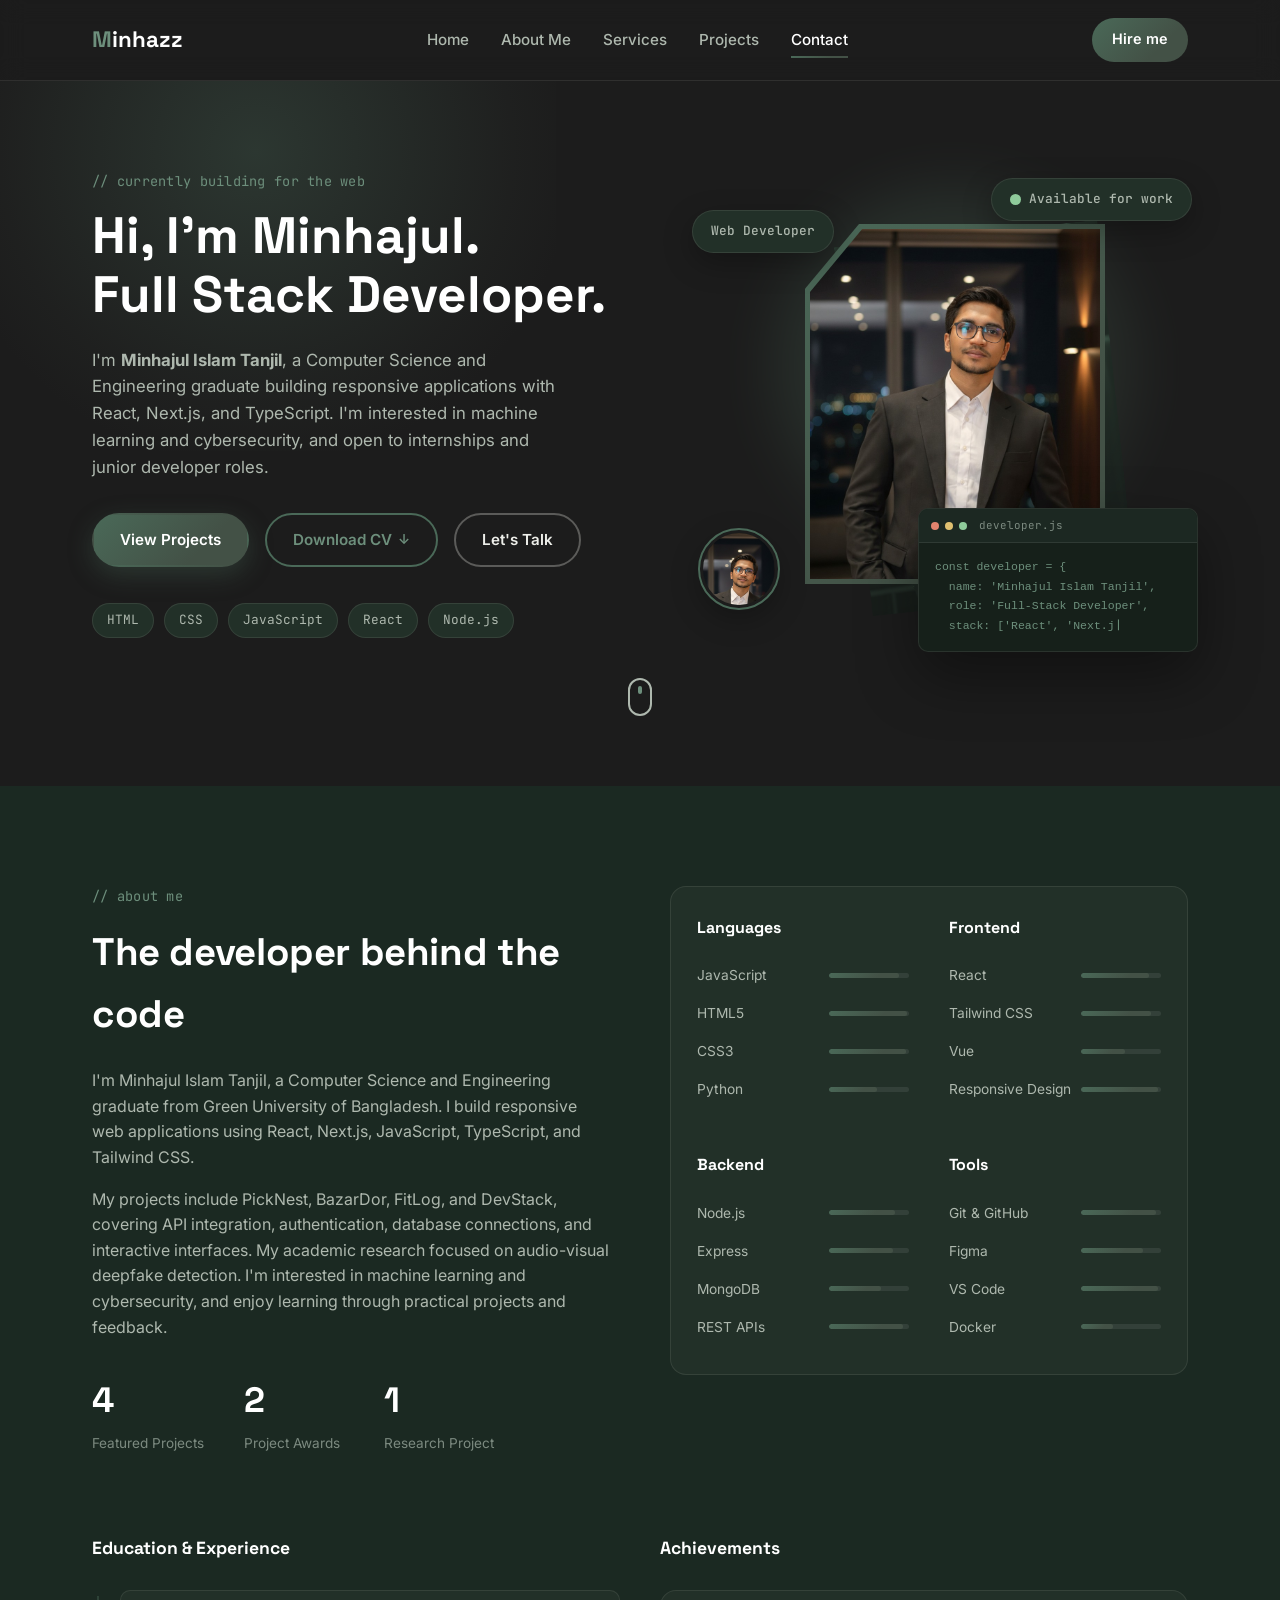
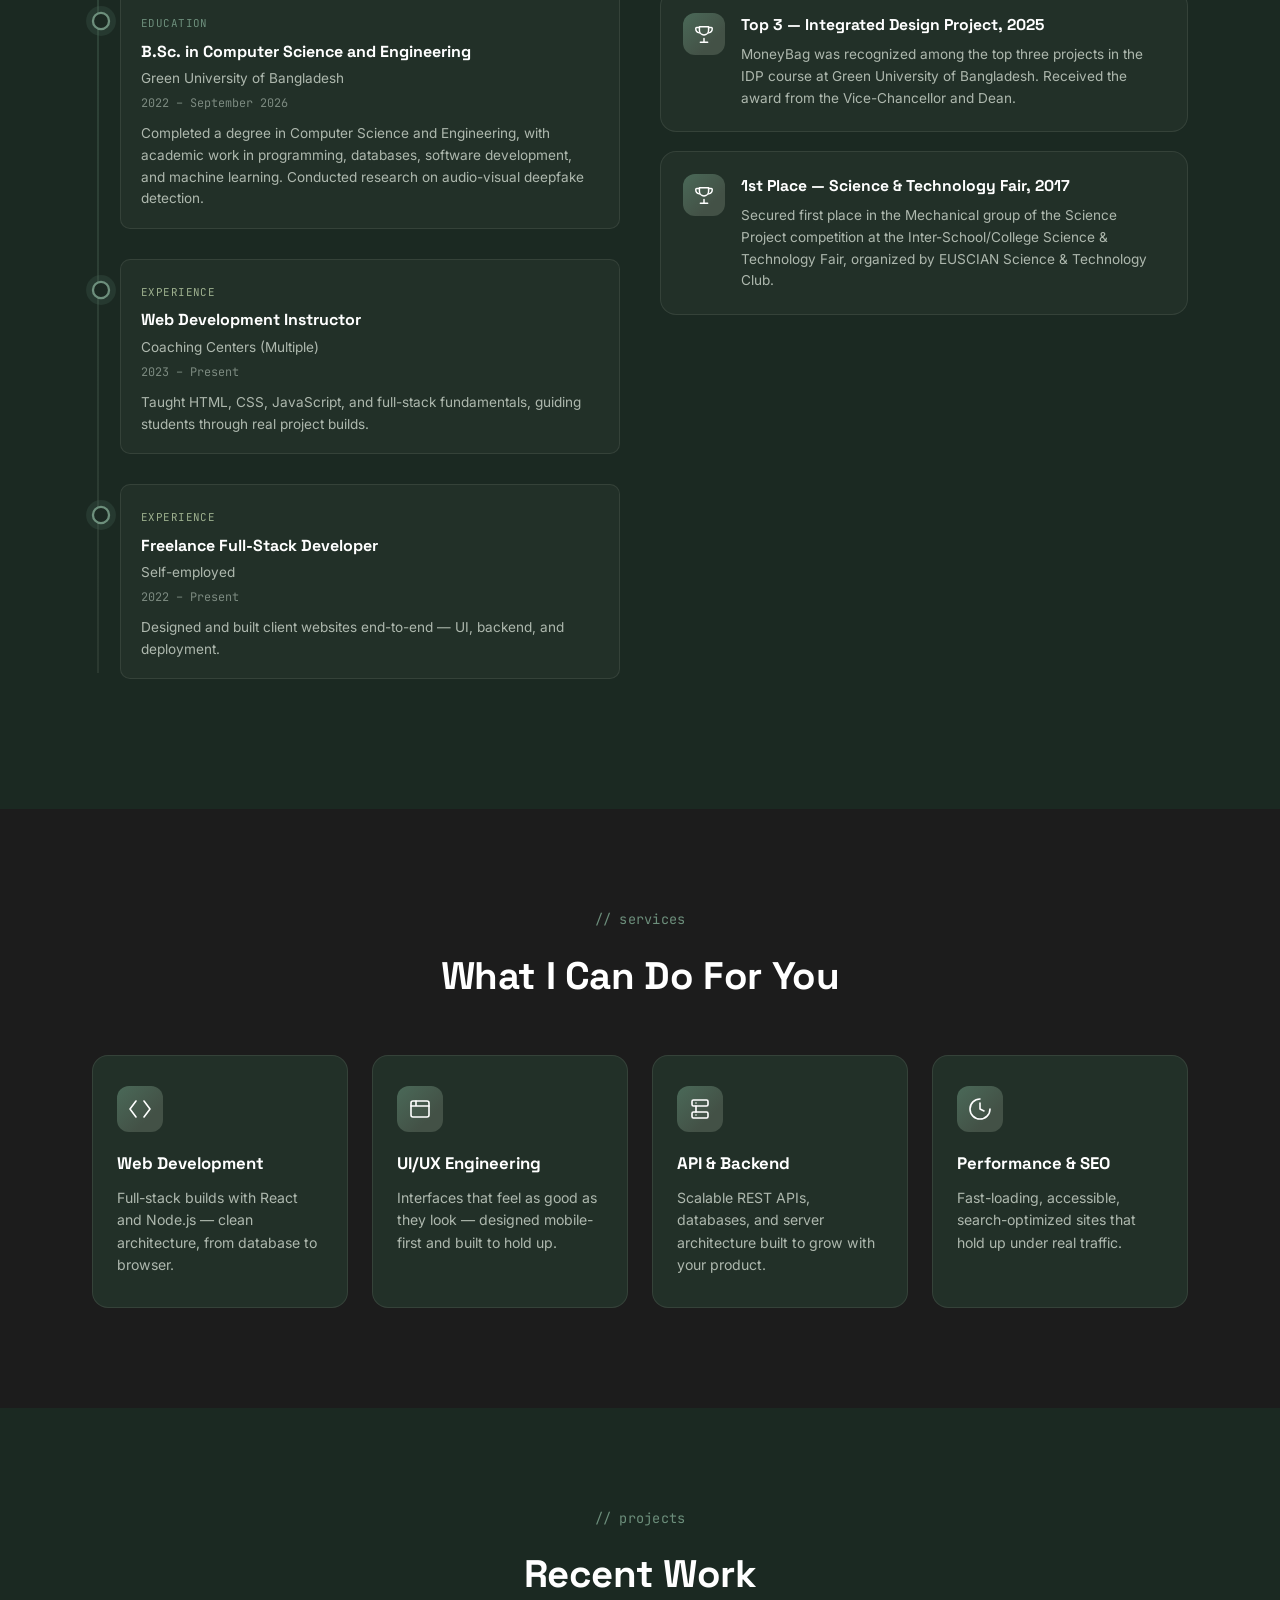
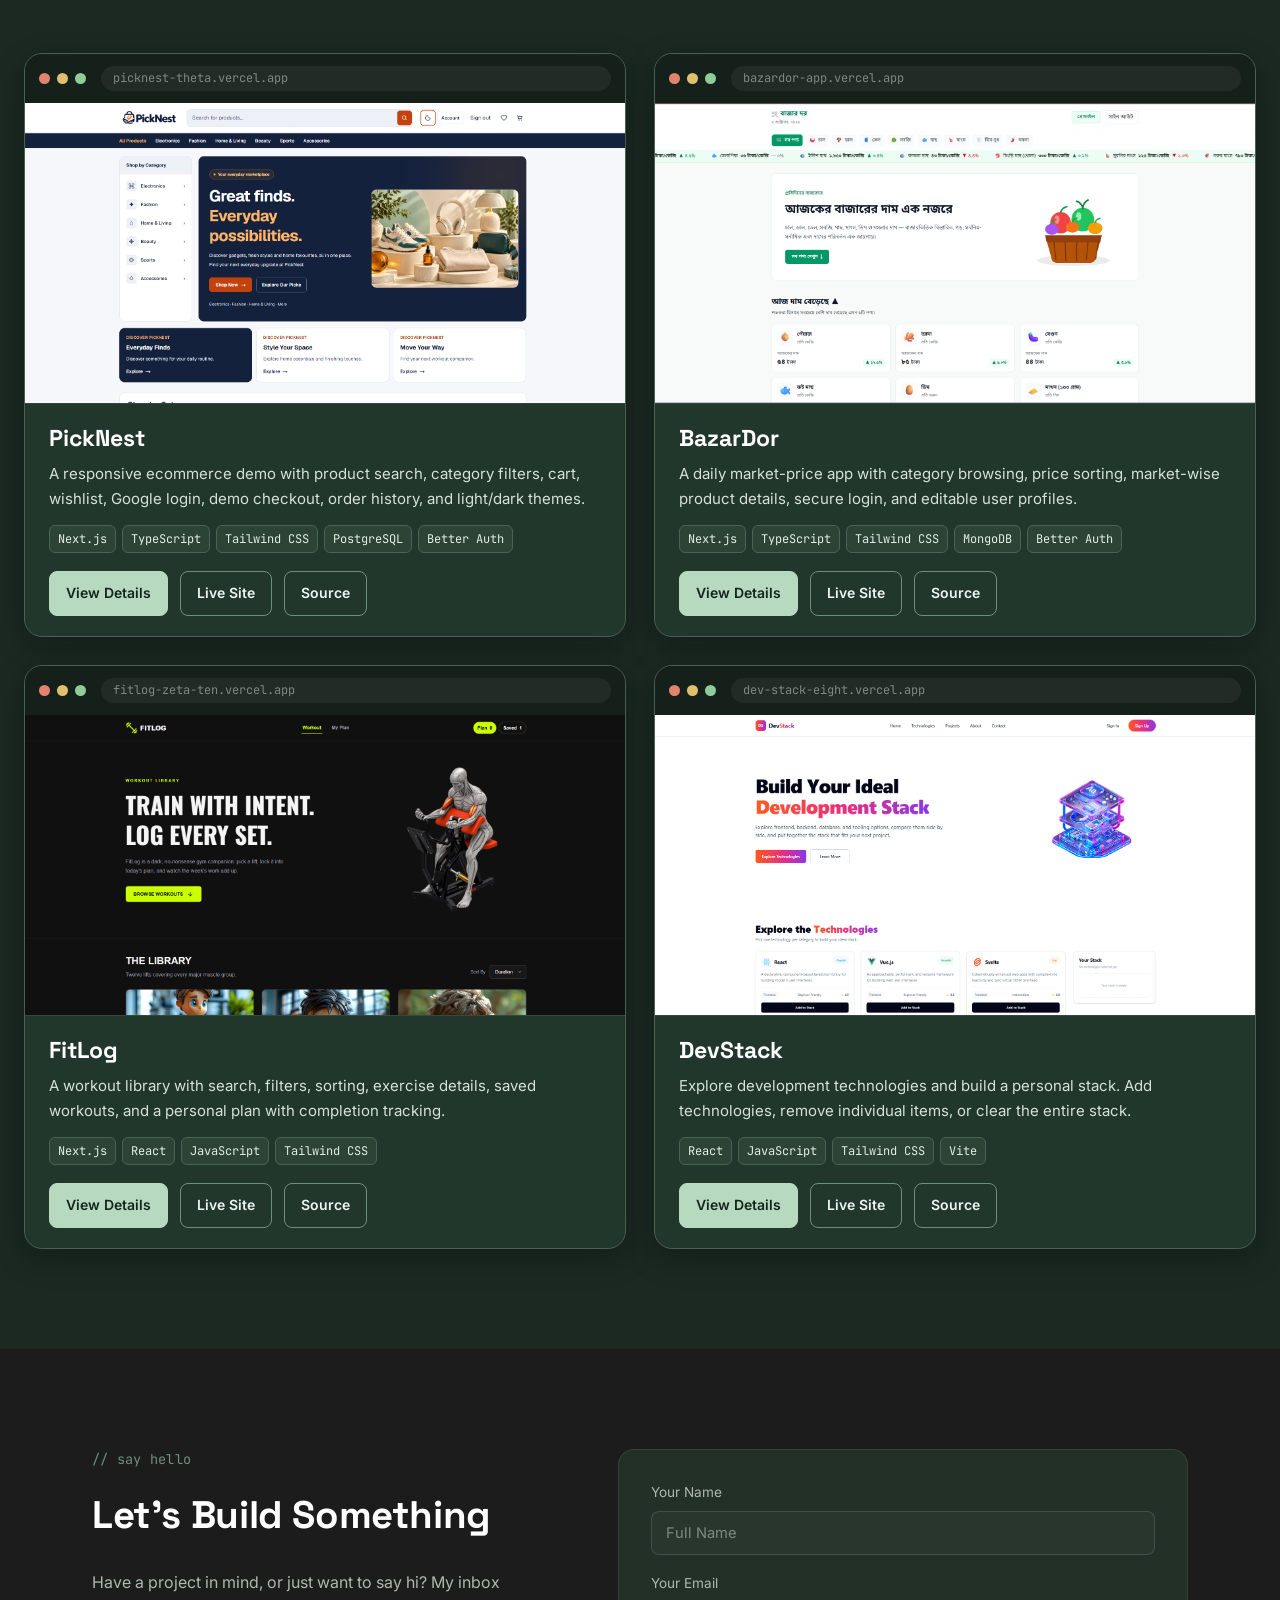
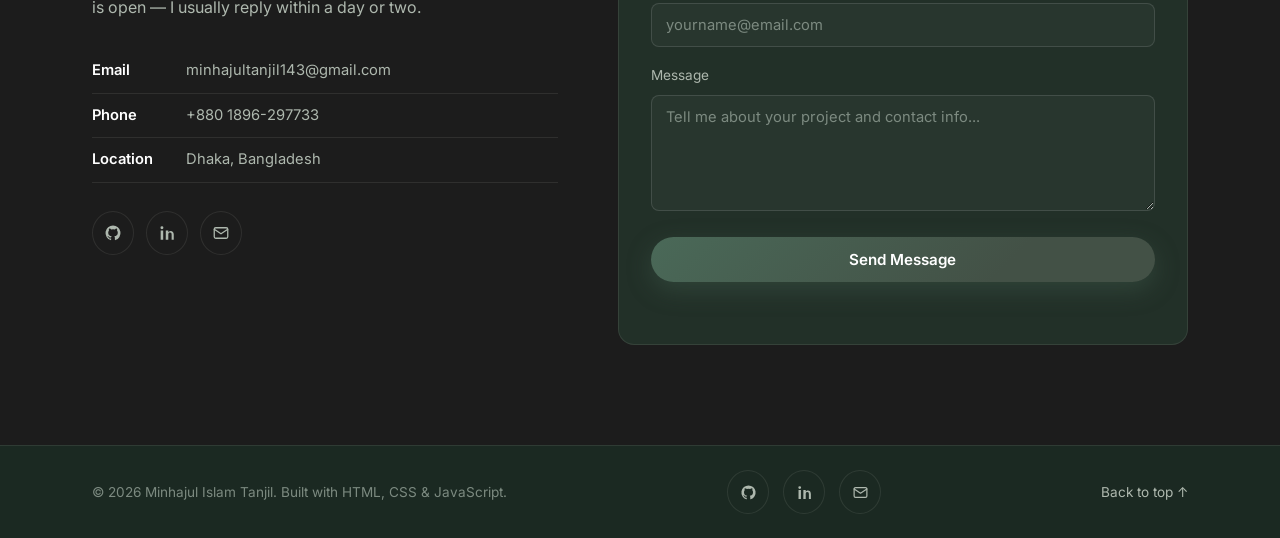
==== commit c756a1e5: "Add project details page, phone number and updates" ====
--- a/index.html
+++ b/index.html
@@ -14,47 +14,20 @@
     content="Minhajul Islam Tanjil is a Computer Science and Engineering graduate from Green University of Bangladesh. Explore his web development projects, skills, research, and contact information."
   >
 
-  <link
-    rel="canonical"
-    href="https://minhaz-portfolio-sooty.vercel.app/"
-  >
+  <link rel="canonical" href="https://minhaz-portfolio-sooty.vercel.app/">
 
   <meta property="og:type" content="website">
   <meta property="og:site_name" content="Minhajul Islam Tanjil">
-  <meta
-    property="og:title"
-    content="Minhajul Islam Tanjil | Full Stack Developer"
-  >
-  <meta
-    property="og:description"
-    content="Explore my web development projects, skills, research, and achievements."
-  >
-  <meta
-    property="og:url"
-    content="https://minhaz-portfolio-sooty.vercel.app/"
-  >
-  <meta
-    property="og:image"
-    content="https://minhaz-portfolio-sooty.vercel.app/profile.png"
-  >
-  <meta
-    property="og:image:alt"
-    content="Minhajul Islam Tanjil"
-  >
+  <meta property="og:title" content="Minhajul Islam Tanjil | Full Stack Developer">
+  <meta property="og:description" content="Explore my web development projects, skills, research, and achievements.">
+  <meta property="og:url" content="https://minhaz-portfolio-sooty.vercel.app/">
+  <meta property="og:image" content="https://minhaz-portfolio-sooty.vercel.app/profile.png">
+  <meta property="og:image:alt" content="Minhajul Islam Tanjil">
 
   <meta name="twitter:card" content="summary">
-  <meta
-    name="twitter:title"
-    content="Minhajul Islam Tanjil | Full Stack Developer"
-  >
-  <meta
-    name="twitter:description"
-    content="Explore my web development projects, skills, research, and achievements."
-  >
-  <meta
-    name="twitter:image"
-    content="https://minhaz-portfolio-sooty.vercel.app/profile.png"
-  >
+  <meta name="twitter:title" content="Minhajul Islam Tanjil | Full Stack Developer">
+  <meta name="twitter:description" content="Explore my web development projects, skills, research, and achievements.">
+  <meta name="twitter:image" content="https://minhaz-portfolio-sooty.vercel.app/profile.png">
 
   <script type="application/ld+json">
     {
@@ -92,11 +65,7 @@
   </script>
 
   <link rel="preconnect" href="https://fonts.googleapis.com">
-  <link
-    rel="preconnect"
-    href="https://fonts.gstatic.com"
-    crossorigin
-  >
+  <link rel="preconnect" href="https://fonts.gstatic.com" crossorigin>
   <link
     href="https://fonts.googleapis.com/css2?family=Space+Grotesk:wght@400;500;600;700&family=Inter:wght@400;500;600;700&family=JetBrains+Mono:wght@400;500;600&display=swap"
     rel="stylesheet"
@@ -105,7 +74,6 @@
 </head>
 <body>
 
-<!-- SCROLL PROGRESS -->
 <div class="scroll-progress" id="scrollProgress"></div>
 
 <!-- NAVBAR -->
@@ -141,15 +109,15 @@
       <div class="hero-text reveal">
         <p class="eyebrow">// currently building for the web</p>
         <h1>
-  Hi, I'm Minhajul.<br>
-  Full Stack Developer.
-</h1>
+          Hi, I'm Minhajul.<br>
+          Full Stack Developer.
+        </h1>
         <p class="hero-sub">
-  I'm <strong>Minhajul Islam Tanjil</strong>, a Computer Science and
-  Engineering graduate building responsive applications with React,
-  Next.js, and TypeScript. I'm interested in machine learning and
-  cybersecurity, and open to internships and junior developer roles.
-</p>
+          I'm <strong>Minhajul Islam Tanjil</strong>, a Computer Science and
+          Engineering graduate building responsive applications with React,
+          Next.js, and TypeScript. I'm interested in machine learning and
+          cybersecurity, and open to internships and junior developer roles.
+        </p>
         <div class="hero-cta">
           <a href="#projects" class="btn btn-primary magnetic">View Projects</a>
           <a href="assets/Minhajul-Islam-Tanjil-WebDev-CV.pdf" download="Minhajul-Islam-Tanjil-WebDev-CV.pdf" class="btn btn-secondary magnetic" id="downloadCv">Download CV <span class="download-icon">↓</span></a>
@@ -162,20 +130,12 @@
 
       <div class="hero-visual reveal">
         <div class="blob"></div>
-
-        <!-- Duotone echo layer: a stylized ghost of the same photo, offset behind the main cutout -->
         <img src="profile-duotone.png" alt="" class="photo-ghost" aria-hidden="true">
 
-        <!-- Main photo, angular clipped cutout with a gradient border and mouse-tilt -->
         <div class="photo-clip-outer" id="photoTilt">
-          <img
-  src="profile.png"
-  alt="Minhajul Islam Tanjil"
-  class="photo-img"
->
-        </div>
-
-        <!-- Small circular bust chip, layered accent -->
+          <img src="profile.png" alt="Minhajul Islam Tanjil" class="photo-img">
+        </div>
+
         <img src="profile-bust.png" alt="" class="photo-chip" aria-hidden="true">
 
         <div class="floating-badge badge-top">
@@ -185,7 +145,6 @@
           Web Developer
         </div>
 
-        <!-- Signature element: animated code terminal -->
         <div class="terminal" aria-hidden="true">
           <div class="terminal-bar">
             <span class="dot dot-red"></span><span class="dot dot-yellow"></span><span class="dot dot-green"></span>
@@ -202,103 +161,103 @@
   </section>
 
   <!-- ABOUT -->
-<section class="about" id="about">
-  <div class="section-inner">
-    <div class="about-grid">
-      <div class="about-copy reveal">
-        <p class="eyebrow">// about me</p>
-        <h2 class="section-title">The developer behind the code</h2>
-
-        <p class="about-text">
-          I'm Minhajul Islam Tanjil, a Computer Science and Engineering
-          graduate from Green University of Bangladesh. I build responsive
-          web applications using React, Next.js, JavaScript, TypeScript,
-          and Tailwind CSS.
-        </p>
-
-        <p class="about-text">
-          My projects include BazarDor, FitLog, and DevStack, covering
-          API integration, authentication, database connections, and
-          interactive interfaces. My academic research focused on
-          audio-visual deepfake detection. I'm interested in machine
-          learning and cybersecurity, and enjoy learning through
-          practical projects and feedback.
-        </p>
-
-        <div class="stats-row">
-          <div class="stat">
-            <span class="stat-number" data-count="3">3</span>
-            <p class="stat-label">Featured Projects</p>
-          </div>
-          <div class="stat">
-            <span class="stat-number" data-count="2">2</span>
-            <p class="stat-label">Project Awards</p>
-          </div>
-          <div class="stat">
-            <span class="stat-number" data-count="1">1</span>
-            <p class="stat-label">Research Project</p>
-          </div>
-        </div>
-      </div>
-
-      <div class="skills-panel reveal">
-        <div class="skills-grid">
-          <div class="skill-group">
-            <h3>Languages</h3>
-            <ul class="skill-list">
-              <li><span>JavaScript</span><span class="bar"><i style="--v:88%"></i></span></li>
-              <li><span>HTML5</span><span class="bar"><i style="--v:98%"></i></span></li>
-              <li><span>CSS3</span><span class="bar"><i style="--v:96%"></i></span></li>
-              <li><span>Python</span><span class="bar"><i style="--v:60%"></i></span></li>
-            </ul>
-          </div>
-
-          <div class="skill-group">
-            <h3>Frontend</h3>
-            <ul class="skill-list">
-              <li><span>React</span><span class="bar"><i style="--v:85%"></i></span></li>
-              <li><span>Tailwind CSS</span><span class="bar"><i style="--v:88%"></i></span></li>
-              <li><span>Vue</span><span class="bar"><i style="--v:55%"></i></span></li>
-              <li><span>Responsive Design</span><span class="bar"><i style="--v:96%"></i></span></li>
-            </ul>
-          </div>
-
-          <div class="skill-group">
-            <h3>Backend</h3>
-            <ul class="skill-list">
-              <li><span>Node.js</span><span class="bar"><i style="--v:82%"></i></span></li>
-              <li><span>Express</span><span class="bar"><i style="--v:80%"></i></span></li>
-              <li><span>MongoDB</span><span class="bar"><i style="--v:65%"></i></span></li>
-              <li><span>REST APIs</span><span class="bar"><i style="--v:92%"></i></span></li>
-            </ul>
-          </div>
-
-          <div class="skill-group">
-            <h3>Tools</h3>
-            <ul class="skill-list">
-              <li><span>Git &amp; GitHub</span><span class="bar"><i style="--v:94%"></i></span></li>
-              <li><span>Figma</span><span class="bar"><i style="--v:78%"></i></span></li>
-              <li><span>VS Code</span><span class="bar"><i style="--v:96%"></i></span></li>
-              <li><span>Docker</span><span class="bar"><i style="--v:40%"></i></span></li>
-            </ul>
-          </div>
-        </div>
-      </div>
-    </div>
-
-    <div class="journey-grid reveal">
-      <div class="timeline-col">
-        <h3 class="journey-heading">Education &amp; Experience</h3>
-        <div class="timeline" id="timelineTrack"></div>
-      </div>
-
-      <div class="achievements-col">
-        <h3 class="journey-heading">Achievements</h3>
-        <div class="achievements-grid" id="achievementsGrid"></div>
-      </div>
-    </div>
-  </div>
-</section>
+  <section class="about" id="about">
+    <div class="section-inner">
+      <div class="about-grid">
+        <div class="about-copy reveal">
+          <p class="eyebrow">// about me</p>
+          <h2 class="section-title">The developer behind the code</h2>
+
+          <p class="about-text">
+            I'm Minhajul Islam Tanjil, a Computer Science and Engineering
+            graduate from Green University of Bangladesh. I build responsive
+            web applications using React, Next.js, JavaScript, TypeScript,
+            and Tailwind CSS.
+          </p>
+
+          <p class="about-text">
+            My projects include PickNest, BazarDor, FitLog, and DevStack, covering
+            API integration, authentication, database connections, and
+            interactive interfaces. My academic research focused on
+            audio-visual deepfake detection. I'm interested in machine
+            learning and cybersecurity, and enjoy learning through
+            practical projects and feedback.
+          </p>
+
+          <div class="stats-row">
+            <div class="stat">
+              <span class="stat-number" data-count="4">4</span>
+              <p class="stat-label">Featured Projects</p>
+            </div>
+            <div class="stat">
+              <span class="stat-number" data-count="2">2</span>
+              <p class="stat-label">Project Awards</p>
+            </div>
+            <div class="stat">
+              <span class="stat-number" data-count="1">1</span>
+              <p class="stat-label">Research Project</p>
+            </div>
+          </div>
+        </div>
+
+        <div class="skills-panel reveal">
+          <div class="skills-grid">
+            <div class="skill-group">
+              <h3>Languages</h3>
+              <ul class="skill-list">
+                <li><span>JavaScript</span><span class="bar"><i style="--v:88%"></i></span></li>
+                <li><span>HTML5</span><span class="bar"><i style="--v:98%"></i></span></li>
+                <li><span>CSS3</span><span class="bar"><i style="--v:96%"></i></span></li>
+                <li><span>Python</span><span class="bar"><i style="--v:60%"></i></span></li>
+              </ul>
+            </div>
+
+            <div class="skill-group">
+              <h3>Frontend</h3>
+              <ul class="skill-list">
+                <li><span>React</span><span class="bar"><i style="--v:85%"></i></span></li>
+                <li><span>Tailwind CSS</span><span class="bar"><i style="--v:88%"></i></span></li>
+                <li><span>Vue</span><span class="bar"><i style="--v:55%"></i></span></li>
+                <li><span>Responsive Design</span><span class="bar"><i style="--v:96%"></i></span></li>
+              </ul>
+            </div>
+
+            <div class="skill-group">
+              <h3>Backend</h3>
+              <ul class="skill-list">
+                <li><span>Node.js</span><span class="bar"><i style="--v:82%"></i></span></li>
+                <li><span>Express</span><span class="bar"><i style="--v:80%"></i></span></li>
+                <li><span>MongoDB</span><span class="bar"><i style="--v:65%"></i></span></li>
+                <li><span>REST APIs</span><span class="bar"><i style="--v:92%"></i></span></li>
+              </ul>
+            </div>
+
+            <div class="skill-group">
+              <h3>Tools</h3>
+              <ul class="skill-list">
+                <li><span>Git &amp; GitHub</span><span class="bar"><i style="--v:94%"></i></span></li>
+                <li><span>Figma</span><span class="bar"><i style="--v:78%"></i></span></li>
+                <li><span>VS Code</span><span class="bar"><i style="--v:96%"></i></span></li>
+                <li><span>Docker</span><span class="bar"><i style="--v:40%"></i></span></li>
+              </ul>
+            </div>
+          </div>
+        </div>
+      </div>
+
+      <div class="journey-grid reveal">
+        <div class="timeline-col">
+          <h3 class="journey-heading">Education &amp; Experience</h3>
+          <div class="timeline" id="timelineTrack"></div>
+        </div>
+
+        <div class="achievements-col">
+          <h3 class="journey-heading">Achievements</h3>
+          <div class="achievements-grid" id="achievementsGrid"></div>
+        </div>
+      </div>
+    </div>
+  </section>
 
   <!-- SERVICES -->
   <section class="services" id="services">
@@ -349,25 +308,7 @@
     <div class="section-inner">
       <p class="eyebrow center">// projects</p>
       <h2 class="section-title center">Recent Work</h2>
-      <div class="projects-grid" id="projectsGrid"><!-- rendered from PROJECTS in script.js --></div>
-    </div>
-  </section>
-
-  <!-- BLOG -->
-  <section id="blog" class="section" style="display: none;">
-    <div class="section-inner">
-      <p class="eyebrow center">// blog</p>
-      <h2 class="section-title center">Notes &amp; Writing</h2>
-      <div class="blog-grid" id="blogGrid"><!-- rendered from BLOG_POSTS in script.js --></div>
-    </div>
-  </section>
-
-  <!-- TESTIMONIALS -->
-  <section id="testimonials" class="section" style="display: none;">
-    <div class="section-inner">
-      <p class="eyebrow center">// testimonials</p>
-      <h2 class="section-title center">What Clients Say</h2>
-      <div class="testimonials-grid" id="testimonialsGrid"><!-- rendered from TESTIMONIALS in script.js --></div>
+      <div class="projects-grid" id="projectsGrid"></div>
     </div>
   </section>
 
@@ -383,10 +324,11 @@
         </p>
         <ul class="contact-details">
           <li><strong>Email</strong> <a href="mailto:minhajultanjil143@gmail.com" data-social="email">minhajultanjil143@gmail.com</a></li>
+          <li><strong>Phone</strong> <a href="tel:+8801896297733">+880 1896-297733</a></li>
           <li><strong>Location</strong> Dhaka, Bangladesh</li>
         </ul>
 
-        <div class="social-row" id="socialRow"><!-- rendered from SOCIAL_LINKS in script.js --></div>
+        <div class="social-row" id="socialRow"></div>
       </div>
 
       <form class="contact-form reveal" id="contactForm" action="https://formspree.io/f/mnjkrgyo" method="POST">
@@ -413,11 +355,12 @@
 <footer class="footer">
   <div class="section-inner footer-inner">
     <p>© <span id="year"></span> Minhajul Islam Tanjil. Built with HTML, CSS &amp; JavaScript.</p>
-    <div class="footer-social" id="footerSocial"><!-- rendered from SOCIAL_LINKS in script.js --></div>
+    <div class="footer-social" id="footerSocial"></div>
     <a href="#top" class="back-top">Back to top ↑</a>
   </div>
 </footer>
 
+<script src="projects-data.js"></script>
 <script src="script.js"></script>
 </body>
-</html>
+</html>
--- a/style.css
+++ b/style.css
@@ -1744,4 +1744,35 @@
   #projectsGrid .browser-screen {
     aspect-ratio: 16 / 10;
   }
+}
+html {
+  scroll-behavior: smooth;
+  scroll-padding-top: 90px;
+}
+
+.reveal {
+  opacity: 0;
+  transform: translateY(24px);
+  transition:
+    opacity 700ms ease,
+    transform 700ms cubic-bezier(0.22, 1, 0.36, 1);
+  transition-delay: var(--reveal-delay, 0ms);
+}
+
+.reveal.is-visible {
+  opacity: 1;
+  transform: translateY(0);
+}
+
+@media (prefers-reduced-motion: reduce) {
+  html {
+    scroll-behavior: auto;
+  }
+
+  .reveal,
+  .reveal.is-visible {
+    opacity: 1;
+    transform: none;
+    transition: none;
+  }
 }
